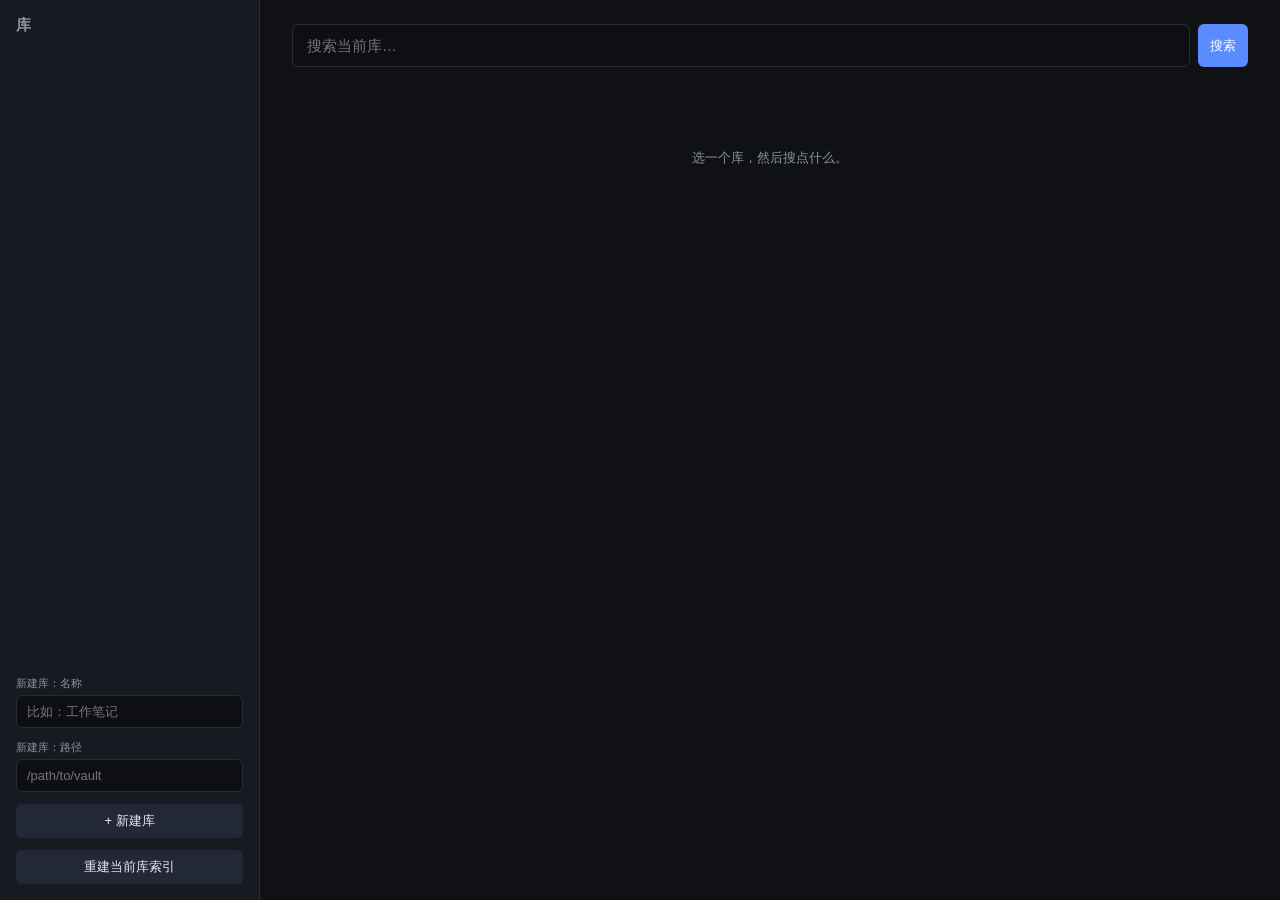
==== plugins/official-gui-shell/official_gui_shell/assets/index.html @ 99363913 "feat: GUI壳插件 + 修复两个真实的跨库/错误处理bug official-gui-shell：pywebview桌面壳后端(js_api桥Api类)，纯委托给 Pipeline/librar" ====
<!doctype html>
<html lang="zh">
<head>
<meta charset="utf-8" />
<title>RAG REDO</title>
<style>
  :root {
    --bg: #0f1115;
    --panel: #171a21;
    --border: #262b36;
    --text: #e6e8ee;
    --muted: #8b92a3;
    --accent: #5b8cff;
    --accent-dim: #2c3b66;
    --danger: #e5636b;
  }
  * { box-sizing: border-box; }
  body {
    margin: 0;
    font-family: -apple-system, "Segoe UI", "PingFang SC", "Microsoft YaHei", sans-serif;
    background: var(--bg);
    color: var(--text);
    display: flex;
    height: 100vh;
    overflow: hidden;
  }
  #sidebar {
    width: 260px;
    background: var(--panel);
    border-right: 1px solid var(--border);
    display: flex;
    flex-direction: column;
    padding: 16px;
    gap: 12px;
  }
  #sidebar h1 { font-size: 15px; margin: 0 0 4px; color: var(--muted); font-weight: 600; letter-spacing: .04em; }
  #library-list { list-style: none; margin: 0; padding: 0; display: flex; flex-direction: column; gap: 4px; flex: 1; overflow-y: auto; }
  #library-list li {
    padding: 8px 10px;
    border-radius: 6px;
    cursor: pointer;
    font-size: 13px;
    color: var(--muted);
    border: 1px solid transparent;
  }
  #library-list li:hover { background: #1e2230; }
  #library-list li.active { background: var(--accent-dim); color: var(--text); border-color: var(--accent); }
  #library-list li .path { display: block; font-size: 11px; color: var(--muted); margin-top: 2px; overflow: hidden; text-overflow: ellipsis; white-space: nowrap; }

  .field { display: flex; flex-direction: column; gap: 4px; }
  .field label { font-size: 11px; color: var(--muted); }
  input[type=text] {
    background: #0d0f13;
    border: 1px solid var(--border);
    color: var(--text);
    border-radius: 6px;
    padding: 8px 10px;
    font-size: 13px;
  }
  input[type=text]:focus { outline: none; border-color: var(--accent); }
  button {
    background: var(--accent);
    color: #fff;
    border: none;
    border-radius: 6px;
    padding: 8px 12px;
    font-size: 13px;
    cursor: pointer;
  }
  button.secondary { background: #232837; color: var(--text); }
  button:disabled { opacity: .5; cursor: default; }

  #main { flex: 1; display: flex; flex-direction: column; padding: 24px 32px; overflow-y: auto; }
  #search-row { display: flex; gap: 8px; margin-bottom: 8px; }
  #search-row input { flex: 1; font-size: 15px; padding: 12px 14px; }
  #status-line { font-size: 12px; color: var(--muted); min-height: 18px; margin-bottom: 16px; }
  #status-line.error { color: var(--danger); }

  #results { display: flex; flex-direction: column; gap: 10px; }
  .result-card {
    background: var(--panel);
    border: 1px solid var(--border);
    border-radius: 8px;
    padding: 14px 16px;
  }
  .result-card .meta { display: flex; justify-content: space-between; font-size: 12px; color: var(--muted); margin-bottom: 6px; }
  .result-card .confidence { font-variant-numeric: tabular-nums; }
  .result-card .text { font-size: 13px; line-height: 1.6; white-space: pre-wrap; }

  #empty-state { color: var(--muted); font-size: 13px; margin-top: 40px; text-align: center; }
</style>
</head>
<body>
  <div id="sidebar">
    <h1>库</h1>
    <ul id="library-list"></ul>
    <div class="field">
      <label>新建库：名称</label>
      <input type="text" id="new-lib-name" placeholder="比如：工作笔记" />
    </div>
    <div class="field">
      <label>新建库：路径</label>
      <input type="text" id="new-lib-path" placeholder="/path/to/vault" />
    </div>
    <button class="secondary" id="add-lib-btn">+ 新建库</button>
    <button class="secondary" id="reindex-btn">重建当前库索引</button>
  </div>
  <div id="main">
    <div id="search-row">
      <input type="text" id="search-input" placeholder="搜索当前库…" />
      <button id="search-btn">搜索</button>
    </div>
    <div id="status-line"></div>
    <div id="results"></div>
    <div id="empty-state">选一个库，然后搜点什么。</div>
  </div>

<script>
const state = { libraries: [], activeLibraryId: null };

function api() { return window.pywebview.api; }

function setStatus(text, isError) {
  const el = document.getElementById("status-line");
  el.textContent = text || "";
  el.className = isError ? "error" : "";
}

async function refreshLibraries() {
  state.libraries = await api().list_libraries();
  const list = document.getElementById("library-list");
  list.innerHTML = "";
  for (const lib of state.libraries) {
    const li = document.createElement("li");
    li.className = lib.library_id === state.activeLibraryId ? "active" : "";
    li.innerHTML = `${lib.name}<span class="path">${lib.root_path}</span>`;
    li.onclick = () => { state.activeLibraryId = lib.library_id; refreshLibraries(); };
    list.appendChild(li);
  }
  if (state.activeLibraryId === null && state.libraries.length > 0) {
    state.activeLibraryId = state.libraries[0].library_id;
    refreshLibraries();
  }
}

async function addLibrary() {
  const name = document.getElementById("new-lib-name").value.trim();
  const path = document.getElementById("new-lib-path").value.trim();
  if (!name || !path) { setStatus("名称和路径都要填", true); return; }
  const libraryId = name.toLowerCase().replace(/[^a-z0-9]+/g, "-") + "-" + Date.now().toString(36);
  const result = await api().add_library(libraryId, name, path);
  if (!result.ok) { setStatus("新建库失败：" + result.error, true); return; }
  document.getElementById("new-lib-name").value = "";
  document.getElementById("new-lib-path").value = "";
  setStatus("已新建库：" + name, false);
  await refreshLibraries();
}

async function reindexActive() {
  if (!state.activeLibraryId) { setStatus("先选一个库", true); return; }
  setStatus("正在建索引…", false);
  const result = await api().reindex_library(state.activeLibraryId);
  if (!result.ok) { setStatus("建索引失败：" + result.error, true); return; }
  setStatus(`建索引完成：成功 ${result.succeeded} 个，失败 ${result.failed} 个`, result.failed > 0);
}

async function runSearch() {
  const query = document.getElementById("search-input").value.trim();
  if (!state.activeLibraryId) { setStatus("先选一个库", true); return; }
  if (!query) { return; }
  setStatus("搜索中…", false);
  const result = await api().search(state.activeLibraryId, query, 10);
  const resultsEl = document.getElementById("results");
  const emptyEl = document.getElementById("empty-state");
  resultsEl.innerHTML = "";
  if (!result.ok) { setStatus("搜索失败：" + result.error, true); emptyEl.style.display = "block"; return; }
  setStatus(`找到 ${result.results.length} 条结果`, false);
  if (result.results.length === 0) {
    emptyEl.textContent = "没搜到相关内容。";
    emptyEl.style.display = "block";
    return;
  }
  emptyEl.style.display = "none";
  for (const r of result.results) {
    const card = document.createElement("div");
    card.className = "result-card";
    card.innerHTML = `
      <div class="meta">
        <span>${r.path}${r.heading ? " · " + r.heading : ""}</span>
        <span class="confidence">置信度 ${(r.confidence * 100).toFixed(0)}%</span>
      </div>
      <div class="text"></div>`;
    card.querySelector(".text").textContent = r.text;
    resultsEl.appendChild(card);
  }
}

document.getElementById("add-lib-btn").onclick = addLibrary;
document.getElementById("reindex-btn").onclick = reindexActive;
document.getElementById("search-btn").onclick = runSearch;
document.getElementById("search-input").addEventListener("keydown", (e) => { if (e.key === "Enter") runSearch(); });

window.addEventListener("pywebviewready", refreshLibraries);
</script>
</body>
</html>
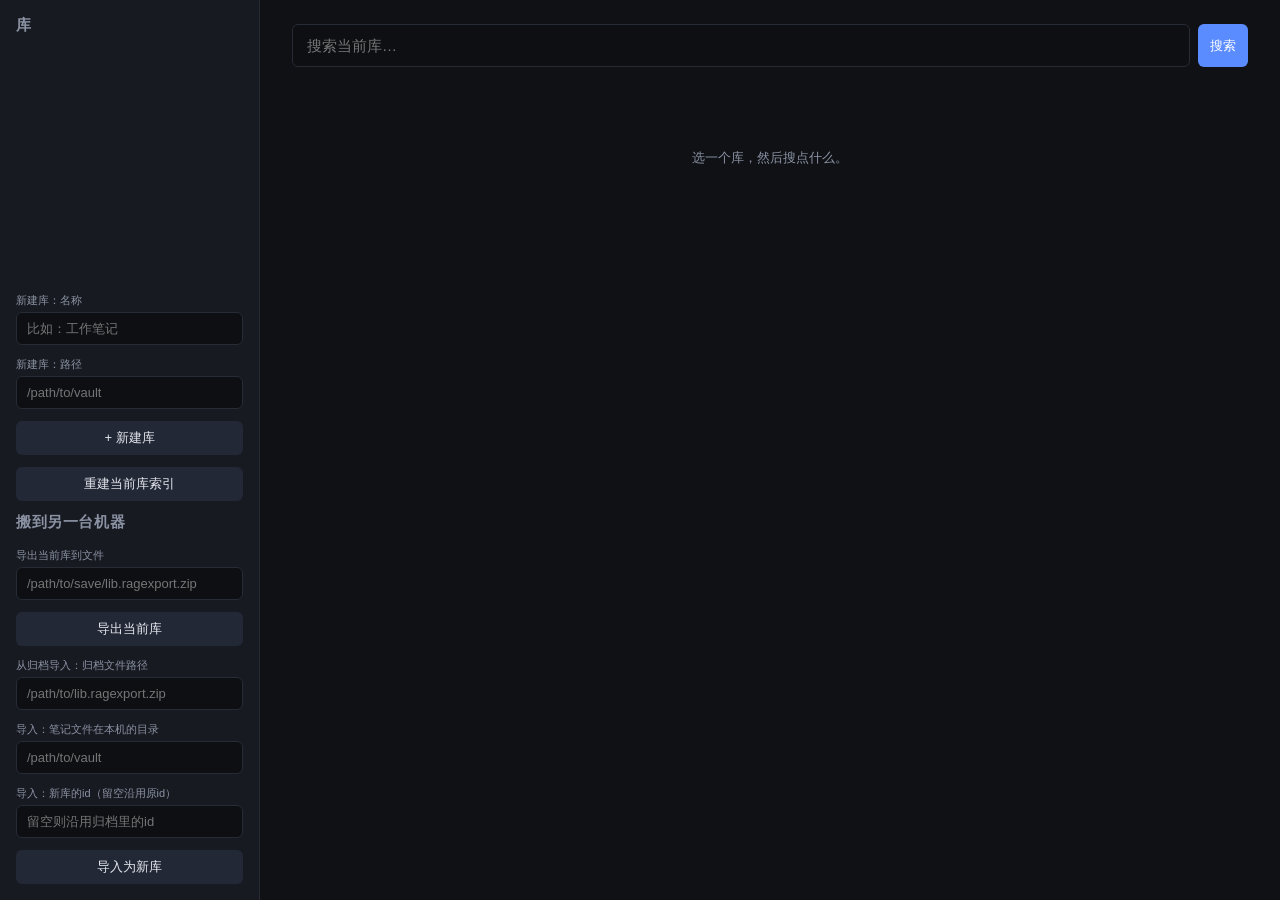
==== commit a062f572: "feat: official-import-export插件——库导出/导入，搬家不用重新索引 新增 official-import-export 插件（archive_codec 单例扩展点）：把库" ====
--- a/plugins/official-gui-shell/official_gui_shell/assets/index.html
+++ b/plugins/official-gui-shell/official_gui_shell/assets/index.html
@@ -104,6 +104,26 @@
     </div>
     <button class="secondary" id="add-lib-btn">+ 新建库</button>
     <button class="secondary" id="reindex-btn">重建当前库索引</button>
+
+    <h1>搬到另一台机器</h1>
+    <div class="field">
+      <label>导出当前库到文件</label>
+      <input type="text" id="export-dest" placeholder="/path/to/save/lib.ragexport.zip" />
+    </div>
+    <button class="secondary" id="export-btn">导出当前库</button>
+    <div class="field">
+      <label>从归档导入：归档文件路径</label>
+      <input type="text" id="import-archive" placeholder="/path/to/lib.ragexport.zip" />
+    </div>
+    <div class="field">
+      <label>导入：笔记文件在本机的目录</label>
+      <input type="text" id="import-root" placeholder="/path/to/vault" />
+    </div>
+    <div class="field">
+      <label>导入：新库的id（留空沿用原id）</label>
+      <input type="text" id="import-lib-id" placeholder="留空则沿用归档里的id" />
+    </div>
+    <button class="secondary" id="import-btn">导入为新库</button>
   </div>
   <div id="main">
     <div id="search-row">
@@ -195,8 +215,35 @@
   }
 }
 
+async function exportActive() {
+  if (!state.activeLibraryId) { setStatus("先选一个库", true); return; }
+  const dest = document.getElementById("export-dest").value.trim();
+  if (!dest) { setStatus("先填导出目标路径", true); return; }
+  setStatus("正在导出…", false);
+  const result = await api().export_library(state.activeLibraryId, dest);
+  if (!result.ok) { setStatus("导出失败：" + result.error, true); return; }
+  setStatus("已导出到 " + dest, false);
+}
+
+async function importLibrary() {
+  const archivePath = document.getElementById("import-archive").value.trim();
+  const rootPath = document.getElementById("import-root").value.trim();
+  const libraryId = document.getElementById("import-lib-id").value.trim();
+  if (!archivePath || !rootPath) { setStatus("归档路径和笔记目录都要填", true); return; }
+  setStatus("正在导入…", false);
+  const result = await api().import_library(archivePath, rootPath, libraryId);
+  if (!result.ok) { setStatus("导入失败：" + result.error, true); return; }
+  setStatus("已导入为库：" + result.library_id, false);
+  document.getElementById("import-archive").value = "";
+  document.getElementById("import-root").value = "";
+  document.getElementById("import-lib-id").value = "";
+  await refreshLibraries();
+}
+
 document.getElementById("add-lib-btn").onclick = addLibrary;
 document.getElementById("reindex-btn").onclick = reindexActive;
+document.getElementById("export-btn").onclick = exportActive;
+document.getElementById("import-btn").onclick = importLibrary;
 document.getElementById("search-btn").onclick = runSearch;
 document.getElementById("search-input").addEventListener("keydown", (e) => { if (e.key === "Enter") runSearch(); });
 
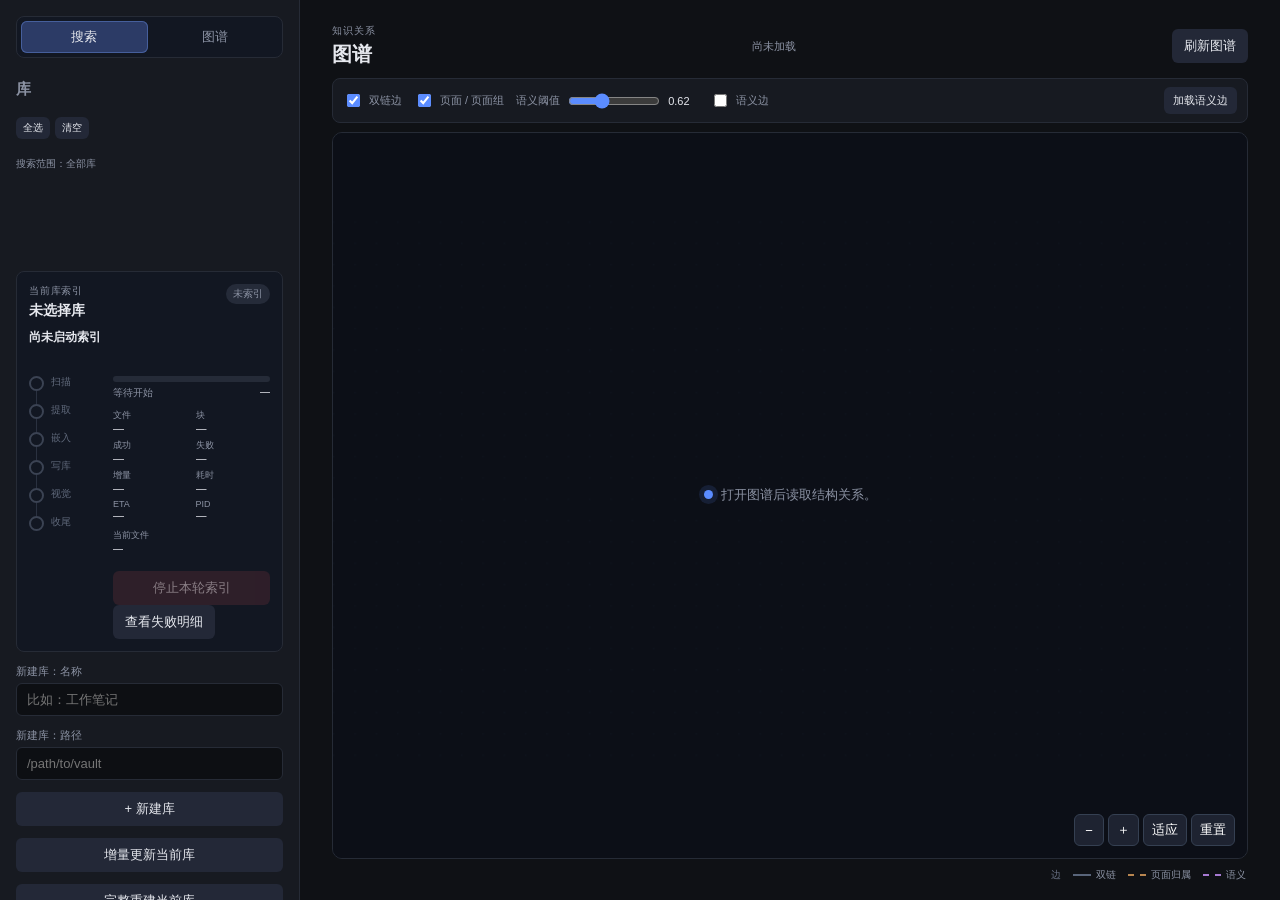
==== commit fa3a0d5d: "feat: Add official query enhancer and result advisor plugins - Implemented the HyDE query enhancer p" ====
--- a/plugins/official-gui-shell/official_gui_shell/assets/index.html
+++ b/plugins/official-gui-shell/official_gui_shell/assets/index.html
@@ -7,12 +7,16 @@
   :root {
     --bg: #0f1115;
     --panel: #171a21;
+    --panel-deep: #121722;
     --border: #262b36;
     --text: #e6e8ee;
     --muted: #8b92a3;
     --accent: #5b8cff;
     --accent-dim: #2c3b66;
+    --accent-soft: #91aaff;
     --danger: #e5636b;
+    --warning: #e5b765;
+    --success: #62c69a;
   }
   * { box-sizing: border-box; }
   body {
@@ -25,16 +29,28 @@
     overflow: hidden;
   }
   #sidebar {
-    width: 260px;
+    width: 300px;
+    flex: 0 0 300px;
     background: var(--panel);
     border-right: 1px solid var(--border);
     display: flex;
     flex-direction: column;
     padding: 16px;
     gap: 12px;
-  }
-  #sidebar h1 { font-size: 15px; margin: 0 0 4px; color: var(--muted); font-weight: 600; letter-spacing: .04em; }
-  #library-list { list-style: none; margin: 0; padding: 0; display: flex; flex-direction: column; gap: 4px; flex: 1; overflow-y: auto; }
+    overflow-y: auto;
+  }
+  #sidebar h1 { font-size: 15px; margin: 10px 0 0; color: var(--muted); font-weight: 600; letter-spacing: .04em; }
+  #library-list {
+    list-style: none;
+    margin: 0;
+    padding: 0;
+    display: flex;
+    flex-direction: column;
+    gap: 4px;
+    min-height: 76px;
+    max-height: 25vh;
+    overflow-y: auto;
+  }
   #library-list li {
     padding: 8px 10px;
     border-radius: 6px;
@@ -42,10 +58,40 @@
     font-size: 13px;
     color: var(--muted);
     border: 1px solid transparent;
+    display: flex;
+    flex-direction: column;
+    gap: 3px;
   }
   #library-list li:hover { background: #1e2230; }
   #library-list li.active { background: var(--accent-dim); color: var(--text); border-color: var(--accent); }
-  #library-list li .path { display: block; font-size: 11px; color: var(--muted); margin-top: 2px; overflow: hidden; text-overflow: ellipsis; white-space: nowrap; }
+  #library-list li.status-running { border-color: #344c88; }
+  #library-list li.status-stalled { border-color: #80633b; }
+  #library-list li.status-orphaned { border-color: #844a55; }
+  #library-list li.status-failed { border-color: #653b43; }
+  #library-list li.status-done { border-color: #315747; }
+  #library-list li.status-cancelled { border-color: #555a70; }
+  #library-list .library-name { font-weight: 600; overflow: hidden; text-overflow: ellipsis; white-space: nowrap; }
+  #library-list .library-line { display: flex; align-items: center; gap: 7px; min-width: 0; }
+  #library-list .library-line input { accent-color: var(--accent); flex: 0 0 auto; }
+  #scope-controls { display: flex; gap: 5px; margin-top: 6px; }
+  #scope-controls button { padding: 4px 7px; font-size: 10px; }
+  #scope-label { color: var(--muted); font-size: 10px; margin-top: 6px; }
+  .sidebar-section { border-top: 1px solid var(--border); padding-top: 12px; }
+  .sidebar-section summary { color: var(--muted); font-size: 11px; cursor: pointer; }
+  .sidebar-section[open] summary { margin-bottom: 8px; }
+  #summary-text, #settings-value, #document-text { width: 100%; resize: vertical; background: #0d0f13; border: 1px solid var(--border); color: var(--text); border-radius: 6px; padding: 8px; font: inherit; font-size: 12px; }
+  #summary-text { min-height: 72px; }
+  #settings-key, #settings-value { margin-bottom: 5px; }
+  .sidebar-actions { display: flex; gap: 5px; flex-wrap: wrap; }
+  .sidebar-actions button { padding: 5px 7px; font-size: 10px; }
+  .sidebar-note { color: var(--muted); font-size: 10px; line-height: 1.4; margin: 6px 0 0; }
+  #library-list .path { display: block; font-size: 11px; color: var(--muted); overflow: hidden; text-overflow: ellipsis; white-space: nowrap; }
+  #library-list .library-status { font-size: 11px; color: var(--muted); }
+  #library-list .status-running .library-status { color: var(--accent-soft); }
+  #library-list .status-stalled .library-status,
+  #library-list .status-orphaned .library-status { color: var(--warning); }
+  #library-list .status-failed .library-status { color: var(--danger); }
+  #library-list .status-done .library-status { color: var(--success); }
 
   .field { display: flex; flex-direction: column; gap: 4px; }
   .field label { font-size: 11px; color: var(--muted); }
@@ -57,7 +103,7 @@
     padding: 8px 10px;
     font-size: 13px;
   }
-  input[type=text]:focus { outline: none; border-color: var(--accent); }
+  input[type=text]:focus { border-color: var(--accent); }
   button {
     background: var(--accent);
     color: #fff;
@@ -68,13 +114,70 @@
     cursor: pointer;
   }
   button.secondary { background: #232837; color: var(--text); }
+  button.danger { background: #4a2730; color: #ffe4e7; }
   button:disabled { opacity: .5; cursor: default; }
+  :focus-visible { outline: 2px solid var(--accent-soft); outline-offset: 2px; }
+
+  #index-status-panel {
+    background: var(--panel-deep);
+    border: 1px solid var(--border);
+    border-radius: 8px;
+    padding: 12px;
+  }
+  .status-heading { display: flex; align-items: flex-start; justify-content: space-between; gap: 8px; }
+  .status-eyebrow { color: var(--muted); font-size: 10px; letter-spacing: .08em; text-transform: uppercase; }
+  #status-library-name { margin: 3px 0 0; font-size: 14px; line-height: 1.35; word-break: break-word; }
+  .status-badge { border-radius: 999px; padding: 3px 7px; font-size: 10px; white-space: nowrap; background: #252b39; color: var(--muted); }
+  .status-badge.running { background: #26365f; color: var(--accent-soft); }
+  .status-badge.stalled,
+  .status-badge.orphaned { background: #4a3b24; color: var(--warning); }
+  .status-badge.failed { background: #4b2930; color: #ff9da5; }
+  .status-badge.done { background: #214235; color: var(--success); }
+  .status-badge.cancelled { background: #303545; color: #b4bbcd; }
+  .status-badge.error { background: #4b2930; color: #ff9da5; }
+  #status-summary { margin-top: 9px; font-size: 12px; font-weight: 600; }
+  #status-summary.error { color: var(--danger); }
+  #status-message { margin-top: 3px; min-height: 16px; color: var(--muted); font-size: 11px; line-height: 1.45; word-break: break-word; }
+  .status-body { display: flex; gap: 12px; margin-top: 11px; }
+  .phase-track { list-style: none; margin: 0; padding: 0; display: flex; flex-direction: column; flex: 0 0 72px; }
+  .phase-step { position: relative; display: grid; grid-template-columns: 17px 1fr; align-items: start; gap: 5px; min-height: 28px; color: #5f687a; font-size: 10px; line-height: 1.2; }
+  .phase-step:not(:last-child)::after { content: ""; position: absolute; top: 15px; bottom: 0; left: 7px; width: 1px; background: #2a3140; }
+  .phase-dot { position: relative; z-index: 1; width: 15px; height: 15px; border: 2px solid #3b4353; border-radius: 50%; background: var(--panel-deep); }
+  .phase-step.done { color: var(--muted); }
+  .phase-step.done .phase-dot { border-color: var(--success); background: var(--success); }
+  .phase-step.active { color: var(--text); font-weight: 600; }
+  .phase-step.active .phase-dot { border-color: var(--accent); background: var(--accent); box-shadow: 0 0 0 3px rgba(91, 140, 255, .15); }
+  .phase-step.failed { color: var(--danger); font-weight: 600; }
+  .phase-step.failed .phase-dot { border-color: var(--danger); background: var(--danger); }
+  .phase-step.cancelled { color: var(--warning); font-weight: 600; }
+  .phase-step.cancelled .phase-dot { border-color: var(--warning); background: var(--warning); }
+  .status-details { min-width: 0; flex: 1; }
+  .progress-track { height: 6px; border-radius: 99px; background: #252b38; overflow: hidden; position: relative; }
+  .progress-fill { width: 0; height: 100%; border-radius: inherit; background: var(--accent); transition: width .25s ease; }
+  .progress-track.indeterminate .progress-fill { width: 34%; animation: progress-slide 1.2s ease-in-out infinite; }
+  @keyframes progress-slide { 0% { transform: translateX(-110%); } 100% { transform: translateX(330%); } }
+  .progress-meta { display: flex; justify-content: space-between; gap: 8px; margin-top: 4px; color: var(--muted); font-size: 10px; }
+  #progress-percent { color: var(--text); font-variant-numeric: tabular-nums; }
+  .stats-grid { display: grid; grid-template-columns: 1fr 1fr; gap: 5px 8px; margin-top: 9px; }
+  .stat { min-width: 0; }
+  .stat-label { display: block; color: var(--muted); font-size: 9px; }
+  .stat-value { display: block; color: var(--text); font-size: 11px; font-variant-numeric: tabular-nums; white-space: nowrap; overflow: hidden; text-overflow: ellipsis; }
+  #health-alert { display: none; margin-top: 8px; border-radius: 5px; padding: 6px 7px; background: #3c3020; color: #f0c779; font-size: 10px; line-height: 1.4; }
+  #health-alert.visible { display: block; }
+  #health-alert.error { background: #40262d; color: #ff9da5; }
+  .current-file { margin-top: 8px; }
+  .current-file-label { display: block; color: var(--muted); font-size: 9px; }
+  #current-path { color: var(--text); font-size: 10px; line-height: 1.4; white-space: pre-wrap; word-break: break-all; max-height: 42px; overflow: auto; }
+  #stop-hint { margin-top: 7px; color: var(--warning); font-size: 10px; line-height: 1.35; }
+  #stop-index-btn { width: 100%; margin-top: 8px; }
 
   #main { flex: 1; display: flex; flex-direction: column; padding: 24px 32px; overflow-y: auto; }
   #search-row { display: flex; gap: 8px; margin-bottom: 8px; }
   #search-row input { flex: 1; font-size: 15px; padding: 12px 14px; }
-  #status-line { font-size: 12px; color: var(--muted); min-height: 18px; margin-bottom: 16px; }
+  #status-line { font-size: 12px; color: var(--muted); min-height: 18px; margin-bottom: 8px; }
   #status-line.error { color: var(--danger); }
+  #search-advice { color: var(--muted); font-size: 12px; line-height: 1.5; white-space: pre-wrap; margin: 0 0 14px; }
+  #search-advice:not(:empty) { padding: 9px 12px; border-left: 2px solid var(--accent); background: var(--panel); }
 
   #results { display: flex; flex-direction: column; gap: 10px; }
   .result-card {
@@ -83,62 +186,466 @@
     border-radius: 8px;
     padding: 14px 16px;
   }
-  .result-card .meta { display: flex; justify-content: space-between; font-size: 12px; color: var(--muted); margin-bottom: 6px; }
-  .result-card .confidence { font-variant-numeric: tabular-nums; }
+  .result-card .meta { display: flex; justify-content: space-between; gap: 12px; font-size: 12px; color: var(--muted); margin-bottom: 6px; }
+  .result-card .result-path { min-width: 0; overflow: hidden; text-overflow: ellipsis; white-space: nowrap; }
+  .result-card .confidence { font-variant-numeric: tabular-nums; white-space: nowrap; }
   .result-card .text { font-size: 13px; line-height: 1.6; white-space: pre-wrap; }
 
   #empty-state { color: var(--muted); font-size: 13px; margin-top: 40px; text-align: center; }
+  #document-panel { margin: 14px 0; border: 1px solid var(--border); border-radius: 8px; background: var(--panel); padding: 12px; }
+  .document-heading { display: flex; align-items: center; justify-content: space-between; gap: 8px; margin-bottom: 8px; }
+  #document-title { font-size: 13px; overflow-wrap: anywhere; }
+  #document-text { min-height: 180px; }
+  #document-relations { white-space: pre-wrap; color: var(--muted); font-size: 11px; line-height: 1.5; margin: 9px 0 0; }
+
+  .view-nav {
+    display: grid;
+    grid-template-columns: 1fr 1fr;
+    gap: 4px;
+    padding: 4px;
+    border: 1px solid var(--border);
+    border-radius: 8px;
+    background: var(--panel-deep);
+  }
+  .view-nav button { background: transparent; color: var(--muted); padding: 7px 10px; }
+  .view-nav button.active { background: var(--accent-dim); color: var(--text); box-shadow: inset 0 0 0 1px #465f9c; }
+
+  #main { min-width: 0; min-height: 0; padding-bottom: 18px; overflow: hidden; }
+  .view-panel { min-width: 0; }
+  .view-panel[hidden] { display: none; }
+  #search-view { flex: 1; min-height: 0; height: 100%; overflow-y: auto; padding-right: 2px; }
+  #graph-view { height: 100%; display: flex; flex-direction: column; }
+
+  .graph-heading {
+    display: flex;
+    align-items: center;
+    justify-content: space-between;
+    gap: 14px;
+    margin-bottom: 10px;
+  }
+  .graph-eyebrow { color: var(--muted); font-size: 10px; letter-spacing: .09em; text-transform: uppercase; }
+  .graph-heading h2 { margin: 3px 0 0; font-size: 20px; letter-spacing: -.02em; }
+  #graph-summary { color: var(--muted); font-size: 11px; text-align: right; font-variant-numeric: tabular-nums; }
+
+  .graph-toolbar {
+    display: flex;
+    align-items: center;
+    flex-wrap: wrap;
+    gap: 7px 12px;
+    min-height: 42px;
+    padding: 8px 10px;
+    border: 1px solid var(--border);
+    border-radius: 8px;
+    background: var(--panel);
+  }
+  .graph-control {
+    display: inline-flex;
+    align-items: center;
+    gap: 6px;
+    color: var(--muted);
+    font-size: 11px;
+    white-space: nowrap;
+  }
+  .graph-control input[type=checkbox] { accent-color: var(--accent); }
+  .graph-control input[type=range] { width: 92px; accent-color: var(--accent); }
+  .graph-control output { width: 30px; color: var(--text); font-variant-numeric: tabular-nums; }
+  .graph-toolbar .secondary { margin-left: auto; padding: 6px 9px; font-size: 11px; }
+  #graph-alert {
+    margin-top: 8px;
+    border: 1px solid #5a4929;
+    border-radius: 6px;
+    padding: 8px 10px;
+    color: #f0c779;
+    background: #30291d;
+    font-size: 11px;
+    line-height: 1.45;
+  }
+  #graph-alert.error { color: #ffadb4; background: #382229; border-color: #70404a; }
+
+  #graph-stage {
+    position: relative;
+    flex: 1;
+    min-height: 460px;
+    height: clamp(460px, calc(100vh - 190px), 760px);
+    margin-top: 9px;
+    overflow: hidden;
+    border: 1px solid var(--border);
+    border-radius: 10px;
+    background: #0c1018;
+    box-shadow: inset 0 1px 0 rgba(255, 255, 255, .02);
+  }
+  #graph-svg { width: 100%; height: 100%; display: block; touch-action: none; cursor: grab; }
+  #graph-svg.panning { cursor: grabbing; }
+  .graph-grid { fill: url(#graph-grid); }
+  .graph-link { stroke: #59657a; stroke-width: 1.1; opacity: .62; }
+  .graph-page-edge { stroke: #b88650; stroke-width: 1.25; stroke-dasharray: 4 3; opacity: .72; }
+  .graph-semantic-edge { stroke: #a77ad2; stroke-width: 1.2; stroke-dasharray: 2 4; opacity: .56; }
+  .graph-node { cursor: pointer; outline: none; }
+  .graph-node-shape { stroke: #dce5f4; stroke-width: 1.2; vector-effect: non-scaling-stroke; }
+  .graph-node.page .graph-node-shape { fill-opacity: .78; stroke: #d2a875; }
+  .graph-node.pagegroup .graph-node-shape { fill-opacity: .82; stroke: #e0b27d; }
+  .graph-node.st-failed .graph-node-shape { fill: #b84f5a; stroke: #ff9da5; }
+  .graph-node.st-queued .graph-node-shape,
+  .graph-node.st-none .graph-node-shape { fill-opacity: .45; stroke-dasharray: 3 2; }
+  .graph-node.st-partial .graph-node-shape { stroke: #e5b765; }
+  .graph-node-status { stroke: #0c1018; stroke-width: 1.5; vector-effect: non-scaling-stroke; }
+  .graph-node.st-failed .graph-node-status { fill: #ffadb4; }
+  .graph-node.st-queued .graph-node-status,
+  .graph-node.st-none .graph-node-status { fill: #8b92a3; }
+  .graph-node.st-partial .graph-node-status { fill: #e5b765; }
+  .graph-node-halo { fill: none; stroke: #d8e1f0; stroke-width: 1; opacity: .24; vector-effect: non-scaling-stroke; }
+  .graph-node:hover .graph-node-shape,
+  .graph-node:focus .graph-node-shape,
+  .graph-node.selected .graph-node-shape { stroke: #fff; stroke-width: 2.3; filter: drop-shadow(0 0 5px rgba(145, 170, 255, .75)); }
+  .graph-node-label {
+    fill: #cbd2df;
+    font-size: 10px;
+    font-family: inherit;
+    paint-order: stroke;
+    stroke: #0c1018;
+    stroke-width: 3px;
+    stroke-linejoin: round;
+    pointer-events: none;
+  }
+  .graph-node.page .graph-node-label,
+  .graph-node.pagegroup .graph-node-label { fill: #c7a37c; font-size: 9px; }
+
+  #graph-state {
+    position: absolute;
+    inset: 0;
+    display: flex;
+    align-items: center;
+    justify-content: center;
+    padding: 24px;
+    color: var(--muted);
+    background: rgba(12, 16, 24, .86);
+    font-size: 13px;
+    text-align: center;
+    pointer-events: none;
+  }
+  #graph-state[hidden] { display: none; }
+  #graph-state.error { color: #ffadb4; }
+  .graph-state-card { max-width: 420px; line-height: 1.6; }
+  .graph-state-dot {
+    width: 9px;
+    height: 9px;
+    display: inline-block;
+    margin-right: 8px;
+    border-radius: 50%;
+    background: var(--accent);
+    box-shadow: 0 0 0 5px rgba(91, 140, 255, .13);
+    animation: graph-pulse 1.2s ease-in-out infinite;
+  }
+  @keyframes graph-pulse { 50% { opacity: .35; transform: scale(.78); } }
+
+  #graph-tooltip {
+    position: absolute;
+    z-index: 5;
+    max-width: 260px;
+    padding: 6px 8px;
+    border: 1px solid #3a4353;
+    border-radius: 5px;
+    color: var(--text);
+    background: rgba(22, 27, 38, .96);
+    font-size: 10px;
+    line-height: 1.4;
+    pointer-events: none;
+    box-shadow: 0 8px 24px rgba(0, 0, 0, .28);
+  }
+  #graph-tooltip[hidden] { display: none; }
+
+  #graph-inspector {
+    position: absolute;
+    z-index: 6;
+    top: 12px;
+    right: 12px;
+    width: min(280px, calc(100% - 24px));
+    display: none;
+    border: 1px solid #354052;
+    border-radius: 8px;
+    color: var(--text);
+    background: rgba(20, 24, 34, .97);
+    box-shadow: 0 14px 36px rgba(0, 0, 0, .35);
+  }
+  #graph-inspector.visible { display: block; }
+  .graph-inspector-head { display: flex; align-items: flex-start; justify-content: space-between; gap: 10px; padding: 10px 11px 8px; border-bottom: 1px solid var(--border); }
+  .graph-inspector-title { min-width: 0; font-size: 12px; font-weight: 600; line-height: 1.4; overflow-wrap: anywhere; }
+  .graph-inspector-kind { color: var(--muted); font-size: 9px; font-weight: 400; }
+  #graph-inspector-close { background: transparent; color: var(--muted); padding: 1px 5px; font-size: 16px; line-height: 1; }
+  #graph-inspector-body { display: grid; gap: 6px; padding: 9px 11px 11px; }
+  .inspector-row { display: grid; grid-template-columns: 64px minmax(0, 1fr); gap: 8px; font-size: 10px; line-height: 1.4; }
+  .inspector-label { color: var(--muted); }
+  .inspector-value { min-width: 0; overflow-wrap: anywhere; }
+  .inspector-value.error { color: #ffadb4; }
+
+  .graph-zoom { position: absolute; right: 12px; bottom: 12px; display: flex; gap: 4px; }
+  .graph-zoom button { min-width: 30px; padding: 6px 8px; background: rgba(31, 37, 51, .94); border: 1px solid #354052; }
+  .graph-footer { display: flex; align-items: center; flex-wrap: wrap; justify-content: space-between; gap: 8px 16px; padding: 9px 2px 0; color: var(--muted); font-size: 10px; }
+  .library-legend, .edge-legend { display: flex; align-items: center; flex-wrap: wrap; gap: 6px 12px; }
+  .legend-title { color: #687184; }
+  .library-key, .edge-key { display: inline-flex; align-items: center; gap: 5px; }
+  .library-swatch { width: 8px; height: 8px; border-radius: 50%; }
+  .edge-swatch { width: 18px; height: 2px; background: #59657a; }
+  .edge-swatch.page { height: 0; border-top: 2px dashed #b88650; background: transparent; }
+  .edge-swatch.semantic { height: 0; border-top: 2px dashed #a77ad2; background: transparent; }
+
+  @media (max-width: 960px) {
+    #sidebar { width: 250px; flex-basis: 250px; }
+    #main { padding: 18px 20px; }
+    .graph-toolbar .secondary { margin-left: 0; }
+  }
+  @media (max-width: 720px) {
+    #sidebar { width: 210px; flex-basis: 210px; padding: 12px; }
+    #main { padding: 14px 12px; }
+    .graph-heading { align-items: flex-start; }
+    #graph-summary { max-width: 48%; }
+    #graph-inspector { top: auto; bottom: 50px; }
+  }
+
+  @media (prefers-reduced-motion: reduce) {
+    *, *::before, *::after { animation-duration: .01ms !important; animation-iteration-count: 1 !important; transition-duration: .01ms !important; scroll-behavior: auto !important; }
+  }
 </style>
 </head>
 <body>
   <div id="sidebar">
+    <nav class="view-nav" aria-label="主视图">
+      <button id="search-view-btn" class="active" type="button" aria-current="page">搜索</button>
+      <button id="graph-view-btn" type="button">图谱</button>
+    </nav>
+
     <h1>库</h1>
+    <div id="scope-controls">
+      <button class="secondary" id="select-all-libraries" type="button">全选</button>
+      <button class="secondary" id="clear-library-selection" type="button">清空</button>
+    </div>
+    <div id="scope-label">搜索范围：全部库</div>
     <ul id="library-list"></ul>
+
+    <section id="index-status-panel" aria-live="polite">
+      <div class="status-heading">
+        <div>
+          <div class="status-eyebrow">当前库索引</div>
+          <h2 id="status-library-name">未选择库</h2>
+        </div>
+        <span id="status-badge" class="status-badge">未索引</span>
+      </div>
+      <div id="status-summary">尚未启动索引</div>
+      <div id="status-message"></div>
+      <div class="status-body">
+        <ol id="phase-track" class="phase-track" aria-label="索引进度阶段">
+          <li class="phase-step" data-phase="scanning"><span class="phase-dot"></span><span>扫描</span></li>
+          <li class="phase-step" data-phase="extracting"><span class="phase-dot"></span><span>提取</span></li>
+          <li class="phase-step" data-phase="embedding"><span class="phase-dot"></span><span>嵌入</span></li>
+          <li class="phase-step" data-phase="writing"><span class="phase-dot"></span><span>写库</span></li>
+          <li class="phase-step" data-phase="visual"><span class="phase-dot"></span><span>视觉</span></li>
+          <li class="phase-step" data-phase="finalizing"><span class="phase-dot"></span><span>收尾</span></li>
+        </ol>
+        <div class="status-details">
+          <div id="progress-track" class="progress-track" role="progressbar" aria-label="索引进度" aria-valuemin="0" aria-valuemax="100">
+            <div id="progress-fill" class="progress-fill"></div>
+          </div>
+          <div class="progress-meta">
+            <span id="progress-label">等待开始</span>
+            <span id="progress-percent">—</span>
+          </div>
+          <div class="stats-grid">
+            <div class="stat"><span class="stat-label">文件</span><span id="file-count" class="stat-value">—</span></div>
+            <div class="stat"><span class="stat-label">块</span><span id="chunk-count" class="stat-value">—</span></div>
+            <div class="stat"><span class="stat-label">成功</span><span id="succeeded-count" class="stat-value">—</span></div>
+            <div class="stat"><span class="stat-label">失败</span><span id="failed-count" class="stat-value">—</span></div>
+            <div class="stat"><span class="stat-label">增量</span><span id="delta-count" class="stat-value">—</span></div>
+            <div class="stat"><span class="stat-label">耗时</span><span id="elapsed-time" class="stat-value">—</span></div>
+            <div class="stat"><span class="stat-label">ETA</span><span id="eta-time" class="stat-value">—</span></div>
+            <div class="stat"><span class="stat-label">PID</span><span id="worker-pid" class="stat-value">—</span></div>
+          </div>
+          <div id="health-alert" role="alert"></div>
+          <div class="current-file">
+            <span class="current-file-label">当前文件</span>
+            <div id="current-path">—</div>
+          </div>
+          <div id="stop-hint"></div>
+          <button class="secondary danger" id="stop-index-btn" type="button" disabled>停止本轮索引</button>
+          <button class="secondary" id="failures-btn" type="button">查看失败明细</button>
+        </div>
+      </div>
+    </section>
+
     <div class="field">
-      <label>新建库：名称</label>
+      <label for="new-lib-name">新建库：名称</label>
       <input type="text" id="new-lib-name" placeholder="比如：工作笔记" />
     </div>
     <div class="field">
-      <label>新建库：路径</label>
+      <label for="new-lib-path">新建库：路径</label>
       <input type="text" id="new-lib-path" placeholder="/path/to/vault" />
     </div>
-    <button class="secondary" id="add-lib-btn">+ 新建库</button>
-    <button class="secondary" id="reindex-btn">重建当前库索引</button>
+    <button class="secondary" id="add-lib-btn" type="button">+ 新建库</button>
+    <button class="secondary" id="reindex-btn" type="button">增量更新当前库</button>
+    <button class="secondary" id="full-reindex-btn" type="button">完整重建当前库</button>
 
     <h1>搬到另一台机器</h1>
     <div class="field">
-      <label>导出当前库到文件</label>
+      <label for="export-dest">导出当前库到文件</label>
       <input type="text" id="export-dest" placeholder="/path/to/save/lib.ragexport.zip" />
     </div>
-    <button class="secondary" id="export-btn">导出当前库</button>
+    <button class="secondary" id="export-btn" type="button">导出当前库</button>
     <div class="field">
-      <label>从归档导入：归档文件路径</label>
+      <label for="import-archive">从归档导入：归档文件路径</label>
       <input type="text" id="import-archive" placeholder="/path/to/lib.ragexport.zip" />
     </div>
     <div class="field">
-      <label>导入：笔记文件在本机的目录</label>
+      <label for="import-root">导入：笔记文件在本机的目录</label>
       <input type="text" id="import-root" placeholder="/path/to/vault" />
     </div>
     <div class="field">
-      <label>导入：新库的id（留空沿用原id）</label>
+      <label for="import-lib-id">导入：新库的id（留空沿用原id）</label>
       <input type="text" id="import-lib-id" placeholder="留空则沿用归档里的id" />
     </div>
-    <button class="secondary" id="import-btn">导入为新库</button>
+    <button class="secondary" id="import-btn" type="button">导入为新库</button>
+
+    <details class="sidebar-section" open>
+      <summary>库摘要</summary>
+      <textarea id="summary-text" placeholder="先选择一个库查看摘要"></textarea>
+      <div class="sidebar-actions" style="margin-top: 6px">
+        <button class="secondary" id="summary-refresh-btn" type="button">AI 生成</button>
+        <button class="secondary" id="summary-save-btn" type="button">保存</button>
+      </div>
+    </details>
+
+    <details class="sidebar-section">
+      <summary>设置</summary>
+      <input type="text" id="settings-key" placeholder="设置键" />
+      <input type="text" id="settings-value" placeholder="设置值" />
+      <div class="sidebar-actions">
+        <button class="secondary" id="settings-save-btn" type="button">保存</button>
+        <button class="secondary" id="settings-unset-btn" type="button">恢复默认</button>
+      </div>
+      <pre id="settings-list" class="sidebar-note"></pre>
+    </details>
   </div>
   <div id="main">
-    <div id="search-row">
-      <input type="text" id="search-input" placeholder="搜索当前库…" />
-      <button id="search-btn">搜索</button>
-    </div>
-    <div id="status-line"></div>
-    <div id="results"></div>
-    <div id="empty-state">选一个库，然后搜点什么。</div>
+    <section id="search-view" class="view-panel" aria-label="搜索">
+      <div id="search-row">
+        <input type="text" id="search-input" placeholder="搜索当前库…" />
+        <button id="search-btn" type="button">搜索</button>
+      </div>
+      <div id="status-line"></div>
+      <div id="search-advice" role="status"></div>
+      <div id="results"></div>
+      <section id="document-panel" hidden aria-live="polite">
+        <div class="document-heading">
+          <strong id="document-title">正文</strong>
+          <button class="secondary" id="document-close" type="button">关闭</button>
+        </div>
+        <textarea id="document-text" readonly></textarea>
+        <pre id="document-relations"></pre>
+      </section>
+      <div id="empty-state">选一个库，然后搜点什么。</div>
+    </section>
+
+    <section id="graph-view" class="view-panel" aria-label="图谱" hidden>
+      <div class="graph-heading">
+        <div>
+          <div class="graph-eyebrow">知识关系</div>
+          <h2>图谱</h2>
+        </div>
+        <div id="graph-summary">尚未加载</div>
+        <button id="graph-refresh-btn" class="secondary" type="button">刷新图谱</button>
+      </div>
+      <div class="graph-toolbar" aria-label="图谱图层">
+        <label class="graph-control"><input id="graph-links-toggle" type="checkbox" checked />双链边</label>
+        <label class="graph-control"><input id="graph-pages-toggle" type="checkbox" checked />页面 / 页面组</label>
+        <label class="graph-control" for="graph-semantic-threshold">语义阈值
+          <input id="graph-semantic-threshold" type="range" min="0.5" max="0.85" step="0.01" value="0.62" />
+          <output id="graph-semantic-value" for="graph-semantic-threshold">0.62</output>
+        </label>
+        <label class="graph-control"><input id="graph-semantic-toggle" type="checkbox" />语义边</label>
+        <button id="graph-semantic-btn" class="secondary" type="button">加载语义边</button>
+      </div>
+      <div id="graph-alert" role="alert" hidden></div>
+      <div id="graph-stage">
+        <svg id="graph-svg" viewBox="0 0 1200 720" role="img" aria-label="知识图谱，可拖动平移并滚轮缩放">
+          <defs>
+            <pattern id="graph-grid" width="28" height="28" patternUnits="userSpaceOnUse">
+              <circle cx="1" cy="1" r="1" fill="#273044" />
+            </pattern>
+          </defs>
+          <rect class="graph-grid" width="1200" height="720" />
+          <g id="graph-scene">
+            <g id="graph-link-layer" aria-label="双链边图层"></g>
+            <g id="graph-page-layer" aria-label="页面边图层"></g>
+            <g id="graph-semantic-layer" aria-label="语义边图层"></g>
+            <g id="graph-node-layer" aria-label="节点图层"></g>
+          </g>
+        </svg>
+        <div id="graph-state" aria-live="polite"><div class="graph-state-card"><span class="graph-state-dot"></span>打开图谱后读取结构关系。</div></div>
+        <div id="graph-tooltip" role="tooltip" hidden></div>
+        <aside id="graph-inspector" aria-label="节点详情">
+          <div class="graph-inspector-head">
+            <div id="graph-inspector-title" class="graph-inspector-title"></div>
+            <button id="graph-inspector-close" type="button" aria-label="关闭节点详情">×</button>
+          </div>
+          <div id="graph-inspector-body"></div>
+        </aside>
+        <div class="graph-zoom" aria-label="图谱缩放">
+          <button id="graph-zoom-out" type="button" aria-label="缩小">−</button>
+          <button id="graph-zoom-in" type="button" aria-label="放大">＋</button>
+          <button id="graph-fit-btn" type="button">适应</button>
+          <button id="graph-reset-btn" type="button">重置</button>
+        </div>
+      </div>
+      <div class="graph-footer">
+        <div id="graph-legend" class="library-legend" aria-label="库颜色图例"></div>
+        <div class="edge-legend" aria-label="边类型图例">
+          <span class="legend-title">边</span>
+          <span class="edge-key"><span class="edge-swatch"></span>双链</span>
+          <span class="edge-key"><span class="edge-swatch page"></span>页面归属</span>
+          <span class="edge-key"><span class="edge-swatch semantic"></span>语义</span>
+        </div>
+      </div>
+    </section>
   </div>
 
 <script>
-const state = { libraries: [], activeLibraryId: null };
-
-function api() { return window.pywebview.api; }
+const state = {
+  libraries: [],
+  activeLibraryId: null,
+  selectedLibraryIds: new Set(),
+  statuses: new Map(),
+  statusErrors: new Map(),
+  polling: false,
+  pollingStarted: false,
+  view: "search",
+  graph: {
+    nodes: [],
+    edges: [],
+    semanticEdges: [],
+    byId: new Map(),
+    libs: [],
+    positions: new Map(),
+    loaded: false,
+    loading: false,
+    error: "",
+    semanticLoading: false,
+    semanticLoaded: false,
+    semanticVisible: false,
+    semanticError: "",
+    showLinks: true,
+    showPages: true,
+    threshold: 0.62,
+    transform: { x: 0, y: 0, k: 1 },
+    drag: null,
+    selectedId: null
+  }
+};
+const phaseOrder = ["scanning", "extracting", "embedding", "writing", "visual", "finalizing"];
+const phaseLabels = { scanning: "扫描", extracting: "提取", embedding: "嵌入", writing: "写库", file_complete: "写库", visual: "视觉", finalizing: "收尾" };
+
+function api() {
+  const bridge = window.pywebview && window.pywebview.api;
+  if (!bridge) throw new Error("后端服务尚未就绪");
+  return bridge;
+}
 
 function setStatus(text, isError) {
   const el = document.getElementById("status-line");
@@ -146,108 +653,1439 @@
   el.className = isError ? "error" : "";
 }
 
+function readableError(error, fallback) {
+  const raw = error && typeof error === "object" && error.message ? String(error.message) : String(error || "");
+  if (!raw) return fallback;
+  if (/timeout|timed out/i.test(raw)) return "请求超时，请稍后重试";
+  if (/network|connection|not available|not a function|undefined/i.test(raw)) return "后端接口不可用，请稍后重试";
+  return raw;
+}
+
+function getActiveLibrary() {
+  return state.libraries.find((lib) => lib.library_id === state.activeLibraryId) || null;
+}
+
+function isRunning(status) {
+  if (!status) return false;
+  if (typeof status.active === "boolean") return status.active;
+  if (status.health === "orphaned") return false;
+  return status.stage === "starting" || status.stage === "running";
+}
+
+function getStatusInfo(status) {
+  if (!status) return { short: "未索引", label: "未索引", tone: "idle", running: false };
+  const stage = status.stage;
+  if (stage === "starting") {
+    if (!isRunning(status)) return { short: "进程失联", label: "索引进程已失联", tone: "orphaned", running: false };
+    return { short: "启动中", label: "正在启动索引", tone: "running", running: true };
+  }
+  if (stage === "running") {
+    if (status.health === "orphaned") return { short: "进程失联", label: "索引进程已失联", tone: "orphaned", running: true };
+    if (status.health === "stalled_no_heartbeat") return { short: "运行中 · 停滞", label: "索引运行中，但长时间没有心跳", tone: "stalled", running: true };
+    if (status.health === "stalled_no_progress") return { short: "运行中 · 停滞", label: "索引运行中，但长时间没有进展", tone: "stalled", running: true };
+    return { short: "运行中", label: "索引运行中", tone: "running", running: true };
+  }
+  if (stage === "done") return { short: "已完成", label: "索引已完成", tone: "done", running: false };
+  if (stage === "failed") return { short: "失败", label: "索引失败", tone: "failed", running: false };
+  if (stage === "cancelled") return { short: "已取消", label: "索引已取消", tone: "cancelled", running: false };
+  return { short: "状态未知", label: "索引状态未知", tone: "idle", running: false };
+}
+
+function renderScopeLabel() {
+  const selected = state.selectedLibraryIds.size;
+  const label = selected === state.libraries.length
+    ? "搜索范围：全部库"
+    : selected === 0
+      ? "搜索范围：未选择"
+      : `搜索范围：已选 ${selected} 个库`;
+  document.getElementById("scope-label").textContent = label;
+}
+
+function libraryScope() {
+  return Array.from(state.selectedLibraryIds).join(",");
+}
+
+function renderLibraryList() {
+  const list = document.getElementById("library-list");
+  const fragment = document.createDocumentFragment();
+  for (const lib of state.libraries) {
+    const id = lib.library_id || "";
+    const status = state.statuses.get(id) || null;
+    const statusError = state.statusErrors.get(id) || "";
+    const info = getStatusInfo(status);
+    const li = document.createElement("li");
+    li.className = "library-item";
+    li.classList.toggle("active", id === state.activeLibraryId);
+    li.classList.toggle(`status-${info.tone}`, !statusError && info.tone !== "idle");
+    li.classList.toggle("status-error", !!statusError);
+    li.setAttribute("role", "button");
+    li.setAttribute("tabindex", "0");
+    li.setAttribute("aria-selected", id === state.activeLibraryId ? "true" : "false");
+
+    const line = document.createElement("span");
+    line.className = "library-line";
+    const checkbox = document.createElement("input");
+    checkbox.type = "checkbox";
+    checkbox.checked = state.selectedLibraryIds.has(id);
+    checkbox.setAttribute("aria-label", `选择 ${lib.name || id || "未命名库"}`);
+    checkbox.addEventListener("click", (event) => event.stopPropagation());
+    checkbox.addEventListener("change", () => {
+      if (checkbox.checked) state.selectedLibraryIds.add(id);
+      else state.selectedLibraryIds.delete(id);
+      renderScopeLabel();
+      renderLibraryList();
+    });
+    const name = document.createElement("span");
+    name.className = "library-name";
+    name.textContent = lib.name || id || "未命名库";
+    line.append(checkbox, name);
+    li.appendChild(line);
+
+    const path = document.createElement("span");
+    path.className = "path";
+    path.textContent = lib.root_path || "";
+    li.appendChild(path);
+
+    const itemStatus = document.createElement("span");
+    itemStatus.className = "library-status";
+    itemStatus.textContent = statusError ? "状态查询失败" : info.short;
+    li.appendChild(itemStatus);
+
+    li.addEventListener("click", () => selectLibrary(id));
+    li.addEventListener("keydown", (event) => {
+      if (event.key === "Enter" || event.key === " ") {
+        event.preventDefault();
+        selectLibrary(id);
+      }
+    });
+    fragment.appendChild(li);
+  }
+  list.replaceChildren(fragment);
+}
+
+async function refreshSummary() {
+  const library = getActiveLibrary();
+  const field = document.getElementById("summary-text");
+  if (!library) {
+    field.value = "";
+    field.placeholder = "先选择一个库查看摘要";
+    return;
+  }
+  try {
+    const result = await api().get_library_summary(library.library_id);
+    field.value = result && result.ok ? result.text || "" : "";
+    field.placeholder = result && result.ok ? "暂无摘要，可手写或让 AI 生成" : "无法读取摘要";
+  } catch (error) {
+    field.value = "";
+    field.placeholder = readableError(error, "无法读取摘要");
+  }
+}
+
+async function refreshSettings() {
+  const list = document.getElementById("settings-list");
+  try {
+    const result = await api().get_settings();
+    const entries = Object.entries(result || {}).sort(([left], [right]) => left.localeCompare(right));
+    list.textContent = entries.length ? entries.map(([key, value]) => `${key} = ${JSON.stringify(value)}`).join("\\n") : "没有显式设置，使用各插件默认值";
+  } catch (error) {
+    list.textContent = readableError(error, "无法读取设置");
+  }
+}
+
+function selectLibrary(libraryId) {
+  if (!state.libraries.some((lib) => lib.library_id === libraryId)) return;
+  state.activeLibraryId = libraryId;
+  renderLibraryList();
+  renderStatusPanel();
+  refreshSummary();
+}
+
+function setView(view) {
+  if (view !== "search" && view !== "graph") return;
+  state.view = view;
+  const searchActive = view === "search";
+  document.getElementById("search-view").hidden = !searchActive;
+  document.getElementById("graph-view").hidden = searchActive;
+  const searchButton = document.getElementById("search-view-btn");
+  const graphButton = document.getElementById("graph-view-btn");
+  searchButton.classList.toggle("active", searchActive);
+  graphButton.classList.toggle("active", !searchActive);
+  searchButton.setAttribute("aria-current", searchActive ? "page" : "false");
+  graphButton.setAttribute("aria-current", searchActive ? "false" : "page");
+  if (!searchActive && !state.graph.loaded && !state.graph.loading) loadGraph();
+}
+
+function setProgress(percent, label, indeterminate) {
+  const track = document.getElementById("progress-track");
+  const fill = document.getElementById("progress-fill");
+  const labelEl = document.getElementById("progress-label");
+  const percentEl = document.getElementById("progress-percent");
+  track.classList.toggle("indeterminate", !!indeterminate);
+  if (indeterminate) {
+    track.removeAttribute("aria-valuenow");
+    track.setAttribute("aria-valuetext", label);
+    fill.style.width = "34%";
+    percentEl.textContent = "—";
+  } else {
+    const value = Number.isFinite(percent) ? Math.max(0, Math.min(100, percent)) : 0;
+    track.setAttribute("aria-valuenow", String(Math.round(value)));
+    track.setAttribute("aria-valuetext", label);
+    fill.style.width = `${value}%`;
+    percentEl.textContent = `${Math.round(value)}%`;
+  }
+  labelEl.textContent = label;
+}
+
+function resetStatusPanel() {
+  document.getElementById("status-library-name").textContent = "未选择库";
+  const badge = document.getElementById("status-badge");
+  badge.className = "status-badge";
+  badge.textContent = "未索引";
+  const summary = document.getElementById("status-summary");
+  summary.className = "";
+  summary.textContent = "尚未启动索引";
+  document.getElementById("status-message").textContent = "";
+  for (const step of document.querySelectorAll(".phase-step")) step.className = "phase-step";
+  setProgress(0, "等待开始", false);
+  document.getElementById("file-count").textContent = "—";
+  document.getElementById("chunk-count").textContent = "—";
+  document.getElementById("succeeded-count").textContent = "—";
+  document.getElementById("failed-count").textContent = "—";
+  document.getElementById("delta-count").textContent = "—";
+  document.getElementById("elapsed-time").textContent = "—";
+  document.getElementById("eta-time").textContent = "—";
+  document.getElementById("worker-pid").textContent = "—";
+  document.getElementById("current-path").textContent = "—";
+  document.getElementById("health-alert").className = "";
+  document.getElementById("health-alert").textContent = "";
+  document.getElementById("stop-hint").textContent = "";
+  document.getElementById("stop-index-btn").disabled = true;
+  document.getElementById("reindex-btn").disabled = true;
+  document.getElementById("full-reindex-btn").disabled = true;
+}
+
+function formatDuration(value) {
+  if (value === null || value === undefined || value === "") return "—";
+  const seconds = Number(value);
+  if (!Number.isFinite(seconds) || seconds < 0) return "—";
+  const rounded = Math.floor(seconds);
+  if (rounded < 60) return `${rounded}秒`;
+  const minutes = Math.floor(rounded / 60);
+  if (minutes < 60) return `${minutes}分${rounded % 60}秒`;
+  const hours = Math.floor(minutes / 60);
+  return `${hours}时${minutes % 60}分`;
+}
+
+function formatPair(done, total) {
+  const doneText = done === null || done === undefined || done === "" ? "—" : String(done);
+  if (total === null || total === undefined || total === "") return `${doneText} / 未知`;
+  return `${doneText} / ${String(total)}`;
+}
+
+function formatPid(value) {
+  return value === null || value === undefined || value === "" || Number(value) <= 0 ? "—" : String(value);
+}
+
+function renderPhaseTrack(status) {
+  const currentIndex = phaseOrder.indexOf(status.phase === "file_complete" ? "writing" : status.phase);
+  const stage = status.stage;
+  for (const step of document.querySelectorAll(".phase-step")) {
+    const index = phaseOrder.indexOf(step.dataset.phase);
+    step.className = "phase-step";
+    step.removeAttribute("aria-current");
+    if (stage === "done") {
+      step.classList.add("done");
+    } else if (stage === "running" || stage === "starting") {
+      const activeIndex = stage === "starting" ? 0 : currentIndex;
+      if (activeIndex >= 0 && index < activeIndex) step.classList.add("done");
+      if (index === activeIndex) {
+        step.classList.add("active");
+        step.setAttribute("aria-current", "step");
+      }
+    } else if (stage === "failed" || stage === "cancelled") {
+      if (currentIndex >= 0 && index < currentIndex) step.classList.add("done");
+      if (index === currentIndex) step.classList.add(stage);
+    }
+  }
+}
+
+function renderHealth(status, statusError) {
+  const alert = document.getElementById("health-alert");
+  alert.className = "";
+  alert.textContent = "";
+  if (statusError) {
+    alert.className = "visible error";
+    alert.textContent = `索引状态查询失败：${statusError}`;
+    return;
+  }
+  if (!status) return;
+  if (status.health === "orphaned") {
+    alert.className = "visible";
+    alert.textContent = "警告：索引工作进程已失联，状态可能已过期";
+  } else if (status.health === "stalled_no_heartbeat") {
+    alert.className = "visible";
+    alert.textContent = "警告：索引进程长时间没有心跳，可能已停滞";
+  } else if (status.health === "stalled_no_progress") {
+    alert.className = "visible";
+    alert.textContent = "警告：索引长时间没有进展，可能已停滞";
+  }
+}
+
+function renderStatusPanel() {
+  const library = getActiveLibrary();
+  const reindexButton = document.getElementById("reindex-btn");
+  const fullReindexButton = document.getElementById("full-reindex-btn");
+  const stopButton = document.getElementById("stop-index-btn");
+  if (!library) {
+    resetStatusPanel();
+    return;
+  }
+
+  const id = library.library_id || "";
+  const statusError = state.statusErrors.get(id) || "";
+  const status = statusError ? null : state.statuses.get(id) || null;
+  const info = getStatusInfo(status);
+  const badge = document.getElementById("status-badge");
+  const summary = document.getElementById("status-summary");
+  const message = document.getElementById("status-message");
+
+  document.getElementById("status-library-name").textContent = library.name || id || "未命名库";
+  badge.className = `status-badge ${statusError ? "error" : info.tone}`;
+  badge.textContent = statusError ? "查询失败" : info.short;
+  summary.className = statusError ? "error" : "";
+  summary.textContent = statusError ? "无法获取索引状态" : info.label;
+  message.textContent = status ? (status.message || status.error || "") : (statusError ? "请检查后端服务后重试" : "选择库后启动一次索引即可查看进度");
+  reindexButton.disabled = isRunning(status) || !!statusError;
+  fullReindexButton.disabled = reindexButton.disabled;
+  renderPhaseTrack(status || {});
+  renderHealth(status, statusError);
+
+  if (!status) {
+    setProgress(0, "等待开始", false);
+    document.getElementById("file-count").textContent = "—";
+    document.getElementById("chunk-count").textContent = "—";
+    document.getElementById("succeeded-count").textContent = "—";
+    document.getElementById("failed-count").textContent = "—";
+    document.getElementById("elapsed-time").textContent = "—";
+    document.getElementById("eta-time").textContent = "—";
+    document.getElementById("worker-pid").textContent = "—";
+    document.getElementById("current-path").textContent = "—";
+    document.getElementById("stop-hint").textContent = "";
+    stopButton.disabled = true;
+    return;
+  }
+
+  const phaseLabel = phaseLabels[status.phase] || "索引";
+  const percentValue = Number(status.percent);
+  const hasPercent = Number.isFinite(percentValue);
+  const terminal = status.stage === "done";
+  const indeterminate = !terminal && (!hasPercent || status.phase === "visual" || status.phase === "finalizing" || (status.stage === "starting" && !(Number(status.files_total) > 0)));
+  const progressLabel = terminal ? "索引已完成" : status.stage === "failed" ? "索引失败" : status.stage === "cancelled" ? "索引已取消" : indeterminate ? `${phaseLabel}处理中` : `${phaseLabel}中`;
+  setProgress(terminal ? 100 : hasPercent ? percentValue : 0, progressLabel, indeterminate);
+  document.getElementById("file-count").textContent = formatPair(status.files_done, status.files_total);
+  document.getElementById("chunk-count").textContent = formatPair(status.chunks_done, status.chunks_total);
+  document.getElementById("succeeded-count").textContent = Number.isFinite(Number(status.succeeded)) ? String(status.succeeded) : "—";
+  document.getElementById("failed-count").textContent = Number.isFinite(Number(status.failed)) ? String(status.failed) : "—";
+  document.getElementById("delta-count").textContent = terminal
+    ? `+${Number(status.added) || 0} ~${Number(status.changed) || 0} -${Number(status.removed) || 0} =${Number(status.unchanged) || 0}${Number(status.retried) ? ` ↻${Number(status.retried)}` : ""}`
+    : "—";
+  document.getElementById("elapsed-time").textContent = formatDuration(status.elapsed_s);
+  document.getElementById("eta-time").textContent = formatDuration(status.eta_s);
+  document.getElementById("worker-pid").textContent = formatPid(status.worker_pid);
+  document.getElementById("current-path").textContent = status.current_path || "—";
+
+  const foreign = status.owner === "foreign";
+  const stopHint = document.getElementById("stop-hint");
+  if (foreign && isRunning(status)) {
+    stopHint.textContent = "由其他进程启动，不能从这里停止";
+  } else if (isRunning(status) && status.can_stop !== true) {
+    stopHint.textContent = "当前索引无法从这里停止";
+  } else {
+    stopHint.textContent = "";
+  }
+  stopButton.disabled = !isRunning(status) || status.can_stop !== true || !status.run_id;
+}
+
 async function refreshLibraries() {
-  state.libraries = await api().list_libraries();
-  const list = document.getElementById("library-list");
-  list.innerHTML = "";
-  for (const lib of state.libraries) {
-    const li = document.createElement("li");
-    li.className = lib.library_id === state.activeLibraryId ? "active" : "";
-    li.innerHTML = `${lib.name}<span class="path">${lib.root_path}</span>`;
-    li.onclick = () => { state.activeLibraryId = lib.library_id; refreshLibraries(); };
-    list.appendChild(li);
-  }
-  if (state.activeLibraryId === null && state.libraries.length > 0) {
-    state.activeLibraryId = state.libraries[0].library_id;
-    refreshLibraries();
+  try {
+    const libraries = await api().list_libraries();
+    if (!Array.isArray(libraries)) throw new Error("库列表返回格式异常");
+    state.libraries = libraries;
+    const ids = new Set(libraries.map((lib) => lib.library_id));
+    for (const id of state.statuses.keys()) {
+      if (!ids.has(id)) state.statuses.delete(id);
+    }
+    for (const id of state.statusErrors.keys()) {
+      if (!ids.has(id)) state.statusErrors.delete(id);
+    }
+    for (const id of Array.from(state.selectedLibraryIds)) {
+      if (!ids.has(id)) state.selectedLibraryIds.delete(id);
+    }
+    if (state.selectedLibraryIds.size === 0 && libraries.length > 0) {
+      for (const library of libraries) state.selectedLibraryIds.add(library.library_id);
+    }
+    if (!state.activeLibraryId || !ids.has(state.activeLibraryId)) {
+      state.activeLibraryId = libraries.length > 0 ? libraries[0].library_id : null;
+    }
+    renderScopeLabel();
+    renderLibraryList();
+    renderStatusPanel();
+    await refreshSummary();
+    await refreshSettings();
+  } catch (error) {
+    setStatus(`读取库列表失败：${readableError(error, "无法连接后端服务")}`, true);
   }
 }
 
 async function addLibrary() {
   const name = document.getElementById("new-lib-name").value.trim();
   const path = document.getElementById("new-lib-path").value.trim();
-  if (!name || !path) { setStatus("名称和路径都要填", true); return; }
+  if (!name || !path) {
+    setStatus("名称和路径都要填", true);
+    return;
+  }
   const libraryId = name.toLowerCase().replace(/[^a-z0-9]+/g, "-") + "-" + Date.now().toString(36);
-  const result = await api().add_library(libraryId, name, path);
-  if (!result.ok) { setStatus("新建库失败：" + result.error, true); return; }
-  document.getElementById("new-lib-name").value = "";
-  document.getElementById("new-lib-path").value = "";
-  setStatus("已新建库：" + name, false);
-  await refreshLibraries();
-}
-
-async function reindexActive() {
-  if (!state.activeLibraryId) { setStatus("先选一个库", true); return; }
-  setStatus("正在建索引…", false);
-  const result = await api().reindex_library(state.activeLibraryId);
-  if (!result.ok) { setStatus("建索引失败：" + result.error, true); return; }
-  setStatus(`建索引完成：成功 ${result.succeeded} 个，失败 ${result.failed} 个`, result.failed > 0);
+  setStatus("正在新建库…", false);
+  try {
+    const result = await api().add_library(libraryId, name, path);
+    if (!result || result.ok !== true) {
+      setStatus(`新建库失败：${readableError(result && (result.error || result.message), "后端拒绝了新建请求")}`, true);
+      return;
+    }
+    document.getElementById("new-lib-name").value = "";
+    document.getElementById("new-lib-path").value = "";
+    setStatus(`已新建库：${name}`, false);
+    await refreshLibraries();
+  } catch (error) {
+    setStatus(`新建库失败：${readableError(error, "无法连接后端服务")}`, true);
+  }
+}
+
+async function reindexActive(full = false) {
+  const library = getActiveLibrary();
+  if (!library) {
+    setStatus("先选一个库", true);
+    return;
+  }
+  const current = state.statuses.get(library.library_id) || null;
+  if (isRunning(current)) {
+    setStatus("当前库正在索引，不能重复启动", true);
+    return;
+  }
+  setStatus(full ? "正在启动完整重建…" : "正在启动增量更新…", false);
+  document.getElementById("reindex-btn").disabled = true;
+  document.getElementById("full-reindex-btn").disabled = true;
+  try {
+    const result = await api().reindex_library(library.library_id, full);
+    if (!result || result.ok !== true) {
+      setStatus(`启动索引失败：${readableError(result && (result.error || result.message), "后端拒绝了启动请求")}`, true);
+      renderStatusPanel();
+      return;
+    }
+    if (result.started !== true) {
+      setStatus(`索引未启动：${readableError(result.message, "当前库可能已有索引任务在运行，请查看状态")}`, true);
+      renderStatusPanel();
+      return;
+    }
+    state.statuses.set(library.library_id, {
+      stage: "starting",
+      phase: "scanning",
+      message: result.message || "索引工作进程已启动",
+      files_done: 0,
+      files_total: 0,
+      chunks_done: 0,
+      chunks_total: null,
+      current_path: "",
+      elapsed_s: 0,
+      eta_s: null,
+      percent: 0,
+      worker_pid: result.worker_pid || null,
+      run_id: result.run_id || "",
+      owner: "self",
+      active: true,
+      can_stop: true,
+      health: "healthy",
+      full
+    });
+    state.statusErrors.delete(library.library_id);
+    setStatus("索引已启动，正在处理…", false);
+    renderLibraryList();
+    renderStatusPanel();
+  } catch (error) {
+    setStatus(`启动索引失败：${readableError(error, "无法连接后端服务")}`, true);
+    renderStatusPanel();
+  }
+}
+
+async function stopActiveIndex() {
+  const library = getActiveLibrary();
+  const status = library ? state.statuses.get(library.library_id) || null : null;
+  if (!library || !isRunning(status) || status.can_stop !== true || !status.run_id) {
+    setStatus("当前没有可以停止的本轮索引", true);
+    return;
+  }
+  const button = document.getElementById("stop-index-btn");
+  button.disabled = true;
+  setStatus("正在停止本轮索引…", false);
+  try {
+    const result = await api().stop_index(library.library_id, status.run_id);
+    let stopped = false;
+    let message = "";
+    if (Array.isArray(result)) {
+      stopped = result[0] === true;
+      message = result[1] || "";
+    } else if (result && typeof result === "object") {
+      stopped = result.stopped === true;
+      message = result.message || result.error || "";
+    } else {
+      stopped = result === true;
+    }
+    if (!stopped) {
+      setStatus(`停止索引失败：${readableError(message, "后端没有成功停止这轮索引")}`, true);
+    } else {
+      setStatus(message || "索引任务已取消", false);
+    }
+    await pollAllStatuses();
+  } catch (error) {
+    setStatus(`停止索引失败：${readableError(error, "无法连接后端服务")}`, true);
+    renderStatusPanel();
+  }
+}
+
+async function openDocument(libraryId, path) {
+  if (!libraryId || !path) return;
+  try {
+    const result = await api().read_document(libraryId, path);
+    if (!result || result.ok !== true) throw new Error(result && (result.error || result.message));
+    document.getElementById("document-panel").hidden = false;
+    document.getElementById("document-title").textContent = path;
+    document.getElementById("document-text").value = result.text || "";
+    const relations = await api().note_relations(libraryId, path);
+    document.getElementById("document-relations").textContent = relations && relations.ok
+      ? `出链：${(relations.outlinks || []).join("、") || "无"}\n入链：${(relations.inlinks || []).join("、") || "无"}`
+      : `关系读取失败：${relations && relations.error || "未知错误"}`;
+  } catch (error) {
+    setStatus(`打开正文失败：${readableError(error, "无法读取文件")}`, true);
+  }
+}
+
+async function showFailures() {
+  const library = getActiveLibrary();
+  if (!library) {
+    setStatus("先选择一个库", true);
+    return;
+  }
+  try {
+    const result = await api().index_failures(library.library_id);
+    if (!result || result.ok !== true) throw new Error(result && (result.error || result.message));
+    const failures = result.failures || [];
+    document.getElementById("document-panel").hidden = false;
+    document.getElementById("document-title").textContent = `${library.name || library.library_id} · 失败明细`;
+    document.getElementById("document-text").value = failures.length
+      ? failures.map((item) => `${item.path || "—"}\n${item.reason || item.error || "未知原因"}`).join("\\n\\n")
+      : "最近一次索引没有失败文件。";
+    document.getElementById("document-relations").textContent = "";
+  } catch (error) {
+    setStatus(`读取失败明细失败：${readableError(error, "无法读取失败记录")}`, true);
+  }
 }
 
 async function runSearch() {
   const query = document.getElementById("search-input").value.trim();
-  if (!state.activeLibraryId) { setStatus("先选一个库", true); return; }
-  if (!query) { return; }
+  if (!state.libraries.length) {
+    setStatus("先新建或选择一个库", true);
+    return;
+  }
+  const scope = libraryScope();
+  if (!scope) {
+    setStatus("至少选择一个库", true);
+    return;
+  }
+  if (!query) return;
   setStatus("搜索中…", false);
-  const result = await api().search(state.activeLibraryId, query, 10);
   const resultsEl = document.getElementById("results");
   const emptyEl = document.getElementById("empty-state");
-  resultsEl.innerHTML = "";
-  if (!result.ok) { setStatus("搜索失败：" + result.error, true); emptyEl.style.display = "block"; return; }
-  setStatus(`找到 ${result.results.length} 条结果`, false);
-  if (result.results.length === 0) {
-    emptyEl.textContent = "没搜到相关内容。";
+  const adviceEl = document.getElementById("search-advice");
+  resultsEl.replaceChildren();
+  adviceEl.textContent = "";
+  try {
+    const result = await api().search(scope, query, 10);
+    if (!result || result.ok !== true) {
+      setStatus(`搜索失败：${readableError(result && (result.error || result.message), "后端拒绝了搜索请求")}`, true);
+      emptyEl.style.display = "block";
+      return;
+    }
+    const results = Array.isArray(result.results) ? result.results : [];
+    const advice = Array.isArray(result.advice) ? result.advice.filter(Boolean) : [];
+    adviceEl.textContent = advice.map((line) => `提示：${line}`).join("\n");
+    setStatus(`找到 ${results.length} 条结果`, false);
+    if (results.length === 0) {
+      emptyEl.textContent = "没搜到相关内容。";
+      emptyEl.style.display = "block";
+      return;
+    }
+    emptyEl.style.display = "none";
+    const fragment = document.createDocumentFragment();
+    for (const resultItem of results) {
+      const card = document.createElement("div");
+      card.className = "result-card";
+      const meta = document.createElement("div");
+      meta.className = "meta";
+      const path = document.createElement("span");
+      path.className = "result-path";
+      path.textContent = resultItem.path || "";
+      if (resultItem.heading) path.textContent += ` · ${resultItem.heading}`;
+      if (resultItem.backfilled) path.textContent += " · 已回填父节全文";
+      const confidence = document.createElement("span");
+      confidence.className = "confidence";
+      const confidenceValue = Number(resultItem.confidence);
+      confidence.textContent = Number.isFinite(confidenceValue) ? `置信度 ${(confidenceValue * 100).toFixed(0)}%` : "置信度 —";
+      meta.appendChild(path);
+      meta.appendChild(confidence);
+      const text = document.createElement("div");
+      text.className = "text";
+      text.textContent = resultItem.text || "";
+      card.appendChild(meta);
+      card.appendChild(text);
+      const open = document.createElement("button");
+      open.className = "secondary";
+      open.type = "button";
+      open.textContent = "打开正文";
+      open.addEventListener("click", () => openDocument(resultItem.library_id, resultItem.path));
+      card.appendChild(open);
+      fragment.appendChild(card);
+    }
+    resultsEl.replaceChildren(fragment);
+  } catch (error) {
+    setStatus(`搜索失败：${readableError(error, "无法连接后端服务")}`, true);
     emptyEl.style.display = "block";
-    return;
-  }
-  emptyEl.style.display = "none";
-  for (const r of result.results) {
-    const card = document.createElement("div");
-    card.className = "result-card";
-    card.innerHTML = `
-      <div class="meta">
-        <span>${r.path}${r.heading ? " · " + r.heading : ""}</span>
-        <span class="confidence">置信度 ${(r.confidence * 100).toFixed(0)}%</span>
-      </div>
-      <div class="text"></div>`;
-    card.querySelector(".text").textContent = r.text;
-    resultsEl.appendChild(card);
   }
 }
 
 async function exportActive() {
-  if (!state.activeLibraryId) { setStatus("先选一个库", true); return; }
+  if (!state.activeLibraryId) {
+    setStatus("先选一个库", true);
+    return;
+  }
   const dest = document.getElementById("export-dest").value.trim();
-  if (!dest) { setStatus("先填导出目标路径", true); return; }
+  if (!dest) {
+    setStatus("先填导出目标路径", true);
+    return;
+  }
   setStatus("正在导出…", false);
-  const result = await api().export_library(state.activeLibraryId, dest);
-  if (!result.ok) { setStatus("导出失败：" + result.error, true); return; }
-  setStatus("已导出到 " + dest, false);
+  try {
+    const result = await api().export_library(state.activeLibraryId, dest);
+    if (!result || result.ok !== true) {
+      setStatus(`导出失败：${readableError(result && (result.error || result.message), "后端拒绝了导出请求")}`, true);
+      return;
+    }
+    setStatus(`已导出到 ${dest}`, false);
+  } catch (error) {
+    setStatus(`导出失败：${readableError(error, "无法连接后端服务")}`, true);
+  }
 }
 
 async function importLibrary() {
   const archivePath = document.getElementById("import-archive").value.trim();
   const rootPath = document.getElementById("import-root").value.trim();
   const libraryId = document.getElementById("import-lib-id").value.trim();
-  if (!archivePath || !rootPath) { setStatus("归档路径和笔记目录都要填", true); return; }
+  if (!archivePath || !rootPath) {
+    setStatus("归档路径和笔记目录都要填", true);
+    return;
+  }
   setStatus("正在导入…", false);
-  const result = await api().import_library(archivePath, rootPath, libraryId);
-  if (!result.ok) { setStatus("导入失败：" + result.error, true); return; }
-  setStatus("已导入为库：" + result.library_id, false);
-  document.getElementById("import-archive").value = "";
-  document.getElementById("import-root").value = "";
-  document.getElementById("import-lib-id").value = "";
-  await refreshLibraries();
-}
-
-document.getElementById("add-lib-btn").onclick = addLibrary;
-document.getElementById("reindex-btn").onclick = reindexActive;
+  try {
+    const result = await api().import_library(archivePath, rootPath, libraryId);
+    if (!result || result.ok !== true) {
+      setStatus(`导入失败：${readableError(result && (result.error || result.message), "后端拒绝了导入请求")}`, true);
+      return;
+    }
+    setStatus(`已导入为库：${result.library_id || "新库"}`, false);
+    document.getElementById("import-archive").value = "";
+    document.getElementById("import-root").value = "";
+    document.getElementById("import-lib-id").value = "";
+    await refreshLibraries();
+  } catch (error) {
+    setStatus(`导入失败：${readableError(error, "无法连接后端服务")}`, true);
+  }
+}
+
+const graphPalette = ["#5b8cff", "#62c69a", "#e5b765", "#d77ba8", "#8f7fe8", "#55b9c7", "#e58a65", "#9eb767"];
+const graphWidth = 1200;
+const graphHeight = 720;
+const graphGoldenAngle = Math.PI * (3 - Math.sqrt(5));
+
+function graphNodeIsPage(node) {
+  return !!node && (node.type === "page" || node.type === "pagegroup");
+}
+
+function pageParentId(pageNodeId) {
+  const child = state.graph.byId.get(pageNodeId);
+  if (!graphNodeIsPage(child)) return "";
+  return state.graph.nodes.find((node) => (
+    node.id !== child.id
+    && node.type === "pdf"
+    && node.lib === child.lib
+    && node.rel === child.rel
+  ))?.id || "";
+}
+
+function pageEdgeChild(edge) {
+  const endpoints = [edge.a, edge.b].map((id) => state.graph.byId.get(id)).filter(Boolean);
+  const child = endpoints.find((node) => graphNodeIsPage(node));
+  if (!child) return null;
+  const parent = state.graph.byId.get(pageParentId(child.id));
+  return parent && parent.type === "pdf" && endpoints.some((node) => node.id === parent.id) ? child : null;
+}
+
+function graphNodeVisible(node) {
+  return !graphNodeIsPage(node) || state.graph.showPages;
+}
+
+function graphEdgeVisible(edge) {
+  const first = state.graph.byId.get(edge.a);
+  const second = state.graph.byId.get(edge.b);
+  if (!first || !second || !graphNodeVisible(first) || !graphNodeVisible(second)) return false;
+  if (edge.kind === "page") return state.graph.showPages;
+  if (edge.kind === "link") return state.graph.showLinks;
+  return false;
+}
+
+function graphLibraries() {
+  if (state.graph.libs.length > 0) return state.graph.libs;
+  return Array.from(new Set(state.graph.nodes.map((node) => node.lib).filter(Boolean))).sort();
+}
+
+function graphColor(libraryId) {
+  const libs = graphLibraries();
+  const index = Math.max(0, libs.indexOf(libraryId));
+  return graphPalette[index % graphPalette.length];
+}
+
+function graphFileName(path) {
+  const parts = String(path || "").split(/[\\/]/);
+  return parts[parts.length - 1] || String(path || "");
+}
+
+function graphNodeLabel(node) {
+  if (node.type === "page") return `${graphFileName(node.rel)} · ${node.page ?? "?"} 页`;
+  if (node.type === "pagegroup") return `${graphFileName(node.rel)} · ${node.page ?? node.pages ?? "?"} 页组`;
+  return String(node.rel || node.id || "");
+}
+
+function graphTruncateLabel(value, limit = 28) {
+  const characters = Array.from(String(value || ""));
+  return characters.length > limit ? `${characters.slice(0, limit - 1).join("")}…` : characters.join("");
+}
+
+function graphTypeLabel(node) {
+  if (node.type === "pdf") return "PDF 原件";
+  if (node.type === "page") return "页面";
+  if (node.type === "pagegroup") return "页面组";
+  return String(node.type || "文件").toUpperCase();
+}
+
+function graphNodeState(node) {
+  if (graphNodeIsPage(node)) return "done";
+  const extraction = node.pipeline && node.pipeline.mineru;
+  const visual = node.pipeline && node.pipeline.wemm;
+  if (extraction === "failed") return "failed";
+  if (extraction === "queued" || extraction === "none") return "none";
+  if (visual === "failed") return "partial";
+  if (visual === "done" || node.type !== "pdf") return "done";
+  return "partial";
+}
+
+function setGraphAlert(message, isError = false) {
+  const alert = document.getElementById("graph-alert");
+  alert.textContent = String(message || "");
+  alert.className = isError ? "error" : "";
+  alert.hidden = !message;
+}
+
+function renderGraphControls() {
+  const graph = state.graph;
+  const refreshButton = document.getElementById("graph-refresh-btn");
+  const semanticButton = document.getElementById("graph-semantic-btn");
+  const semanticToggle = document.getElementById("graph-semantic-toggle");
+  refreshButton.disabled = graph.loading;
+  semanticButton.disabled = graph.loading || graph.semanticLoading;
+  semanticButton.textContent = graph.semanticLoading ? "计算中…" : graph.semanticLoaded ? "重新计算" : "加载语义边";
+  semanticToggle.disabled = graph.loading || graph.semanticLoading;
+  document.getElementById("graph-links-toggle").checked = graph.showLinks;
+  document.getElementById("graph-pages-toggle").checked = graph.showPages;
+  semanticToggle.checked = graph.semanticVisible;
+  document.getElementById("graph-semantic-threshold").value = String(graph.threshold);
+  document.getElementById("graph-semantic-value").value = graph.threshold.toFixed(2);
+}
+
+function renderGraphState() {
+  const graph = state.graph;
+  const stateEl = document.getElementById("graph-state");
+  const visible = graph.nodes.filter(graphNodeVisible);
+  stateEl.className = "";
+  stateEl.replaceChildren();
+  if (graph.loading) {
+    const message = document.createElement("div");
+    message.className = "graph-state-card";
+    const dot = document.createElement("span");
+    dot.className = "graph-state-dot";
+    message.append(dot, document.createTextNode("正在读取结构图谱…"));
+    stateEl.appendChild(message);
+  } else if (graph.error && graph.nodes.length === 0) {
+    stateEl.className = "error";
+    const message = document.createElement("div");
+    message.className = "graph-state-card";
+    message.textContent = `图谱加载失败：${graph.error}`;
+    stateEl.appendChild(message);
+  } else if (visible.length === 0) {
+    const message = document.createElement("div");
+    message.className = "graph-state-card";
+    message.textContent = graph.nodes.length > 0
+      ? "当前图层没有可显示的节点。PDF 原件始终保留。"
+      : "当前没有可显示的图谱节点。完成索引后再打开图谱。";
+    stateEl.appendChild(message);
+  } else {
+    stateEl.hidden = true;
+    return;
+  }
+  stateEl.hidden = false;
+}
+
+function renderGraphSummary() {
+  const graph = state.graph;
+  if (!graph.loaded && !graph.loading) {
+    document.getElementById("graph-summary").textContent = "尚未加载";
+    return;
+  }
+  const visibleNodes = graph.nodes.filter(graphNodeVisible);
+  const visibleEdges = [
+    ...graph.edges.filter(graphEdgeVisible),
+    ...(graph.semanticLoaded && graph.semanticVisible
+      ? graph.semanticEdges.filter((edge) => {
+          const first = graph.byId.get(edge.a);
+          const second = graph.byId.get(edge.b);
+          return first && second && graphNodeVisible(first) && graphNodeVisible(second);
+        })
+      : [])
+  ];
+  document.getElementById("graph-summary").textContent = `显示 ${visibleNodes.length} / ${graph.nodes.length} 节点 · ${visibleEdges.length} 条边`;
+}
+
+function renderLibraryLegend() {
+  const legend = document.getElementById("graph-legend");
+  const fragment = document.createDocumentFragment();
+  const title = document.createElement("span");
+  title.className = "legend-title";
+  title.textContent = "库";
+  fragment.appendChild(title);
+  const libraries = graphLibraries();
+  if (libraries.length === 0) {
+    const empty = document.createElement("span");
+    empty.textContent = "暂无";
+    fragment.appendChild(empty);
+  } else {
+    for (const libraryId of libraries) {
+      const library = state.libraries.find((item) => item.library_id === libraryId);
+      const item = document.createElement("span");
+      item.className = "library-key";
+      const swatch = document.createElement("span");
+      swatch.className = "library-swatch";
+      swatch.style.backgroundColor = graphColor(libraryId);
+      const label = document.createElement("span");
+      label.textContent = library ? library.name || libraryId : libraryId;
+      item.append(swatch, label);
+      fragment.appendChild(item);
+    }
+  }
+  legend.replaceChildren(fragment);
+}
+
+function layoutGraph() {
+  const graph = state.graph;
+  const visible = graph.nodes.filter(graphNodeVisible);
+  const documents = visible.filter((node) => !graphNodeIsPage(node));
+  const pages = visible.filter(graphNodeIsPage);
+  const positions = new Map();
+  const libraries = graphLibraries();
+  const byLibrary = new Map();
+  for (const node of documents) {
+    if (!byLibrary.has(node.lib)) byLibrary.set(node.lib, []);
+    byLibrary.get(node.lib).push(node);
+  }
+  const clusterRadius = Math.min(310, 190 + libraries.length * 16);
+  const centers = new Map();
+  libraries.forEach((libraryId, index) => {
+    if (libraries.length === 1) {
+      centers.set(libraryId, { x: graphWidth / 2, y: graphHeight / 2 });
+    } else {
+      const angle = -Math.PI / 2 + index * Math.PI * 2 / libraries.length;
+      centers.set(libraryId, {
+        x: graphWidth / 2 + Math.cos(angle) * clusterRadius,
+        y: graphHeight / 2 + Math.sin(angle) * clusterRadius
+      });
+    }
+  });
+  documents
+    .slice()
+    .sort((left, right) => Number(right.big) - Number(left.big) || String(left.rel).localeCompare(String(right.rel)))
+    .forEach((node) => {
+      const group = byLibrary.get(node.lib) || [];
+      group.sort((left, right) => Number(right.big) - Number(left.big) || String(left.rel).localeCompare(String(right.rel)));
+      const index = group.indexOf(node);
+      const center = centers.get(node.lib) || { x: graphWidth / 2, y: graphHeight / 2 };
+      const ratio = group.length > 1 ? (index + .5) / group.length : 0;
+      const radius = group.length > 1 ? 36 + 132 * Math.sqrt(ratio) : 0;
+      const angle = index * graphGoldenAngle + libraries.indexOf(node.lib) * .73;
+      positions.set(node.id, {
+        x: Math.max(58, Math.min(graphWidth - 58, center.x + Math.cos(angle) * radius)),
+        y: Math.max(52, Math.min(graphHeight - 52, center.y + Math.sin(angle) * radius))
+      });
+    });
+  const pagesByParent = new Map();
+  for (const page of pages) {
+    const parentId = pageParentId(page.id);
+    const key = parentId || `unlinked|${page.lib}`;
+    if (!pagesByParent.has(key)) pagesByParent.set(key, []);
+    pagesByParent.get(key).push(page);
+  }
+  for (const [key, siblings] of pagesByParent) {
+    const parent = positions.get(key) || centers.get(siblings[0].lib) || { x: graphWidth / 2, y: graphHeight / 2 };
+    siblings.sort((left, right) => String(left.id).localeCompare(String(right.id)));
+    const orbit = 28 + Math.min(78, 10 * Math.sqrt(siblings.length));
+    siblings.forEach((node, index) => {
+      const angle = index * graphGoldenAngle;
+      positions.set(node.id, {
+        x: Math.max(46, Math.min(graphWidth - 46, parent.x + Math.cos(angle) * orbit)),
+        y: Math.max(42, Math.min(graphHeight - 42, parent.y + Math.sin(angle) * orbit))
+      });
+    });
+  }
+  graph.positions = positions;
+}
+
+function setGraphTransform(x, y, scale) {
+  const next = { x, y, k: Math.max(.08, Math.min(5, scale)) };
+  state.graph.transform = next;
+  document.getElementById("graph-scene").setAttribute("transform", `translate(${next.x} ${next.y}) scale(${next.k})`);
+}
+
+function fitGraph() {
+  const positions = Array.from(state.graph.positions.values());
+  if (positions.length === 0) {
+    setGraphTransform(0, 0, 1);
+    return;
+  }
+  const minX = Math.min(...positions.map((point) => point.x)) - 46;
+  const minY = Math.min(...positions.map((point) => point.y)) - 38;
+  const maxX = Math.max(...positions.map((point) => point.x)) + 46;
+  const maxY = Math.max(...positions.map((point) => point.y)) + 38;
+  const width = Math.max(1, maxX - minX);
+  const height = Math.max(1, maxY - minY);
+  const scale = Math.max(.08, Math.min(1.8, Math.min((graphWidth - 44) / width, (graphHeight - 44) / height)));
+  setGraphTransform(
+    (graphWidth - width * scale) / 2 - minX * scale,
+    (graphHeight - height * scale) / 2 - minY * scale,
+    scale
+  );
+}
+
+function graphSvgPoint(event) {
+  const rect = document.getElementById("graph-svg").getBoundingClientRect();
+  return {
+    x: (event.clientX - rect.left) / Math.max(1, rect.width) * graphWidth,
+    y: (event.clientY - rect.top) / Math.max(1, rect.height) * graphHeight
+  };
+}
+
+function zoomGraph(factor, center = { x: graphWidth / 2, y: graphHeight / 2 }) {
+  const current = state.graph.transform;
+  const scale = Math.max(.08, Math.min(5, current.k * factor));
+  const ratio = scale / current.k;
+  setGraphTransform(
+    center.x - (center.x - current.x) * ratio,
+    center.y - (center.y - current.y) * ratio,
+    scale
+  );
+}
+
+function resetGraphView() {
+  layoutGraph();
+  fitGraph();
+}
+
+function positionGraphTooltip(event) {
+  const tooltip = document.getElementById("graph-tooltip");
+  const stage = document.getElementById("graph-stage").getBoundingClientRect();
+  const left = Math.max(8, Math.min(stage.width - 268, event.clientX - stage.left + 12));
+  const top = Math.max(8, Math.min(stage.height - 48, event.clientY - stage.top + 12));
+  tooltip.style.left = `${left}px`;
+  tooltip.style.top = `${top}px`;
+}
+
+function showGraphTooltip(event, node) {
+  const tooltip = document.getElementById("graph-tooltip");
+  tooltip.textContent = `${graphNodeLabel(node)} · ${graphTypeLabel(node)}`;
+  tooltip.hidden = false;
+  positionGraphTooltip(event);
+}
+
+function hideGraphTooltip() {
+  document.getElementById("graph-tooltip").hidden = true;
+}
+
+function renderGraphInspector(node) {
+  const inspector = document.getElementById("graph-inspector");
+  const body = document.getElementById("graph-inspector-body");
+  if (!node) {
+    inspector.classList.remove("visible");
+    body.replaceChildren();
+    return;
+  }
+  const library = state.libraries.find((item) => item.library_id === node.lib);
+  const pipeline = node.pipeline || {};
+  const details = [
+    ["类型", graphTypeLabel(node)],
+    ["状态", graphNodeState(node)],
+    ["库", library ? library.name || node.lib : node.lib || "—"],
+    ["路径", node.rel || "—"],
+    ["主题", node.theme || "general"],
+    ["块", Number.isFinite(Number(node.chunks)) ? String(node.chunks) : "—"],
+    ["页数", node.pages ?? node.page ?? "—"],
+    ["MinerU", pipeline.mineru || "none"],
+    ["WEMM", pipeline.wemm || "none"],
+    ["更新时间", node.updated ? new Date(Number(node.updated) * 1000).toLocaleString() : "—"],
+    ["失败原因", node.fail_reason || "无"]
+  ];
+  if (node.big) details.push(["连接度", "重点节点"]);
+  const fragment = document.createDocumentFragment();
+  for (const [label, value] of details) {
+    const row = document.createElement("div");
+    row.className = "inspector-row";
+    const key = document.createElement("span");
+    key.className = "inspector-label";
+    key.textContent = label;
+    const text = document.createElement("span");
+    text.className = label === "失败原因" && value !== "无" ? "inspector-value error" : "inspector-value";
+    text.textContent = String(value);
+    row.append(key, text);
+    fragment.appendChild(row);
+  }
+  document.getElementById("graph-inspector-title").textContent = graphNodeLabel(node);
+  if (node.lib && node.rel) {
+    const open = document.createElement("button");
+    open.className = "secondary";
+    open.type = "button";
+    open.textContent = "打开源文件";
+    open.addEventListener("click", () => openGraphSource(node));
+    fragment.appendChild(open);
+  }
+  body.replaceChildren(fragment);
+  inspector.classList.add("visible");
+}
+
+async function openGraphSource(node) {
+  if (!node || !node.lib || !node.rel) return;
+  try {
+    const result = await api().open_source(node.lib, node.rel);
+    if (!result || result.ok !== true) throw new Error(result && (result.error || result.message));
+    setStatus(result.opened ? `已打开：${node.rel}` : `源文件：${result.path || node.rel}`, false);
+  } catch (error) {
+    setStatus(`打开源文件失败：${readableError(error, "无法打开源文件")}`, true);
+  }
+}
+
+function selectGraphNode(nodeId) {
+  state.graph.selectedId = nodeId;
+  const node = state.graph.byId.get(nodeId) || null;
+  for (const item of document.getElementById("graph-node-layer").children) {
+    item.classList.toggle("selected", item.dataset.nodeId === nodeId);
+  }
+  renderGraphInspector(node);
+}
+
+function addGraphNode(node) {
+  const position = state.graph.positions.get(node.id);
+  if (!position) return;
+  const namespace = "http://www.w3.org/2000/svg";
+  const group = document.createElementNS(namespace, "g");
+  const nodeState = graphNodeState(node);
+  group.setAttribute("class", `graph-node ${node.type} st-${nodeState}`);
+  group.dataset.nodeId = node.id;
+  group.setAttribute("transform", `translate(${position.x} ${position.y})`);
+  group.setAttribute("tabindex", "0");
+  group.setAttribute("role", "button");
+  group.setAttribute("aria-label", `${graphNodeLabel(node)}，${graphTypeLabel(node)}，状态 ${nodeState}`);
+  if (node.big) {
+    const halo = document.createElementNS(namespace, "circle");
+    halo.setAttribute("class", "graph-node-halo");
+    halo.setAttribute("r", "15");
+    group.appendChild(halo);
+  }
+  const shape = document.createElementNS(namespace, node.type === "page" ? "circle" : "rect");
+  if (node.type === "page") {
+    shape.setAttribute("r", node.big ? "6.5" : "5");
+  } else {
+    const radius = node.big ? 10 : 8;
+    shape.setAttribute("x", String(-radius));
+    shape.setAttribute("y", String(-radius));
+    shape.setAttribute("width", String(radius * 2));
+    shape.setAttribute("height", String(radius * 2));
+    shape.setAttribute("rx", node.type === "pagegroup" || node.type === "pdf" ? "3" : "7");
+  }
+  shape.setAttribute("class", "graph-node-shape");
+  shape.setAttribute("fill", graphColor(node.lib));
+  group.appendChild(shape);
+  if (nodeState !== "done") {
+    const status = document.createElementNS(namespace, "circle");
+    status.setAttribute("class", "graph-node-status");
+    status.setAttribute("cx", "9");
+    status.setAttribute("cy", "-9");
+    status.setAttribute("r", "3");
+    group.appendChild(status);
+  }
+  const label = document.createElementNS(namespace, "text");
+  label.setAttribute("class", "graph-node-label");
+  label.setAttribute("x", "0");
+  label.setAttribute("y", graphNodeIsPage(node) ? "18" : "22");
+  label.setAttribute("text-anchor", "middle");
+  label.textContent = graphTruncateLabel(graphNodeLabel(node), graphNodeIsPage(node) ? 22 : 28);
+  group.appendChild(label);
+  group.addEventListener("pointerenter", (event) => showGraphTooltip(event, node));
+  group.addEventListener("pointermove", positionGraphTooltip);
+  group.addEventListener("pointerleave", hideGraphTooltip);
+  group.addEventListener("click", (event) => {
+    event.stopPropagation();
+    selectGraphNode(node.id);
+  });
+  group.addEventListener("keydown", (event) => {
+    if (event.key === "Enter" || event.key === " ") {
+      event.preventDefault();
+      selectGraphNode(node.id);
+    }
+  });
+  group.classList.toggle("selected", state.graph.selectedId === node.id);
+  document.getElementById("graph-node-layer").appendChild(group);
+}
+
+function addGraphEdge(edge, layerId, className) {
+  const first = state.graph.positions.get(edge.a);
+  const second = state.graph.positions.get(edge.b);
+  if (!first || !second) return;
+  const line = document.createElementNS("http://www.w3.org/2000/svg", "line");
+  line.setAttribute("class", className);
+  line.setAttribute("x1", String(first.x));
+  line.setAttribute("y1", String(first.y));
+  line.setAttribute("x2", String(second.x));
+  line.setAttribute("y2", String(second.y));
+  line.setAttribute("pointer-events", "none");
+  if (className === "graph-semantic-edge") {
+    const similarity = Math.max(0, Math.min(1, Number(edge.sim) || 0));
+    line.setAttribute("stroke-width", String(1 + similarity * 1.8));
+  }
+  document.getElementById(layerId).appendChild(line);
+}
+
+function clearGraphLayer(layerId) {
+  const layer = document.getElementById(layerId);
+  while (layer.firstChild) layer.removeChild(layer.firstChild);
+}
+
+function renderGraph(refit = false) {
+  const graph = state.graph;
+  layoutGraph();
+  for (const layerId of ["graph-link-layer", "graph-page-layer", "graph-semantic-layer", "graph-node-layer"]) clearGraphLayer(layerId);
+  if (graph.showLinks) {
+    for (const edge of graph.edges) {
+      if (edge.kind === "link" && graphEdgeVisible(edge)) addGraphEdge(edge, "graph-link-layer", "graph-link");
+    }
+  }
+  if (graph.showPages) {
+    for (const edge of graph.edges) {
+      if (edge.kind === "page" && graphEdgeVisible(edge) && pageEdgeChild(edge)) addGraphEdge(edge, "graph-page-layer", "graph-page-edge");
+    }
+  }
+  if (graph.semanticLoaded && graph.semanticVisible) {
+    for (const edge of graph.semanticEdges) {
+      const first = graph.byId.get(edge.a);
+      const second = graph.byId.get(edge.b);
+      if (first && second && graphNodeVisible(first) && graphNodeVisible(second)) addGraphEdge(edge, "graph-semantic-layer", "graph-semantic-edge");
+    }
+  }
+  for (const node of graph.nodes) {
+    if (graphNodeVisible(node)) addGraphNode(node);
+  }
+  const selected = graph.selectedId ? graph.byId.get(graph.selectedId) : null;
+  if (graph.selectedId && (!selected || !graphNodeVisible(selected))) {
+    graph.selectedId = null;
+    renderGraphInspector(null);
+  }
+  renderLibraryLegend();
+  renderGraphControls();
+  renderGraphSummary();
+  renderGraphState();
+  if (refit) fitGraph();
+}
+
+async function loadGraph() {
+  if (state.graph.loading) return;
+  if (!libraryScope()) {
+    setGraphAlert("至少选择一个库才能加载图谱", true);
+    return;
+  }
+  state.graph.loading = true;
+  setGraphAlert("");
+  renderGraph();
+  try {
+    const result = await api().graph(libraryScope());
+    if (!result || result.ok !== true) {
+      throw new Error(readableError(result && (result.error || result.message), "后端返回了无法识别的图谱"));
+    }
+    if (!Array.isArray(result.nodes) || !Array.isArray(result.edges)) throw new Error("图谱返回格式异常");
+    const nodes = result.nodes.filter((node) => node && node.id);
+    state.graph.nodes = nodes;
+    state.graph.edges = result.edges.filter((edge) => edge && edge.a && edge.b);
+    state.graph.byId = new Map(nodes.map((node) => [node.id, node]));
+    state.graph.libs = Array.isArray(result.libs) && result.libs.length > 0
+      ? result.libs
+      : Array.from(new Set(nodes.map((node) => node.lib).filter(Boolean))).sort();
+    state.graph.loaded = true;
+    state.graph.error = "";
+    state.graph.semanticEdges = [];
+    state.graph.semanticLoaded = false;
+    state.graph.semanticVisible = false;
+    state.graph.semanticError = "";
+    state.graph.selectedId = null;
+    renderGraphInspector(null);
+  } catch (error) {
+    state.graph.error = readableError(error, "无法连接后端服务");
+    state.graph.loaded = state.graph.nodes.length > 0;
+    setGraphAlert(`图谱刷新失败：${state.graph.error}`, true);
+  } finally {
+    state.graph.loading = false;
+    renderGraph(true);
+  }
+}
+
+async function loadSemanticEdges() {
+  if (state.graph.semanticLoading) return;
+  if (!libraryScope()) {
+    setGraphAlert("至少选择一个库才能加载语义边", true);
+    return;
+  }
+  state.graph.threshold = Number(document.getElementById("graph-semantic-threshold").value);
+  state.graph.semanticLoading = true;
+  state.graph.semanticVisible = true;
+  state.graph.semanticError = "";
+  setGraphAlert("");
+  renderGraphControls();
+  try {
+    const result = await api().graph_semantic_edges(libraryScope(), state.graph.threshold);
+    if (!result || result.ok !== true) {
+      throw new Error(readableError(result && result.error, "后端拒绝了语义边请求"));
+    }
+    if (!Array.isArray(result.edges)) throw new Error("语义边返回格式异常");
+    state.graph.semanticEdges = result.edges;
+    state.graph.semanticLoaded = true;
+    state.graph.semanticVisible = true;
+    state.graph.semanticError = String(result.error || "");
+    if (state.graph.semanticError) setGraphAlert(state.graph.semanticError, true);
+  } catch (error) {
+    state.graph.semanticEdges = [];
+    state.graph.semanticLoaded = false;
+    state.graph.semanticVisible = false;
+    state.graph.semanticError = readableError(error, "语义边计算失败");
+    setGraphAlert(state.graph.semanticError, true);
+  } finally {
+    state.graph.semanticLoading = false;
+    renderGraph(true);
+  }
+}
+
+function initGraphInteractions() {
+  const svg = document.getElementById("graph-svg");
+  svg.addEventListener("pointerdown", (event) => {
+    if (event.button !== 0 || (event.target.closest && event.target.closest(".graph-node"))) return;
+    const point = graphSvgPoint(event);
+    state.graph.drag = {
+      pointerId: event.pointerId,
+      start: point,
+      x: state.graph.transform.x,
+      y: state.graph.transform.y
+    };
+    svg.classList.add("panning");
+    svg.setPointerCapture(event.pointerId);
+    hideGraphTooltip();
+  });
+  svg.addEventListener("pointermove", (event) => {
+    if (!state.graph.drag || state.graph.drag.pointerId !== event.pointerId) return;
+    const point = graphSvgPoint(event);
+    setGraphTransform(
+      state.graph.drag.x + point.x - state.graph.drag.start.x,
+      state.graph.drag.y + point.y - state.graph.drag.start.y,
+      state.graph.transform.k
+    );
+  });
+  const finishPan = (event) => {
+    if (!state.graph.drag || state.graph.drag.pointerId !== event.pointerId) return;
+    state.graph.drag = null;
+    svg.classList.remove("panning");
+    if (svg.hasPointerCapture(event.pointerId)) svg.releasePointerCapture(event.pointerId);
+  };
+  svg.addEventListener("pointerup", finishPan);
+  svg.addEventListener("pointercancel", finishPan);
+  svg.addEventListener("wheel", (event) => {
+    event.preventDefault();
+    zoomGraph(event.deltaY < 0 ? 1.12 : .89, graphSvgPoint(event));
+  }, { passive: false });
+  svg.addEventListener("dblclick", fitGraph);
+}
+
+async function pollAllStatuses() {
+  if (state.polling) return;
+  state.polling = true;
+  try {
+    const libraries = state.libraries.slice();
+    for (const library of libraries) {
+      const id = library.library_id || "";
+      try {
+        const result = await api().index_status(id);
+        if (!result || result.ok !== true) {
+          state.statusErrors.set(id, readableError(result && (result.error || result.message), "后端返回了无法识别的状态"));
+        } else {
+          state.statuses.set(id, result.status || null);
+          state.statusErrors.delete(id);
+        }
+      } catch (error) {
+        state.statusErrors.set(id, readableError(error, "无法连接后端服务"));
+      }
+      renderLibraryList();
+      renderStatusPanel();
+    }
+  } finally {
+    state.polling = false;
+    window.setTimeout(pollAllStatuses, 1000);
+  }
+}
+
+function startPolling() {
+  if (state.pollingStarted) return;
+  state.pollingStarted = true;
+  pollAllStatuses();
+}
+
+document.getElementById("select-all-libraries").onclick = () => {
+  state.selectedLibraryIds = new Set(state.libraries.map((library) => library.library_id));
+  renderScopeLabel();
+  renderLibraryList();
+};
+document.getElementById("clear-library-selection").onclick = () => {
+  state.selectedLibraryIds.clear();
+  renderScopeLabel();
+  renderLibraryList();
+};
+document.getElementById("failures-btn").onclick = showFailures;
+document.getElementById("document-close").onclick = () => {
+  document.getElementById("document-panel").hidden = true;
+};
+document.getElementById("summary-save-btn").onclick = async () => {
+  const library = getActiveLibrary();
+  if (!library) {
+    setStatus("先选择一个库", true);
+    return;
+  }
+  const result = await api().set_library_summary(library.library_id, document.getElementById("summary-text").value);
+  setStatus(result && result.ok ? "摘要已保存" : readableError(result && result.error, "保存摘要失败"), !(result && result.ok));
+};
+document.getElementById("summary-refresh-btn").onclick = async () => {
+  const library = getActiveLibrary();
+  if (!library) {
+    setStatus("先选择一个库", true);
+    return;
+  }
+  setStatus("正在生成摘要…", false);
+  let result = await api().refresh_library_summary(library.library_id);
+  if (result && result.needs_confirm) result = await api().refresh_library_summary(library.library_id, true);
+  document.getElementById("summary-text").value = result && result.ok ? result.text || "" : "";
+  setStatus(result && result.ok ? "摘要已生成" : readableError(result && result.error, "生成摘要失败"), !(result && result.ok));
+};
+document.getElementById("settings-save-btn").onclick = async () => {
+  const key = document.getElementById("settings-key").value.trim();
+  const raw = document.getElementById("settings-value").value;
+  if (!key) {
+    setStatus("先填写设置键", true);
+    return;
+  }
+  let value = raw;
+  try { value = JSON.parse(raw); } catch (error) { void error; }
+  const result = await api().set_setting(key, value);
+  setStatus(result && result.ok ? "设置已保存" : readableError(result && result.error, "保存设置失败"), !(result && result.ok));
+  if (result && result.ok) await refreshSettings();
+};
+document.getElementById("settings-unset-btn").onclick = async () => {
+  const key = document.getElementById("settings-key").value.trim();
+  if (!key) {
+    setStatus("先填写设置键", true);
+    return;
+  }
+  const result = await api().unset_setting(key);
+  setStatus(result && result.ok ? "已恢复默认值" : readableError(result && result.error, "恢复默认失败"), !(result && result.ok));
+  if (result && result.ok) await refreshSettings();
+};
+
+document.getElementById("reindex-btn").onclick = () => reindexActive(false);
+document.getElementById("full-reindex-btn").onclick = () => reindexActive(true);
+document.getElementById("stop-index-btn").onclick = stopActiveIndex;
 document.getElementById("export-btn").onclick = exportActive;
 document.getElementById("import-btn").onclick = importLibrary;
 document.getElementById("search-btn").onclick = runSearch;
-document.getElementById("search-input").addEventListener("keydown", (e) => { if (e.key === "Enter") runSearch(); });
-
-window.addEventListener("pywebviewready", refreshLibraries);
+document.getElementById("search-input").addEventListener("keydown", (event) => {
+  if (event.key === "Enter") runSearch();
+});
+
+initGraphInteractions();
+document.getElementById("search-view-btn").onclick = () => setView("search");
+document.getElementById("graph-view-btn").onclick = () => setView("graph");
+document.getElementById("graph-refresh-btn").onclick = loadGraph;
+document.getElementById("graph-links-toggle").addEventListener("change", (event) => {
+  state.graph.showLinks = event.target.checked;
+  renderGraph(true);
+});
+document.getElementById("graph-pages-toggle").addEventListener("change", (event) => {
+  state.graph.showPages = event.target.checked;
+  renderGraph(true);
+});
+document.getElementById("graph-semantic-threshold").addEventListener("input", (event) => {
+  state.graph.threshold = Number(event.target.value);
+  renderGraphControls();
+});
+document.getElementById("graph-semantic-toggle").addEventListener("change", (event) => {
+  state.graph.semanticVisible = event.target.checked;
+  if (state.graph.semanticVisible) loadSemanticEdges();
+  else {
+    setGraphAlert("");
+    renderGraph();
+  }
+});
+document.getElementById("graph-semantic-btn").onclick = () => {
+  state.graph.semanticVisible = true;
+  document.getElementById("graph-semantic-toggle").checked = true;
+  loadSemanticEdges();
+};
+document.getElementById("graph-zoom-in").onclick = () => zoomGraph(1.18);
+document.getElementById("graph-zoom-out").onclick = () => zoomGraph(.84);
+document.getElementById("graph-fit-btn").onclick = fitGraph;
+document.getElementById("graph-reset-btn").onclick = resetGraphView;
+document.getElementById("graph-inspector-close").onclick = () => {
+  state.graph.selectedId = null;
+  for (const item of document.getElementById("graph-node-layer").children) item.classList.remove("selected");
+  renderGraphInspector(null);
+};
+
+window.addEventListener("pywebviewready", async () => {
+  await refreshLibraries();
+  startPolling();
+});
 </script>
 </body>
 </html>
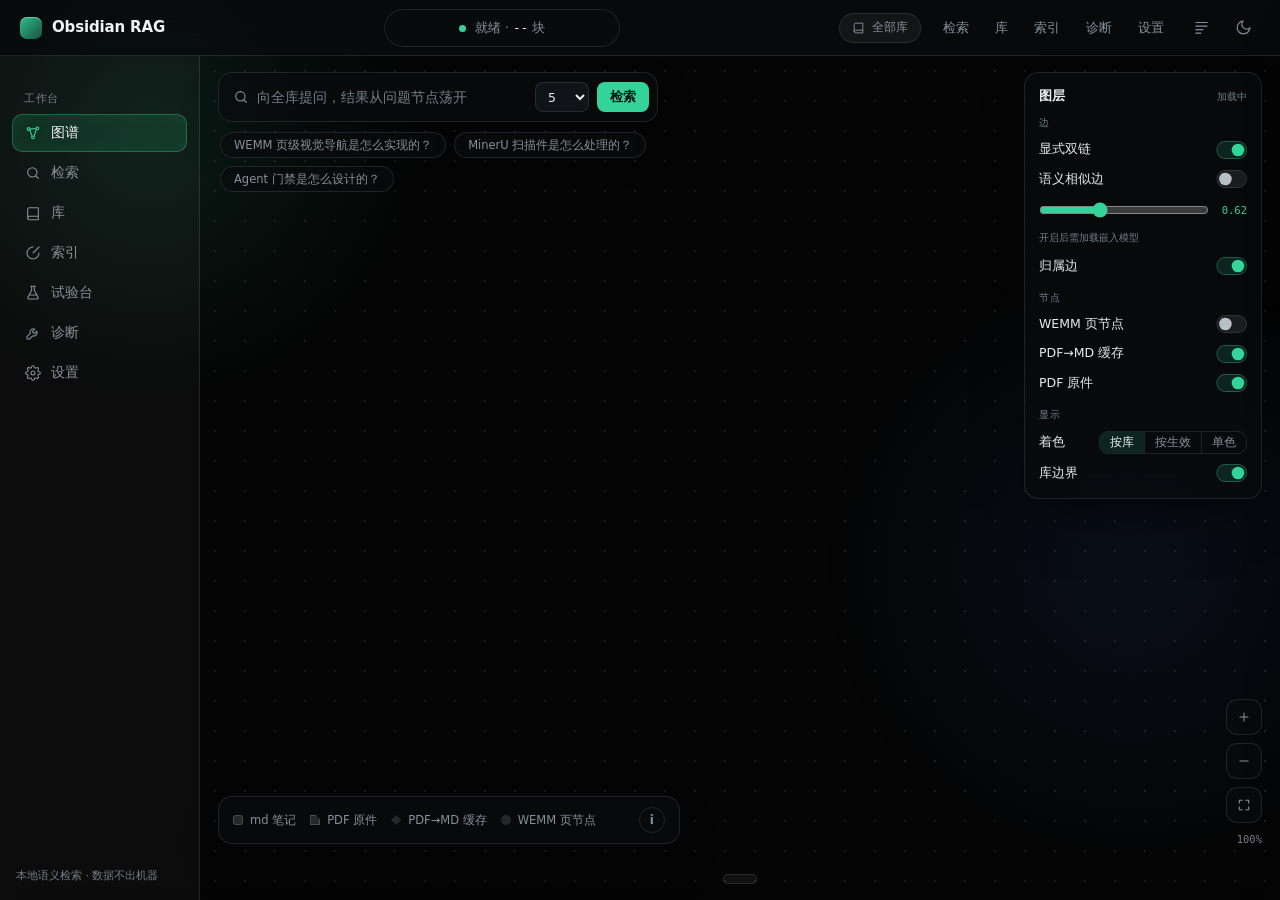
==== commit 350ef26e: "feat: GUI——桥接层按旧 guiweb 37 个方法对齐、真实启动路径门禁、入口收口 此前 GUI 有 60+ 条测试全绿却根本起不来（插件被运行时判 invalid）——没有任何测试走过真实" ====
--- a/plugins/official-gui-shell/official_gui_shell/assets/index.html
+++ b/plugins/official-gui-shell/official_gui_shell/assets/index.html
@@ -1,2091 +1,668 @@
-<!doctype html>
-<html lang="zh">
+<!DOCTYPE html>
+<html lang="zh-CN">
 <head>
-<meta charset="utf-8" />
-<title>RAG REDO</title>
-<style>
-  :root {
-    --bg: #0f1115;
-    --panel: #171a21;
-    --panel-deep: #121722;
-    --border: #262b36;
-    --text: #e6e8ee;
-    --muted: #8b92a3;
-    --accent: #5b8cff;
-    --accent-dim: #2c3b66;
-    --accent-soft: #91aaff;
-    --danger: #e5636b;
-    --warning: #e5b765;
-    --success: #62c69a;
-  }
-  * { box-sizing: border-box; }
-  body {
-    margin: 0;
-    font-family: -apple-system, "Segoe UI", "PingFang SC", "Microsoft YaHei", sans-serif;
-    background: var(--bg);
-    color: var(--text);
-    display: flex;
-    height: 100vh;
-    overflow: hidden;
-  }
-  #sidebar {
-    width: 300px;
-    flex: 0 0 300px;
-    background: var(--panel);
-    border-right: 1px solid var(--border);
-    display: flex;
-    flex-direction: column;
-    padding: 16px;
-    gap: 12px;
-    overflow-y: auto;
-  }
-  #sidebar h1 { font-size: 15px; margin: 10px 0 0; color: var(--muted); font-weight: 600; letter-spacing: .04em; }
-  #library-list {
-    list-style: none;
-    margin: 0;
-    padding: 0;
-    display: flex;
-    flex-direction: column;
-    gap: 4px;
-    min-height: 76px;
-    max-height: 25vh;
-    overflow-y: auto;
-  }
-  #library-list li {
-    padding: 8px 10px;
-    border-radius: 6px;
-    cursor: pointer;
-    font-size: 13px;
-    color: var(--muted);
-    border: 1px solid transparent;
-    display: flex;
-    flex-direction: column;
-    gap: 3px;
-  }
-  #library-list li:hover { background: #1e2230; }
-  #library-list li.active { background: var(--accent-dim); color: var(--text); border-color: var(--accent); }
-  #library-list li.status-running { border-color: #344c88; }
-  #library-list li.status-stalled { border-color: #80633b; }
-  #library-list li.status-orphaned { border-color: #844a55; }
-  #library-list li.status-failed { border-color: #653b43; }
-  #library-list li.status-done { border-color: #315747; }
-  #library-list li.status-cancelled { border-color: #555a70; }
-  #library-list .library-name { font-weight: 600; overflow: hidden; text-overflow: ellipsis; white-space: nowrap; }
-  #library-list .library-line { display: flex; align-items: center; gap: 7px; min-width: 0; }
-  #library-list .library-line input { accent-color: var(--accent); flex: 0 0 auto; }
-  #scope-controls { display: flex; gap: 5px; margin-top: 6px; }
-  #scope-controls button { padding: 4px 7px; font-size: 10px; }
-  #scope-label { color: var(--muted); font-size: 10px; margin-top: 6px; }
-  .sidebar-section { border-top: 1px solid var(--border); padding-top: 12px; }
-  .sidebar-section summary { color: var(--muted); font-size: 11px; cursor: pointer; }
-  .sidebar-section[open] summary { margin-bottom: 8px; }
-  #summary-text, #settings-value, #document-text { width: 100%; resize: vertical; background: #0d0f13; border: 1px solid var(--border); color: var(--text); border-radius: 6px; padding: 8px; font: inherit; font-size: 12px; }
-  #summary-text { min-height: 72px; }
-  #settings-key, #settings-value { margin-bottom: 5px; }
-  .sidebar-actions { display: flex; gap: 5px; flex-wrap: wrap; }
-  .sidebar-actions button { padding: 5px 7px; font-size: 10px; }
-  .sidebar-note { color: var(--muted); font-size: 10px; line-height: 1.4; margin: 6px 0 0; }
-  #library-list .path { display: block; font-size: 11px; color: var(--muted); overflow: hidden; text-overflow: ellipsis; white-space: nowrap; }
-  #library-list .library-status { font-size: 11px; color: var(--muted); }
-  #library-list .status-running .library-status { color: var(--accent-soft); }
-  #library-list .status-stalled .library-status,
-  #library-list .status-orphaned .library-status { color: var(--warning); }
-  #library-list .status-failed .library-status { color: var(--danger); }
-  #library-list .status-done .library-status { color: var(--success); }
-
-  .field { display: flex; flex-direction: column; gap: 4px; }
-  .field label { font-size: 11px; color: var(--muted); }
-  input[type=text] {
-    background: #0d0f13;
-    border: 1px solid var(--border);
-    color: var(--text);
-    border-radius: 6px;
-    padding: 8px 10px;
-    font-size: 13px;
-  }
-  input[type=text]:focus { border-color: var(--accent); }
-  button {
-    background: var(--accent);
-    color: #fff;
-    border: none;
-    border-radius: 6px;
-    padding: 8px 12px;
-    font-size: 13px;
-    cursor: pointer;
-  }
-  button.secondary { background: #232837; color: var(--text); }
-  button.danger { background: #4a2730; color: #ffe4e7; }
-  button:disabled { opacity: .5; cursor: default; }
-  :focus-visible { outline: 2px solid var(--accent-soft); outline-offset: 2px; }
-
-  #index-status-panel {
-    background: var(--panel-deep);
-    border: 1px solid var(--border);
-    border-radius: 8px;
-    padding: 12px;
-  }
-  .status-heading { display: flex; align-items: flex-start; justify-content: space-between; gap: 8px; }
-  .status-eyebrow { color: var(--muted); font-size: 10px; letter-spacing: .08em; text-transform: uppercase; }
-  #status-library-name { margin: 3px 0 0; font-size: 14px; line-height: 1.35; word-break: break-word; }
-  .status-badge { border-radius: 999px; padding: 3px 7px; font-size: 10px; white-space: nowrap; background: #252b39; color: var(--muted); }
-  .status-badge.running { background: #26365f; color: var(--accent-soft); }
-  .status-badge.stalled,
-  .status-badge.orphaned { background: #4a3b24; color: var(--warning); }
-  .status-badge.failed { background: #4b2930; color: #ff9da5; }
-  .status-badge.done { background: #214235; color: var(--success); }
-  .status-badge.cancelled { background: #303545; color: #b4bbcd; }
-  .status-badge.error { background: #4b2930; color: #ff9da5; }
-  #status-summary { margin-top: 9px; font-size: 12px; font-weight: 600; }
-  #status-summary.error { color: var(--danger); }
-  #status-message { margin-top: 3px; min-height: 16px; color: var(--muted); font-size: 11px; line-height: 1.45; word-break: break-word; }
-  .status-body { display: flex; gap: 12px; margin-top: 11px; }
-  .phase-track { list-style: none; margin: 0; padding: 0; display: flex; flex-direction: column; flex: 0 0 72px; }
-  .phase-step { position: relative; display: grid; grid-template-columns: 17px 1fr; align-items: start; gap: 5px; min-height: 28px; color: #5f687a; font-size: 10px; line-height: 1.2; }
-  .phase-step:not(:last-child)::after { content: ""; position: absolute; top: 15px; bottom: 0; left: 7px; width: 1px; background: #2a3140; }
-  .phase-dot { position: relative; z-index: 1; width: 15px; height: 15px; border: 2px solid #3b4353; border-radius: 50%; background: var(--panel-deep); }
-  .phase-step.done { color: var(--muted); }
-  .phase-step.done .phase-dot { border-color: var(--success); background: var(--success); }
-  .phase-step.active { color: var(--text); font-weight: 600; }
-  .phase-step.active .phase-dot { border-color: var(--accent); background: var(--accent); box-shadow: 0 0 0 3px rgba(91, 140, 255, .15); }
-  .phase-step.failed { color: var(--danger); font-weight: 600; }
-  .phase-step.failed .phase-dot { border-color: var(--danger); background: var(--danger); }
-  .phase-step.cancelled { color: var(--warning); font-weight: 600; }
-  .phase-step.cancelled .phase-dot { border-color: var(--warning); background: var(--warning); }
-  .status-details { min-width: 0; flex: 1; }
-  .progress-track { height: 6px; border-radius: 99px; background: #252b38; overflow: hidden; position: relative; }
-  .progress-fill { width: 0; height: 100%; border-radius: inherit; background: var(--accent); transition: width .25s ease; }
-  .progress-track.indeterminate .progress-fill { width: 34%; animation: progress-slide 1.2s ease-in-out infinite; }
-  @keyframes progress-slide { 0% { transform: translateX(-110%); } 100% { transform: translateX(330%); } }
-  .progress-meta { display: flex; justify-content: space-between; gap: 8px; margin-top: 4px; color: var(--muted); font-size: 10px; }
-  #progress-percent { color: var(--text); font-variant-numeric: tabular-nums; }
-  .stats-grid { display: grid; grid-template-columns: 1fr 1fr; gap: 5px 8px; margin-top: 9px; }
-  .stat { min-width: 0; }
-  .stat-label { display: block; color: var(--muted); font-size: 9px; }
-  .stat-value { display: block; color: var(--text); font-size: 11px; font-variant-numeric: tabular-nums; white-space: nowrap; overflow: hidden; text-overflow: ellipsis; }
-  #health-alert { display: none; margin-top: 8px; border-radius: 5px; padding: 6px 7px; background: #3c3020; color: #f0c779; font-size: 10px; line-height: 1.4; }
-  #health-alert.visible { display: block; }
-  #health-alert.error { background: #40262d; color: #ff9da5; }
-  .current-file { margin-top: 8px; }
-  .current-file-label { display: block; color: var(--muted); font-size: 9px; }
-  #current-path { color: var(--text); font-size: 10px; line-height: 1.4; white-space: pre-wrap; word-break: break-all; max-height: 42px; overflow: auto; }
-  #stop-hint { margin-top: 7px; color: var(--warning); font-size: 10px; line-height: 1.35; }
-  #stop-index-btn { width: 100%; margin-top: 8px; }
-
-  #main { flex: 1; display: flex; flex-direction: column; padding: 24px 32px; overflow-y: auto; }
-  #search-row { display: flex; gap: 8px; margin-bottom: 8px; }
-  #search-row input { flex: 1; font-size: 15px; padding: 12px 14px; }
-  #status-line { font-size: 12px; color: var(--muted); min-height: 18px; margin-bottom: 8px; }
-  #status-line.error { color: var(--danger); }
-  #search-advice { color: var(--muted); font-size: 12px; line-height: 1.5; white-space: pre-wrap; margin: 0 0 14px; }
-  #search-advice:not(:empty) { padding: 9px 12px; border-left: 2px solid var(--accent); background: var(--panel); }
-
-  #results { display: flex; flex-direction: column; gap: 10px; }
-  .result-card {
-    background: var(--panel);
-    border: 1px solid var(--border);
-    border-radius: 8px;
-    padding: 14px 16px;
-  }
-  .result-card .meta { display: flex; justify-content: space-between; gap: 12px; font-size: 12px; color: var(--muted); margin-bottom: 6px; }
-  .result-card .result-path { min-width: 0; overflow: hidden; text-overflow: ellipsis; white-space: nowrap; }
-  .result-card .confidence { font-variant-numeric: tabular-nums; white-space: nowrap; }
-  .result-card .text { font-size: 13px; line-height: 1.6; white-space: pre-wrap; }
-
-  #empty-state { color: var(--muted); font-size: 13px; margin-top: 40px; text-align: center; }
-  #document-panel { margin: 14px 0; border: 1px solid var(--border); border-radius: 8px; background: var(--panel); padding: 12px; }
-  .document-heading { display: flex; align-items: center; justify-content: space-between; gap: 8px; margin-bottom: 8px; }
-  #document-title { font-size: 13px; overflow-wrap: anywhere; }
-  #document-text { min-height: 180px; }
-  #document-relations { white-space: pre-wrap; color: var(--muted); font-size: 11px; line-height: 1.5; margin: 9px 0 0; }
-
-  .view-nav {
-    display: grid;
-    grid-template-columns: 1fr 1fr;
-    gap: 4px;
-    padding: 4px;
-    border: 1px solid var(--border);
-    border-radius: 8px;
-    background: var(--panel-deep);
-  }
-  .view-nav button { background: transparent; color: var(--muted); padding: 7px 10px; }
-  .view-nav button.active { background: var(--accent-dim); color: var(--text); box-shadow: inset 0 0 0 1px #465f9c; }
-
-  #main { min-width: 0; min-height: 0; padding-bottom: 18px; overflow: hidden; }
-  .view-panel { min-width: 0; }
-  .view-panel[hidden] { display: none; }
-  #search-view { flex: 1; min-height: 0; height: 100%; overflow-y: auto; padding-right: 2px; }
-  #graph-view { height: 100%; display: flex; flex-direction: column; }
-
-  .graph-heading {
-    display: flex;
-    align-items: center;
-    justify-content: space-between;
-    gap: 14px;
-    margin-bottom: 10px;
-  }
-  .graph-eyebrow { color: var(--muted); font-size: 10px; letter-spacing: .09em; text-transform: uppercase; }
-  .graph-heading h2 { margin: 3px 0 0; font-size: 20px; letter-spacing: -.02em; }
-  #graph-summary { color: var(--muted); font-size: 11px; text-align: right; font-variant-numeric: tabular-nums; }
-
-  .graph-toolbar {
-    display: flex;
-    align-items: center;
-    flex-wrap: wrap;
-    gap: 7px 12px;
-    min-height: 42px;
-    padding: 8px 10px;
-    border: 1px solid var(--border);
-    border-radius: 8px;
-    background: var(--panel);
-  }
-  .graph-control {
-    display: inline-flex;
-    align-items: center;
-    gap: 6px;
-    color: var(--muted);
-    font-size: 11px;
-    white-space: nowrap;
-  }
-  .graph-control input[type=checkbox] { accent-color: var(--accent); }
-  .graph-control input[type=range] { width: 92px; accent-color: var(--accent); }
-  .graph-control output { width: 30px; color: var(--text); font-variant-numeric: tabular-nums; }
-  .graph-toolbar .secondary { margin-left: auto; padding: 6px 9px; font-size: 11px; }
-  #graph-alert {
-    margin-top: 8px;
-    border: 1px solid #5a4929;
-    border-radius: 6px;
-    padding: 8px 10px;
-    color: #f0c779;
-    background: #30291d;
-    font-size: 11px;
-    line-height: 1.45;
-  }
-  #graph-alert.error { color: #ffadb4; background: #382229; border-color: #70404a; }
-
-  #graph-stage {
-    position: relative;
-    flex: 1;
-    min-height: 460px;
-    height: clamp(460px, calc(100vh - 190px), 760px);
-    margin-top: 9px;
-    overflow: hidden;
-    border: 1px solid var(--border);
-    border-radius: 10px;
-    background: #0c1018;
-    box-shadow: inset 0 1px 0 rgba(255, 255, 255, .02);
-  }
-  #graph-svg { width: 100%; height: 100%; display: block; touch-action: none; cursor: grab; }
-  #graph-svg.panning { cursor: grabbing; }
-  .graph-grid { fill: url(#graph-grid); }
-  .graph-link { stroke: #59657a; stroke-width: 1.1; opacity: .62; }
-  .graph-page-edge { stroke: #b88650; stroke-width: 1.25; stroke-dasharray: 4 3; opacity: .72; }
-  .graph-semantic-edge { stroke: #a77ad2; stroke-width: 1.2; stroke-dasharray: 2 4; opacity: .56; }
-  .graph-node { cursor: pointer; outline: none; }
-  .graph-node-shape { stroke: #dce5f4; stroke-width: 1.2; vector-effect: non-scaling-stroke; }
-  .graph-node.page .graph-node-shape { fill-opacity: .78; stroke: #d2a875; }
-  .graph-node.pagegroup .graph-node-shape { fill-opacity: .82; stroke: #e0b27d; }
-  .graph-node.st-failed .graph-node-shape { fill: #b84f5a; stroke: #ff9da5; }
-  .graph-node.st-queued .graph-node-shape,
-  .graph-node.st-none .graph-node-shape { fill-opacity: .45; stroke-dasharray: 3 2; }
-  .graph-node.st-partial .graph-node-shape { stroke: #e5b765; }
-  .graph-node-status { stroke: #0c1018; stroke-width: 1.5; vector-effect: non-scaling-stroke; }
-  .graph-node.st-failed .graph-node-status { fill: #ffadb4; }
-  .graph-node.st-queued .graph-node-status,
-  .graph-node.st-none .graph-node-status { fill: #8b92a3; }
-  .graph-node.st-partial .graph-node-status { fill: #e5b765; }
-  .graph-node-halo { fill: none; stroke: #d8e1f0; stroke-width: 1; opacity: .24; vector-effect: non-scaling-stroke; }
-  .graph-node:hover .graph-node-shape,
-  .graph-node:focus .graph-node-shape,
-  .graph-node.selected .graph-node-shape { stroke: #fff; stroke-width: 2.3; filter: drop-shadow(0 0 5px rgba(145, 170, 255, .75)); }
-  .graph-node-label {
-    fill: #cbd2df;
-    font-size: 10px;
-    font-family: inherit;
-    paint-order: stroke;
-    stroke: #0c1018;
-    stroke-width: 3px;
-    stroke-linejoin: round;
-    pointer-events: none;
-  }
-  .graph-node.page .graph-node-label,
-  .graph-node.pagegroup .graph-node-label { fill: #c7a37c; font-size: 9px; }
-
-  #graph-state {
-    position: absolute;
-    inset: 0;
-    display: flex;
-    align-items: center;
-    justify-content: center;
-    padding: 24px;
-    color: var(--muted);
-    background: rgba(12, 16, 24, .86);
-    font-size: 13px;
-    text-align: center;
-    pointer-events: none;
-  }
-  #graph-state[hidden] { display: none; }
-  #graph-state.error { color: #ffadb4; }
-  .graph-state-card { max-width: 420px; line-height: 1.6; }
-  .graph-state-dot {
-    width: 9px;
-    height: 9px;
-    display: inline-block;
-    margin-right: 8px;
-    border-radius: 50%;
-    background: var(--accent);
-    box-shadow: 0 0 0 5px rgba(91, 140, 255, .13);
-    animation: graph-pulse 1.2s ease-in-out infinite;
-  }
-  @keyframes graph-pulse { 50% { opacity: .35; transform: scale(.78); } }
-
-  #graph-tooltip {
-    position: absolute;
-    z-index: 5;
-    max-width: 260px;
-    padding: 6px 8px;
-    border: 1px solid #3a4353;
-    border-radius: 5px;
-    color: var(--text);
-    background: rgba(22, 27, 38, .96);
-    font-size: 10px;
-    line-height: 1.4;
-    pointer-events: none;
-    box-shadow: 0 8px 24px rgba(0, 0, 0, .28);
-  }
-  #graph-tooltip[hidden] { display: none; }
-
-  #graph-inspector {
-    position: absolute;
-    z-index: 6;
-    top: 12px;
-    right: 12px;
-    width: min(280px, calc(100% - 24px));
-    display: none;
-    border: 1px solid #354052;
-    border-radius: 8px;
-    color: var(--text);
-    background: rgba(20, 24, 34, .97);
-    box-shadow: 0 14px 36px rgba(0, 0, 0, .35);
-  }
-  #graph-inspector.visible { display: block; }
-  .graph-inspector-head { display: flex; align-items: flex-start; justify-content: space-between; gap: 10px; padding: 10px 11px 8px; border-bottom: 1px solid var(--border); }
-  .graph-inspector-title { min-width: 0; font-size: 12px; font-weight: 600; line-height: 1.4; overflow-wrap: anywhere; }
-  .graph-inspector-kind { color: var(--muted); font-size: 9px; font-weight: 400; }
-  #graph-inspector-close { background: transparent; color: var(--muted); padding: 1px 5px; font-size: 16px; line-height: 1; }
-  #graph-inspector-body { display: grid; gap: 6px; padding: 9px 11px 11px; }
-  .inspector-row { display: grid; grid-template-columns: 64px minmax(0, 1fr); gap: 8px; font-size: 10px; line-height: 1.4; }
-  .inspector-label { color: var(--muted); }
-  .inspector-value { min-width: 0; overflow-wrap: anywhere; }
-  .inspector-value.error { color: #ffadb4; }
-
-  .graph-zoom { position: absolute; right: 12px; bottom: 12px; display: flex; gap: 4px; }
-  .graph-zoom button { min-width: 30px; padding: 6px 8px; background: rgba(31, 37, 51, .94); border: 1px solid #354052; }
-  .graph-footer { display: flex; align-items: center; flex-wrap: wrap; justify-content: space-between; gap: 8px 16px; padding: 9px 2px 0; color: var(--muted); font-size: 10px; }
-  .library-legend, .edge-legend { display: flex; align-items: center; flex-wrap: wrap; gap: 6px 12px; }
-  .legend-title { color: #687184; }
-  .library-key, .edge-key { display: inline-flex; align-items: center; gap: 5px; }
-  .library-swatch { width: 8px; height: 8px; border-radius: 50%; }
-  .edge-swatch { width: 18px; height: 2px; background: #59657a; }
-  .edge-swatch.page { height: 0; border-top: 2px dashed #b88650; background: transparent; }
-  .edge-swatch.semantic { height: 0; border-top: 2px dashed #a77ad2; background: transparent; }
-
-  @media (max-width: 960px) {
-    #sidebar { width: 250px; flex-basis: 250px; }
-    #main { padding: 18px 20px; }
-    .graph-toolbar .secondary { margin-left: 0; }
-  }
-  @media (max-width: 720px) {
-    #sidebar { width: 210px; flex-basis: 210px; padding: 12px; }
-    #main { padding: 14px 12px; }
-    .graph-heading { align-items: flex-start; }
-    #graph-summary { max-width: 48%; }
-    #graph-inspector { top: auto; bottom: 50px; }
-  }
-
-  @media (prefers-reduced-motion: reduce) {
-    *, *::before, *::after { animation-duration: .01ms !important; animation-iteration-count: 1 !important; transition-duration: .01ms !important; scroll-behavior: auto !important; }
-  }
-</style>
+<meta charset="UTF-8">
+<meta name="viewport" content="width=device-width, initial-scale=1.0">
+<title>Obsidian RAG</title>
+<link rel="stylesheet" href="app.css">
 </head>
 <body>
-  <div id="sidebar">
-    <nav class="view-nav" aria-label="主视图">
-      <button id="search-view-btn" class="active" type="button" aria-current="page">搜索</button>
-      <button id="graph-view-btn" type="button">图谱</button>
-    </nav>
-
-    <h1>库</h1>
-    <div id="scope-controls">
-      <button class="secondary" id="select-all-libraries" type="button">全选</button>
-      <button class="secondary" id="clear-library-selection" type="button">清空</button>
-    </div>
-    <div id="scope-label">搜索范围：全部库</div>
-    <ul id="library-list"></ul>
-
-    <section id="index-status-panel" aria-live="polite">
-      <div class="status-heading">
-        <div>
-          <div class="status-eyebrow">当前库索引</div>
-          <h2 id="status-library-name">未选择库</h2>
+<div class="orb orb-a"></div>
+<div class="orb orb-b"></div>
+
+<!-- ============ 顶部导航 ============ -->
+<header class="nav">
+  <div class="brand"><span class="brand-mark"></span>Obsidian RAG</div>
+  <div style="flex:1;position:relative;height:100%">
+    <!-- 动态岛：全局心跳五态 + 索引进度形变 -->
+    <div class="island" id="island" role="status" aria-live="polite" aria-label="索引状态">
+      <span class="island-inner">
+        <span class="island-idle">
+          <span class="dot" id="islandDot"></span>
+          <span id="islandMsg">就绪 · <b class="mono" id="idleChunks">--</b> 块</span>
+        </span>
+        <span class="island-run">
+          <span class="i-phase" id="iPhase">扫描</span>
+          <span class="i-bar"><i id="iBar"></i></span>
+          <span class="i-num" id="iPct">0%</span>
+          <span class="i-eta" id="iEta">--</span>
+          <button class="i-stop" id="iStop">停止</button>
+        </span>
+      </span>
+    </div>
+  </div>
+  <nav class="nav-right" aria-label="快捷导航">
+    <div class="scope-wrap">
+      <button class="scope-pill" id="libScopeBtn" aria-haspopup="dialog" aria-label="库范围">
+        <svg viewBox="0 0 24 24" fill="none" stroke="currentColor" stroke-width="1.7" stroke-linecap="round" stroke-linejoin="round"><path d="M4 19.5A2.5 2.5 0 0 1 6.5 17H20V4H6.5A2.5 2.5 0 0 0 4 6.5z"/><path d="M4 19.5A2.5 2.5 0 0 0 6.5 22H20v-5"/></svg>
+        <span id="libScopeTxt">全部库</span>
+      </button>
+    </div>
+    <button class="nav-link" data-nav="search">检索</button>
+    <button class="nav-link" data-nav="library">库</button>
+    <button class="nav-link" data-nav="index">索引</button>
+    <button class="nav-link" data-nav="diag">诊断</button>
+    <button class="nav-link" data-nav="settings">设置</button>
+    <button class="icon-btn" id="logBtn" aria-label="日志">
+      <svg viewBox="0 0 24 24" fill="none" stroke="currentColor" stroke-width="1.6" stroke-linecap="round" stroke-linejoin="round"><path d="M4 5h16M4 10h16M4 15h10M4 20h7"/></svg>
+    </button>
+    <button class="icon-btn" id="themeBtn" aria-label="切换浅色模式">
+      <svg id="iconMoon" viewBox="0 0 24 24" fill="none" stroke="currentColor" stroke-width="1.6" stroke-linecap="round"><path d="M21 12.8A9 9 0 1 1 11.2 3a7 7 0 0 0 9.8 9.8z"/></svg>
+      <svg id="iconSun" viewBox="0 0 24 24" fill="none" stroke="currentColor" stroke-width="1.6" stroke-linecap="round" style="display:none"><circle cx="12" cy="12" r="4"/><path d="M12 2v2M12 20v2M4.9 4.9l1.4 1.4M17.7 17.7l1.4 1.4M2 12h2M20 12h2M4.9 19.1l1.4-1.4M17.7 6.3l1.4-1.4"/></svg>
+    </button>
+  </nav>
+</header>
+
+<!-- ============ 侧栏 ============ -->
+<aside class="sidebar">
+  <div class="sb-cap">工作台</div>
+  <button class="sb-item on" data-nav="graph">
+    <svg viewBox="0 0 24 24" fill="none" stroke="currentColor" stroke-width="1.6" stroke-linecap="round" stroke-linejoin="round"><circle cx="5.5" cy="6" r="2.1"/><circle cx="18.5" cy="5" r="2.1"/><circle cx="12" cy="18.5" r="2.1"/><path d="M7 7l3.6 9.6M17 6.8l-3.5 9.8M7.6 6.2l8.8-1"/></svg>
+    <span>图谱</span>
+  </button>
+  <button class="sb-item" data-nav="search">
+    <svg viewBox="0 0 24 24" fill="none" stroke="currentColor" stroke-width="1.6" stroke-linecap="round"><circle cx="11" cy="11" r="7"/><path d="m20 20-3.5-3.5"/></svg>
+    <span>检索</span>
+  </button>
+  <button class="sb-item" data-nav="library">
+    <svg viewBox="0 0 24 24" fill="none" stroke="currentColor" stroke-width="1.6" stroke-linecap="round" stroke-linejoin="round"><path d="M4 19.5A2.5 2.5 0 0 1 6.5 17H20V4H6.5A2.5 2.5 0 0 0 4 6.5z"/><path d="M4 19.5A2.5 2.5 0 0 0 6.5 22H20v-5"/></svg>
+    <span>库</span>
+  </button>
+  <button class="sb-item" data-nav="index">
+    <svg viewBox="0 0 24 24" fill="none" stroke="currentColor" stroke-width="1.6" stroke-linecap="round" stroke-linejoin="round"><path d="M21 12a9 9 0 1 1-9-9"/><path d="M21 3l-9 9"/></svg>
+    <span>索引</span>
+  </button>
+  <button class="sb-item" data-nav="lab">
+    <svg viewBox="0 0 24 24" fill="none" stroke="currentColor" stroke-width="1.6" stroke-linecap="round" stroke-linejoin="round"><path d="M10 2v6L4.5 18a2 2 0 0 0 1.8 3h11.4a2 2 0 0 0 1.8-3L14 8V2"/><path d="M8.5 2h7M7 15h10"/></svg>
+    <span>试验台</span>
+  </button>
+  <button class="sb-item" data-nav="diag">
+    <svg viewBox="0 0 24 24" fill="none" stroke="currentColor" stroke-width="1.6" stroke-linecap="round" stroke-linejoin="round"><path d="M14.7 6.3a5 5 0 0 0-6.9 6.1L3 17.3V21h3.7l4.9-4.8a5 5 0 0 0 6.1-6.9L14 13l-3-3z"/></svg>
+    <span>诊断</span>
+  </button>
+  <button class="sb-item" data-nav="settings">
+    <svg viewBox="0 0 24 24" fill="none" stroke="currentColor" stroke-width="1.6" stroke-linecap="round" stroke-linejoin="round"><circle cx="12" cy="12" r="3"/><path d="M19.4 15a1.7 1.7 0 0 0 .34 1.87l.06.06a2 2 0 1 1-2.83 2.83l-.06-.06a1.7 1.7 0 0 0-1.87-.34 1.7 1.7 0 0 0-1 1.55V21a2 2 0 1 1-4 0v-.09a1.7 1.7 0 0 0-1.11-1.55 1.7 1.7 0 0 0-1.87.34l-.06.06a2 2 0 1 1-2.83-2.83l.06-.06a1.7 1.7 0 0 0 .34-1.87 1.7 1.7 0 0 0-1.55-1H3a2 2 0 1 1 0-4h.09a1.7 1.7 0 0 0 1.55-1.11 1.7 1.7 0 0 0-.34-1.87l-.06-.06a2 2 0 1 1 2.83-2.83l.06.06a1.7 1.7 0 0 0 1.87.34h.01a1.7 1.7 0 0 0 1-1.55V3a2 2 0 1 1 4 0v.09a1.7 1.7 0 0 0 1 1.55 1.7 1.7 0 0 0 1.87-.34l.06-.06a2 2 0 1 1 2.83 2.83l-.06.06a1.7 1.7 0 0 0-.34 1.87v.01a1.7 1.7 0 0 0 1.55 1H21a2 2 0 1 1 0 4h-.09a1.7 1.7 0 0 0-1.51 1z"/></svg>
+    <span>设置</span>
+  </button>
+  <div class="sb-foot">本地语义检索 · 数据不出机器</div>
+</aside>
+
+<!-- ============ 主体 ============ -->
+<main class="main"><div class="wrap">
+
+  <!-- ===== 图谱（默认视图，全库常驻） ===== -->
+  <section class="view on" id="view-graph" aria-label="全库知识图谱">
+    <div class="g-stage" id="gStage">
+      <div class="g-world" id="gWorld">
+        <div class="g-dots"></div>
+        <svg class="g-edges" aria-hidden="true">
+          <defs id="gDefs"></defs>
+          <g id="gBoundsG"></g>
+          <g id="gOwnG"></g><g id="gSemG"></g><g id="gBilatG"></g><g id="gRedgeG"></g><g id="gOrbitG"></g><g id="gRippleG"></g>
+        </svg>
+        <div class="g-nodes" id="gNodes"></div>
+        <div id="gTags"></div>
+      </div>
+    </div>
+
+    <!-- 搜索岛 -->
+    <div class="g-dock">
+      <div class="g-island">
+        <span class="g-dock-ico" aria-hidden="true"><svg viewBox="0 0 24 24" fill="none" stroke="currentColor" stroke-width="1.7" stroke-linecap="round"><circle cx="11" cy="11" r="7"/><path d="m20 20-3.5-3.5"/></svg></span>
+        <input class="g-input" id="gq" type="text" placeholder="向全库提问，结果从问题节点荡开" aria-label="图谱语义检索">
+        <select id="gTopk" aria-label="返回条数"><option>3</option><option selected>5</option><option>8</option><option>10</option><option>15</option></select>
+        <button class="btn btn-primary btn-sm" id="gGo">检索</button>
+      </div>
+      <div class="g-hints" id="gHints"></div>
+    </div>
+
+    <!-- 图层面板 -->
+    <div class="g-panel" aria-label="图层">
+      <div class="gp-head"><b class="grotesk">图层</b><span class="gp-sum mono" id="gpSum">加载中</span></div>
+      <div class="gp-cap">边</div>
+      <div class="gp-row"><span>显式双链</span><label class="switch"><input type="checkbox" id="lyBilat" checked><i></i></label></div>
+      <div class="gp-row" style="flex-wrap:wrap">
+        <div class="gp-rowline"><span>语义相似边</span><label class="switch"><input type="checkbox" id="lySem"><i></i></label></div>
+        <div class="gp-slider" style="width:100%"><input type="range" id="semTh" min="0.50" max="0.85" step="0.01" value="0.62" aria-label="语义边相似度阈值"><span class="mono" id="semThVal">0.62</span></div>
+        <div class="gp-hint" id="semCount">开启后需加载嵌入模型</div>
+      </div>
+      <div class="gp-row"><span>归属边</span><label class="switch"><input type="checkbox" id="lyOwn" checked><i></i></label></div>
+      <div class="gp-cap">节点</div>
+      <div class="gp-row"><span>WEMM 页节点</span><label class="switch"><input type="checkbox" id="lyPage"><i></i></label></div>
+      <div class="gp-row"><span>PDF→MD 缓存</span><label class="switch"><input type="checkbox" id="lyCache" checked><i></i></label></div>
+      <div class="gp-row"><span>PDF 原件</span><label class="switch"><input type="checkbox" id="lyPdf" checked><i></i></label></div>
+      <div class="gp-cap">显示</div>
+      <div class="gp-row"><span>着色</span><div class="g-seg" id="gColorSeg" role="group" aria-label="着色模式"><button type="button" data-cm="lib" class="on">按库</button><button type="button" data-cm="state">按生效</button><button type="button" data-cm="mono">单色</button></div></div>
+      <div class="gp-row"><span>库边界</span><label class="switch"><input type="checkbox" id="lyBounds" checked><i></i></label></div>
+    </div>
+
+    <!-- 图例 + 说明 -->
+    <div class="g-legend">
+      <span class="gl-item"><i class="g-mark shape-md"></i><span>md 笔记</span></span>
+      <span class="gl-item"><i class="g-mark shape-pdf"></i><span>PDF 原件</span></span>
+      <span class="gl-item"><i class="g-mark shape-cache"></i><span>PDF→MD 缓存</span></span>
+      <span class="gl-item"><i class="g-mark shape-page"></i><span>WEMM 页节点</span></span>
+      <span class="gl-libs" id="gLegendLibs"></span>
+      <span class="gl-libs" id="gLegendState" style="display:none">
+        <span class="gl-lib"><i style="background:#34D399"></i><span>全链路生效</span></span>
+        <span class="gl-lib"><i style="background:#7DB8FF"></i><span>缺 WEMM</span></span>
+        <span class="gl-lib"><i style="background:transparent;border:1px dashed var(--sec)"></i><span>未识别</span></span>
+        <span class="gl-lib"><i style="background:#F87171"></i><span>失败</span></span>
+      </span>
+      <span class="gl-libs" id="gLegendMono" style="display:none">
+        <span class="gl-lib"><i style="background:var(--s4);border:1px solid var(--hair-strong)"></i><span>单色</span></span>
+      </span>
+      <button class="g-info-btn" id="gInfoBtn" aria-label="图谱力学说明" aria-expanded="false">i</button>
+    </div>
+
+    <div class="g-physics" id="gPhysics">
+      <h4>图谱力学</h4>
+      <div class="gf-item"><b>语义引力</b><span>节点按主题向量聚落，相似笔记互相吸引，不画线也受力。</span></div>
+      <div class="gf-item"><b>库锚点</b><span>每个库有一个空间锚点，同库聚成一落；跨库强相似形成「桥」。</span></div>
+      <div class="gf-item"><b>短程斥力</b><span>靠得太近的节点互相推开，维持可读间距。</span></div>
+      <div class="gf-item"><b>边弹簧</b><span>显式双链与归属边像弹簧，把相连节点拉向固定距离。</span></div>
+      <div class="gf-note">语义边图层来自嵌入模型实时计算，首次开启需加载模型（约 30-60 秒），阈值滑杆控制画线门槛。</div>
+    </div>
+
+    <!-- 缩放 dock -->
+    <div class="g-zoom">
+      <button class="gz-btn" id="gzIn" aria-label="放大"><svg viewBox="0 0 24 24" fill="none" stroke="currentColor" stroke-width="1.8" stroke-linecap="round"><path d="M12 5v14M5 12h14"/></svg></button>
+      <button class="gz-btn" id="gzOut" aria-label="缩小"><svg viewBox="0 0 24 24" fill="none" stroke="currentColor" stroke-width="1.8" stroke-linecap="round"><path d="M5 12h14"/></svg></button>
+      <button class="gz-btn" id="gzFit" aria-label="重置取景" title="重置取景"><svg viewBox="0 0 24 24" fill="none" stroke="currentColor" stroke-width="1.8" stroke-linecap="round"><path d="M4 9V4h5M20 9V4h-5M4 15v5h5M20 15v5h-5"/></svg></button>
+      <span id="gZoomLabel" class="mono">100%</span>
+    </div>
+
+    <div class="g-status mono" id="gStatus" aria-live="polite"></div>
+    <div class="g-tip" id="gTip" role="tooltip"><div class="t-path" id="gTipPath"></div><div class="t-meta" id="gTipMeta"></div></div>
+  </section>
+
+  <!-- ===== 检索 ===== -->
+  <section class="view" id="view-search">
+    <div class="page-head">
+      <h1>语义检索</h1>
+      <p>用自然语言提问，跨全部已索引库检索语义近似的笔记片段</p>
+    </div>
+
+    <div class="shell search-shell"><div class="core" style="background:var(--core-2)">
+      <div style="padding:8px 8px 0">
+        <input class="q-input" id="qInput" type="text" placeholder="例如：混合检索的重排策略是怎么设计的？" aria-label="检索内容">
+      </div>
+      <div class="search-opts">
+        <button class="btn btn-sm" id="scopeBtn" aria-haspopup="dialog">范围：全部库</button>
+        <div class="opt">
+          <label for="topkSel">返回条数</label>
+          <select id="topkSel">
+            <option>3</option><option selected>5</option><option>8</option><option>10</option><option>15</option>
+          </select>
         </div>
-        <span id="status-badge" class="status-badge">未索引</span>
-      </div>
-      <div id="status-summary">尚未启动索引</div>
-      <div id="status-message"></div>
-      <div class="status-body">
-        <ol id="phase-track" class="phase-track" aria-label="索引进度阶段">
-          <li class="phase-step" data-phase="scanning"><span class="phase-dot"></span><span>扫描</span></li>
-          <li class="phase-step" data-phase="extracting"><span class="phase-dot"></span><span>提取</span></li>
-          <li class="phase-step" data-phase="embedding"><span class="phase-dot"></span><span>嵌入</span></li>
-          <li class="phase-step" data-phase="writing"><span class="phase-dot"></span><span>写库</span></li>
-          <li class="phase-step" data-phase="visual"><span class="phase-dot"></span><span>视觉</span></li>
-          <li class="phase-step" data-phase="finalizing"><span class="phase-dot"></span><span>收尾</span></li>
-        </ol>
-        <div class="status-details">
-          <div id="progress-track" class="progress-track" role="progressbar" aria-label="索引进度" aria-valuemin="0" aria-valuemax="100">
-            <div id="progress-fill" class="progress-fill"></div>
-          </div>
-          <div class="progress-meta">
-            <span id="progress-label">等待开始</span>
-            <span id="progress-percent">—</span>
-          </div>
-          <div class="stats-grid">
-            <div class="stat"><span class="stat-label">文件</span><span id="file-count" class="stat-value">—</span></div>
-            <div class="stat"><span class="stat-label">块</span><span id="chunk-count" class="stat-value">—</span></div>
-            <div class="stat"><span class="stat-label">成功</span><span id="succeeded-count" class="stat-value">—</span></div>
-            <div class="stat"><span class="stat-label">失败</span><span id="failed-count" class="stat-value">—</span></div>
-            <div class="stat"><span class="stat-label">增量</span><span id="delta-count" class="stat-value">—</span></div>
-            <div class="stat"><span class="stat-label">耗时</span><span id="elapsed-time" class="stat-value">—</span></div>
-            <div class="stat"><span class="stat-label">ETA</span><span id="eta-time" class="stat-value">—</span></div>
-            <div class="stat"><span class="stat-label">PID</span><span id="worker-pid" class="stat-value">—</span></div>
-          </div>
-          <div id="health-alert" role="alert"></div>
-          <div class="current-file">
-            <span class="current-file-label">当前文件</span>
-            <div id="current-path">—</div>
-          </div>
-          <div id="stop-hint"></div>
-          <button class="secondary danger" id="stop-index-btn" type="button" disabled>停止本轮索引</button>
-          <button class="secondary" id="failures-btn" type="button">查看失败明细</button>
+        <div class="opt">
+          <label class="switch" aria-label="展开正文">
+            <input type="checkbox" id="expandTgl"><i></i>
+          </label>
+          <span>展开正文</span>
         </div>
-      </div>
-    </section>
-
+        <button class="btn btn-primary" id="searchBtn" style="margin-left:auto">
+          <svg viewBox="0 0 24 24" fill="none" stroke="currentColor" stroke-width="2" stroke-linecap="round"><circle cx="11" cy="11" r="7"/><path d="m20 20-3.5-3.5"/></svg>
+          检索
+        </button>
+      </div>
+    </div></div>
+
+    <div id="searchEmpty" class="shell"><div class="core"><div class="empty">
+      <div class="grotesk">从一个问题开始</div>
+      <div>检索结果按语义相似度排序，置信度徽章标注匹配强度</div>
+    </div></div></div>
+
+    <div id="searchSkeleton" class="skeleton" style="display:none">
+      <div class="shell"><div class="core sk-card"><div class="sk-line w40"></div><div class="sk-line"></div><div class="sk-line w85"></div><div class="sk-line w60"></div></div></div>
+      <div class="shell"><div class="core sk-card"><div class="sk-line w40"></div><div class="sk-line"></div><div class="sk-line w85"></div><div class="sk-line w60"></div></div></div>
+      <div class="sk-hint">首次检索需要加载嵌入模型，约 30-60 秒；之后走内存缓存，速度正常。</div>
+      <div class="sk-live mono"><span class="live-dot"></span><span id="skLiveTxt">正在加载嵌入模型并检索…</span><span id="skLiveSec">0s</span></div>
+    </div>
+
+    <div id="searchErr" class="notice n-err" style="margin-bottom:14px"><span id="searchErrMsg"></span></div>
+
+    <div id="searchWrap" style="display:none">
+      <div class="search-grid">
+        <div class="search-main">
+          <div id="hitMeta" class="r-elapsed mono" style="margin:0 0 12px"></div>
+          <div id="hitNotices"></div>
+          <div class="shell"><div class="core" id="hitDetailCore"></div></div>
+        </div>
+        <aside class="hit-rail shell"><div class="core">
+          <div class="hit-rail-head">命中列表 <span class="mono" id="hitCount">0</span><span class="hit-rail-sub">默认收起 · 点击展开该条</span></div>
+          <div id="hitList"></div>
+        </div></aside>
+      </div>
+    </div>
+  </section>
+
+  <!-- ===== 库 ===== -->
+  <section class="view" id="view-library">
+    <div class="page-head" style="display:flex;align-items:flex-end;justify-content:space-between;gap:12px">
+      <div>
+        <h1>知识库</h1>
+        <p id="libNote">加载中</p>
+      </div>
+      <div style="display:flex;gap:8px">
+        <button class="btn" id="sumBatchBtn">刷新全部简介</button>
+        <button class="btn btn-primary" id="addLibBtn">
+          <svg viewBox="0 0 24 24" fill="none" stroke="currentColor" stroke-width="2" stroke-linecap="round"><path d="M12 5v14M5 12h14"/></svg>
+          添加库
+        </button>
+      </div>
+    </div>
+    <div class="sum-batch-bar" id="sumBatchBar" style="display:none">
+      <span class="mini-spin"></span>
+      <span id="sumBatchTxt">刷新中…</span>
+      <span style="flex:1"></span>
+      <button class="btn btn-sm btn-ghost" id="sumBatchHide">隐藏（后台继续跑）</button>
+    </div>
+    <div id="libGrid"></div>
+  </section>
+
+  <!-- ===== 索引 ===== -->
+  <section class="view" id="view-index">
+    <div class="page-head">
+      <h1>索引</h1>
+      <p>进度在顶部状态胶囊实时呈现，可随时中断</p>
+    </div>
+    <div class="kpis">
+      <div class="shell"><div class="core kpi"><b id="kpiFiles">--</b><span>已索引文件</span></div></div>
+      <div class="shell"><div class="core kpi"><b id="kpiChunks">--</b><span>向量块<span class="u" id="kpiDevice">BGE-M3</span></span></div></div>
+      <div class="shell"><div class="core kpi"><b id="kpiLast">--</b><span>上次耗时</span></div></div>
+    </div>
+    <div class="shell sec"><div class="core idx-actions">
+      <h2>重建</h2>
+      <p style="margin-top:4px">增量重建只处理有变动的文件，通常几十秒内完成；全量重建会清空并重写整个向量库。</p>
+      <div class="idx-btns">
+        <button class="btn btn-primary" id="btnIncr">
+          <svg viewBox="0 0 24 24" fill="none" stroke="currentColor" stroke-width="2" stroke-linecap="round" stroke-linejoin="round"><path d="M21 12a9 9 0 1 1-9-9"/><path d="M21 3l-9 9"/></svg>
+          增量重建
+        </button>
+        <button class="btn btn-danger" id="btnFull">全量重建</button>
+        <span class="busy-note" id="busyNote"></span>
+      </div>
+    </div></div>
+    <div class="shell sec"><div class="core idx-prog-core">
+      <div class="sec-head" style="padding:16px 18px 0;margin-bottom:0"><h2>当前任务</h2><span class="hb-cap" id="heartCap"><i id="heartDot"></i><span id="heartTxt">空闲</span></span></div>
+      <div class="stepper" id="stepper" role="list" aria-label="索引阶段">
+        <div class="step" id="ph0" role="listitem"><i></i><span>扫描</span></div>
+        <div class="step-line" id="sl0"></div>
+        <div class="step" id="ph1" role="listitem"><i></i><span>转换</span></div>
+        <div class="step-line" id="sl1"></div>
+        <div class="step" id="ph2" role="listitem"><i></i><span>嵌入</span></div>
+        <div class="step-line" id="sl2"></div>
+        <div class="step" id="ph3" role="listitem"><i></i><span>写库</span></div>
+        <div class="step-line" id="sl3"></div>
+        <div class="step" id="ph4" role="listitem"><i></i><span>完成</span></div>
+      </div>
+      <div class="idx-meter">
+        <div class="idx-bar"><i id="idxBar"></i></div>
+        <span class="mono" id="idxPct">0%</span>
+      </div>
+      <div class="idx-counts mono" id="idxCounts">文件 0/0 · 块 0/0</div>
+      <div class="idx-meta">
+        <span class="mono" id="idxElapsed">已用 0s</span>
+        <span class="mono" id="idxEta">剩余 --</span>
+        <span class="mono" id="idxLib"></span>
+      </div>
+      <div class="idx-meta">
+        <span class="mono" id="idxSys">显存 -- · CPU --</span>
+      </div>
+      <div class="idx-ops">
+        <button class="btn btn-danger" id="btnStopIdx" disabled>停止本轮索引</button>
+        <span class="idx-hint" id="stopReason"></span>
+      </div>
+    </div></div>
+  </section>
+
+  <!-- ===== 提取试验台 ===== -->
+  <section class="view" id="view-lab">
+    <div class="page-head">
+      <h1>提取试验台</h1>
+      <p>对单个文件试跑提取管线，结果仅供预览，与正式索引缓存完全隔离</p>
+    </div>
+    <div class="shell sec"><div class="core lab-bar">
+      <input class="in-text lab-path mono" id="labPath" type="text" placeholder="粘贴文件绝对路径，例如 D:\Vault\论文\课件.pdf">
+      <button class="btn btn-ghost btn-sm" id="labBrowse" type="button">浏览…</button>
+      <select id="labBackend" aria-label="后端覆盖">
+        <option value="">跟随全局设置</option>
+        <option value="local">本地直提</option>
+        <option value="mineru-cloud">MinerU 云端</option>
+        <option value="mineru-local">MinerU 本地</option>
+      </select>
+      <button class="btn btn-primary" id="labRun">运行提取</button>
+      <button class="btn" id="labCancel" disabled>取消</button>
+    </div></div>
+    <div class="notice n-warn" id="labWarn" style="margin-bottom:14px"><span>MinerU 云端会把文件上传至第三方服务；如只想试本地效果，请选「本地直提」。</span></div>
+    <div class="notice n-err" id="labTimeout" style="display:none;margin-bottom:14px"><span>提取超过 120 秒仍未完成。云端任务可能仍在排队，可继续等待或取消。</span></div>
+    <div class="shell"><div class="core">
+      <div class="sec-head" style="padding:14px 18px 0;margin-bottom:0">
+        <div class="lab-tabs" role="tablist">
+          <button class="lab-tab on" id="labTabHtml" role="tab" aria-selected="true">渲染视图</button>
+          <button class="lab-tab" id="labTabMd" role="tab" aria-selected="false">Markdown 源码</button>
+        </div>
+        <span class="hint mono" id="labStatus">尚未运行</span>
+      </div>
+      <div class="lab-body">
+        <div class="empty" id="labEmpty"><div class="grotesk">等待运行</div><div>粘贴路径并点击「运行提取」，结果在此展示</div></div>
+        <div class="lab-loading" id="labLoading" style="display:none"><span class="mini-spin"></span>提取中，云端任务通常 10-60 秒…</div>
+        <div class="lab-html" id="labHtml" style="display:none"></div>
+        <pre class="lab-md mono" id="labMd" style="display:none"></pre>
+      </div>
+    </div></div>
+  </section>
+
+  <!-- ===== 诊断 ===== -->
+  <section class="view" id="view-diag">
+    <div class="page-head">
+      <h1>诊断</h1>
+      <p>失败溯源、页级视觉导航服务状态、近似去重与备份演练</p>
+    </div>
+
+    <div class="shell sec"><div class="core tbl-shell"><div class="tbl-core">
+      <div class="sec-head" style="padding:14px 16px 0;margin-bottom:0"><h2>失败明细</h2>
+        <div style="display:flex;align-items:center;gap:8px">
+          <span class="hint mono" id="failTotal"></span>
+          <select id="failLib" aria-label="按库筛选"><option value="">全部库</option></select>
+        </div>
+      </div>
+      <table style="margin-top:8px">
+        <thead><tr><th style="width:46%">文件</th><th>原因</th><th style="width:30%">处置</th></tr></thead>
+        <tbody id="failBody"></tbody>
+      </table>
+    </div></div></div>
+
+    <div class="shell sec"><div class="core">
+      <div class="sec-head" style="padding:16px 18px 0;margin-bottom:0"><h2>WEMM 页级视觉导航</h2><span class="hint">独立页向量库 · 不影响文本检索</span></div>
+      <div class="wemm-grid">
+        <div class="wemm-state" id="wemmStateTxt">加载中</div>
+        <button class="btn btn-sm" id="wemmProbeBtn">探测服务</button>
+      </div>
+      <div class="wemm-probe-out" id="wemmProbeOut"></div>
+      <div class="sec-head" style="padding:8px 18px 4px"><h5 class="wemm-sub">页库明细</h5>
+        <select id="wemmLibSel" aria-label="选择库"></select>
+      </div>
+      <div class="tbl-core"><table>
+        <thead><tr><th style="width:56%">文件</th><th>页数</th><th style="width:26%">状态</th></tr></thead>
+        <tbody id="wemmBody"></tbody>
+      </table></div>
+    </div></div>
+
+    <div class="shell sec"><div class="core">
+      <div class="sec-head" style="padding:14px 16px 0;margin-bottom:0"><h2>近似去重</h2><span class="hint">MinHash + LSH · 只读分析 · 读全库文件较慢</span></div>
+      <div class="dup-bar">
+        <label class="opt" for="dupThresh">相似度阈值</label>
+        <input type="range" id="dupThresh" min="0.60" max="0.95" step="0.01" value="0.80">
+        <span class="mono" id="dupThVal">0.80</span>
+        <button class="btn btn-sm" id="dupRunBtn">运行去重分析</button>
+        <span class="hint" id="dupStats"></span>
+      </div>
+      <div id="dupList" style="margin-top:6px"></div>
+    </div></div>
+
+    <div class="shell"><div class="core">
+      <div class="sec-head" style="padding:14px 16px 0;margin-bottom:0"><h2>导出与导入</h2><span class="hint">副本演练 · 校验后写回</span></div>
+      <div class="io-row">
+        <div class="io-note">导出会把向量库与元数据打包为可迁移副本；导入前自动做结构校验。子进程输出会写入日志区。</div>
+        <div class="io-prog" id="ioProg"><i></i></div>
+        <button class="btn btn-sm" id="expBtn">导出</button>
+        <button class="btn btn-sm" id="impBtn">导入</button>
+      </div>
+    </div></div>
+  </section>
+
+  <!-- ===== 设置 ===== -->
+  <section class="view" id="view-settings">
+    <div class="page-head">
+      <h1>设置</h1>
+      <p>保存后配置热读生效，长驻进程无需重启；标有 ⟳ 的字段变更后需全量重建</p>
+    </div>
+    <div class="notice n-mut" id="setMissing" style="display:none;margin-bottom:14px"><span></span></div>
+    <div class="set-err" id="setErr" style="display:none"></div>
+    <div class="shell set-grid">
+      <div class="core sg-list" style="background:var(--core-2)" id="sgNav"></div>
+      <div class="core" style="background:var(--core)">
+        <div class="sg-panel-wrap" id="sgPanelWrap"></div>
+        <div class="sg-save"><button class="btn btn-primary" id="saveBtn">保存设置</button></div>
+      </div>
+    </div>
+  </section>
+
+</div></main>
+
+<!-- ============ 图谱 Inspector（380px 玻璃） ============ -->
+<aside class="read g-ins" id="gIns" aria-label="节点详情">
+  <div class="read-head">
+    <div class="read-head-top">
+      <div style="flex:1;min-width:0">
+        <div class="g-ins-lib"><span class="g-mark" id="giMark"></span><span id="giLib"></span><span id="giBadge"></span></div>
+        <div class="read-title" id="giTitle"></div>
+        <div class="read-path" id="giPath"></div>
+        <div class="g-ins-meta" id="giMeta"></div>
+      </div>
+      <button class="icon-btn" id="giClose" aria-label="关闭详情">
+        <svg viewBox="0 0 24 24" fill="none" stroke="currentColor" stroke-width="1.8" stroke-linecap="round"><path d="M18 6 6 18M6 6l12 12"/></svg>
+      </button>
+    </div>
+  </div>
+  <div class="read-body" id="giBody"></div>
+  <div class="read-foot"><button class="btn btn-sm" id="giOpen">打开源文件</button></div>
+</aside>
+
+<!-- ============ 日志抽屉 ============ -->
+<aside class="log-drawer" id="logDrawer" aria-label="日志">
+  <div class="log-head">
+    <h2>运行日志</h2>
+    <span class="log-counts mono">ERR <b id="logCountErr">0</b> · WARN <b id="logCountWarn">0</b></span>
+    <span style="flex:1"></span>
+    <button class="btn btn-sm btn-ghost" id="logDirBtn">打开日志目录</button>
+    <button class="btn btn-sm btn-ghost" id="logClear">清空视图</button>
+    <button class="icon-btn" id="logCloseBtn" aria-label="关闭日志">
+      <svg viewBox="0 0 24 24" fill="none" stroke="currentColor" stroke-width="1.8" stroke-linecap="round"><path d="M18 6 6 18M6 6l12 12"/></svg>
+    </button>
+  </div>
+  <div class="log-body mono" id="logBody"><div class="log-line"><span class="lv-info">INFO</span><span class="log-txt">正在连接后端…</span></div></div>
+</aside>
+
+<!-- ============ 弹层们 ============ -->
+<!-- 添加库 -->
+<!-- 勾选范围（问题44）：宽幅两栏弹窗（左目录树 / 右文件列表） -->
+<div class="overlay" id="mSel">
+  <div class="sel-modal shell"><div class="core sel-core">
+    <div class="sel-head">
+      <div style="min-width:0">
+        <div class="sel-title" id="selTitle">勾选范围</div>
+        <div class="sel-sub">勾选 = 建向量库 · 不勾 = 全流程排除 · 左树选目录，右列勾文件</div>
+      </div>
+      <button class="btn btn-sm btn-ghost" id="selClose" data-close>关闭</button>
+    </div>
+    <div class="sel-body">
+      <aside class="sel-tree" id="selTree" aria-label="目录树"></aside>
+      <div class="sel-main">
+        <div class="sel-crumb" id="selCrumb"></div>
+        <div class="sel-fmts" id="selFmts"></div>
+        <div class="sel-list" id="selList" role="list"></div>
+      </div>
+    </div>
+    <div class="sel-foot">
+      <span class="sel-legend">
+        <span class="fx fx-md">MD</span><span class="fx fx-pdf">PDF</span><span class="fx fx-docx">DOCX</span><span class="fx fx-txt">TXT</span><span class="fx fx-na">不支持</span>
+        <span class="sel-legend-txt">图例：类型徽章 · 绿点=入库 红=排除</span>
+      </span>
+      <span style="flex:1"></span>
+      <span class="sel-pend" id="selPend"></span>
+      <button class="btn btn-sm btn-ghost" id="selGiveup">放弃</button>
+      <button class="btn btn-sm btn-primary" id="selSave" disabled>保存更改</button>
+    </div>
+  </div></div>
+</div>
+
+<div class="overlay" id="mAdd">  <div class="shell modal"><div class="core modal-core">
+    <h3>添加知识库</h3>
+    <p class="m-desc">指向一个本地文件夹，保存后立即纳入扫描与索引。</p>
     <div class="field">
-      <label for="new-lib-name">新建库：名称</label>
-      <input type="text" id="new-lib-name" placeholder="比如：工作笔记" />
+      <label for="aName">库名称</label>
+      <input class="in-text" id="aName" type="text" placeholder="例如：读书笔记">
+      <div class="f-err" id="aNameErr">请填写库名称</div>
     </div>
     <div class="field">
-      <label for="new-lib-path">新建库：路径</label>
-      <input type="text" id="new-lib-path" placeholder="/path/to/vault" />
-    </div>
-    <button class="secondary" id="add-lib-btn" type="button">+ 新建库</button>
-    <button class="secondary" id="reindex-btn" type="button">增量更新当前库</button>
-    <button class="secondary" id="full-reindex-btn" type="button">完整重建当前库</button>
-
-    <h1>搬到另一台机器</h1>
+      <label for="aPath">文件夹路径</label>
+      <div class="pick-row">
+        <input class="in-text mono" id="aPath" type="text" placeholder="C:\Users\you\Notes">
+        <button class="btn btn-ghost btn-sm" id="aPathBrowse" type="button">浏览…</button>
+      </div>
+      <div class="f-err" id="aPathErr">请填写文件夹路径</div>
+    </div>
+    <div class="m-ops">
+      <button class="btn" data-close>取消</button>
+      <button class="btn btn-primary" id="addOk">添加</button>
+    </div>
+  </div></div>
+</div>
+
+<!-- 库配置 -->
+<div class="overlay" id="mCfg">
+  <div class="shell modal modal-wide"><div class="core modal-core">
+    <h3 id="cTitle">库配置</h3>
+    <p class="m-desc" id="cSub">格式勾选决定哪些文件进入索引；其余格式保留条目但不产块。</p>
+    <div id="cBody"></div>
+    <div class="m-ops">
+      <button class="btn" data-close>取消</button>
+      <button class="btn btn-primary" id="cfgOk">保存</button>
+    </div>
+  </div></div>
+</div>
+
+<!-- 库简介（问题60） -->
+<div class="overlay" id="mSum">
+  <div class="shell modal modal-doc"><div class="core modal-core">
+    <h3 id="sumTitle">库简介</h3>
+    <p class="m-desc">导航/澄清性质的一段话，帮 AI 在真正检索/通读之前先判断"这库值不值得往这查"——不是检索结果本身。可手动编辑，也可用 LLM 按库内容采样生成。</p>
+    <textarea class="in-text sum-textarea sum-textarea-lg" id="sumText" maxlength="300" placeholder="暂无简介，点击下方「刷新简介」自动生成，或直接在此手写…"></textarea>
+    <p class="m-desc" id="sumMeta" style="margin-top:8px;margin-bottom:0"></p>
+    <div class="m-ops">
+      <button class="btn" data-close>关闭</button>
+      <button class="btn btn-ghost" id="sumRefresh">刷新简介</button>
+      <button class="btn btn-primary" id="sumSave">保存</button>
+    </div>
+  </div></div>
+</div>
+
+<!-- 移除库 -->
+<div class="overlay" id="mRm">
+  <div class="shell modal"><div class="core modal-core">
+    <h3>移除「<span id="rName"></span>」</h3>
+    <p class="m-desc">选择移除方式，此操作立即生效。</p>
+    <label class="opt-row sel" id="rKeep">
+      <input type="radio" name="rmode" checked>
+      <span><span class="opt-t">仅注销</span><div class="opt-d">从系统中移除该库，原始文件与缓存全部保留，可随时重新添加。</div></span>
+    </label>
+    <label class="opt-row danger" id="rDel">
+      <input type="radio" name="rmode">
+      <span><span class="opt-t red">注销并删除数据</span><div class="opt-d">同时删除该库的全部向量块、元数据与提取缓存。原始文件本身不会被删除。</div></span>
+    </label>
+    <div class="chk-line" id="rChkLine" style="visibility:hidden">
+      <input type="checkbox" id="rConfirmChk">
+      <label for="rConfirmChk">我确认不可恢复</label>
+    </div>
+    <div class="m-ops">
+      <button class="btn" data-close>取消</button>
+      <button class="btn btn-danger" id="rGo" disabled>移除</button>
+    </div>
+  </div></div>
+</div>
+
+<!-- 全量重建确认 -->
+<div class="overlay" id="mFull">
+  <div class="shell modal"><div class="core modal-core">
+    <h3>确认全量重建</h3>
+    <p class="m-desc">将清空现有向量库并逐库重写。</p>
+    <div class="full-list" id="fullRows"></div>
+    <div class="notice n-err">
+      <svg viewBox="0 0 24 24" fill="none" stroke="currentColor" stroke-width="1.8" stroke-linecap="round"><circle cx="12" cy="12" r="9"/><path d="M12 8v5M12 16h.01"/></svg>
+      <span>预计耗时 3-5 分钟，期间检索结果可能不完整，建议避开使用高峰。</span>
+    </div>
+    <div class="m-ops">
+      <button class="btn" data-close>取消</button>
+      <button class="btn btn-danger" id="fullGo">开始全量重建</button>
+    </div>
+  </div></div>
+</div>
+
+<!-- 库范围多选 -->
+<div class="overlay" id="mScope">
+  <div class="shell modal"><div class="core modal-core">
+    <h3>库范围</h3>
+    <p class="m-desc">作用于检索范围、索引目标与图谱过滤；全不勾选等于全部库。</p>
+    <div class="scope-list" id="scopeList"></div>
+    <div class="scope-ops">
+      <button class="btn btn-sm" id="scopeAllBtn">全选</button>
+      <button class="btn btn-sm" id="scopeInvertBtn">反选</button>
+      <span style="flex:1"></span>
+      <button class="btn" data-close>取消</button>
+      <button class="btn btn-primary" id="scopeOk">确定</button>
+    </div>
+  </div></div>
+</div>
+
+<!-- 通用确认（云端同意 / 语义边模型加载） -->
+<div class="overlay" id="mConfirm">
+  <div class="shell modal"><div class="core modal-core">
+    <h3 id="cfmTitle">确认</h3>
+    <p class="m-desc" id="cfmDesc"></p>
+    <div class="notice n-warn" id="cfmWarn">
+      <svg viewBox="0 0 24 24" fill="none" stroke="currentColor" stroke-width="1.8" stroke-linecap="round" stroke-linejoin="round"><path d="M10.3 3.9 1.8 18a2 2 0 0 0 1.7 3h17a2 2 0 0 0 1.7-3L13.7 3.9a2 2 0 0 0-3.4 0z"/><path d="M12 9v4M12 17h.01"/></svg>
+      <span id="cfmWarnTxt"></span>
+    </div>
+    <div class="m-ops">
+      <button class="btn" id="cfmNo">取消</button>
+      <button class="btn btn-primary" id="cfmOk">确认</button>
+    </div>
+  </div></div>
+</div>
+
+<!-- 导入门禁 -->
+<div class="overlay" id="mImport">
+  <div class="shell modal"><div class="core modal-core">
+    <h3>确认导入</h3>
+    <p class="m-desc">导入会用副本覆盖当前向量库与元数据。请在下方逐字输入「我确认导入」以解锁按钮。</p>
     <div class="field">
-      <label for="export-dest">导出当前库到文件</label>
-      <input type="text" id="export-dest" placeholder="/path/to/save/lib.ragexport.zip" />
-    </div>
-    <button class="secondary" id="export-btn" type="button">导出当前库</button>
-    <div class="field">
-      <label for="import-archive">从归档导入：归档文件路径</label>
-      <input type="text" id="import-archive" placeholder="/path/to/lib.ragexport.zip" />
-    </div>
-    <div class="field">
-      <label for="import-root">导入：笔记文件在本机的目录</label>
-      <input type="text" id="import-root" placeholder="/path/to/vault" />
-    </div>
-    <div class="field">
-      <label for="import-lib-id">导入：新库的id（留空沿用原id）</label>
-      <input type="text" id="import-lib-id" placeholder="留空则沿用归档里的id" />
-    </div>
-    <button class="secondary" id="import-btn" type="button">导入为新库</button>
-
-    <details class="sidebar-section" open>
-      <summary>库摘要</summary>
-      <textarea id="summary-text" placeholder="先选择一个库查看摘要"></textarea>
-      <div class="sidebar-actions" style="margin-top: 6px">
-        <button class="secondary" id="summary-refresh-btn" type="button">AI 生成</button>
-        <button class="secondary" id="summary-save-btn" type="button">保存</button>
-      </div>
-    </details>
-
-    <details class="sidebar-section">
-      <summary>设置</summary>
-      <input type="text" id="settings-key" placeholder="设置键" />
-      <input type="text" id="settings-value" placeholder="设置值" />
-      <div class="sidebar-actions">
-        <button class="secondary" id="settings-save-btn" type="button">保存</button>
-        <button class="secondary" id="settings-unset-btn" type="button">恢复默认</button>
-      </div>
-      <pre id="settings-list" class="sidebar-note"></pre>
-    </details>
-  </div>
-  <div id="main">
-    <section id="search-view" class="view-panel" aria-label="搜索">
-      <div id="search-row">
-        <input type="text" id="search-input" placeholder="搜索当前库…" />
-        <button id="search-btn" type="button">搜索</button>
-      </div>
-      <div id="status-line"></div>
-      <div id="search-advice" role="status"></div>
-      <div id="results"></div>
-      <section id="document-panel" hidden aria-live="polite">
-        <div class="document-heading">
-          <strong id="document-title">正文</strong>
-          <button class="secondary" id="document-close" type="button">关闭</button>
-        </div>
-        <textarea id="document-text" readonly></textarea>
-        <pre id="document-relations"></pre>
-      </section>
-      <div id="empty-state">选一个库，然后搜点什么。</div>
-    </section>
-
-    <section id="graph-view" class="view-panel" aria-label="图谱" hidden>
-      <div class="graph-heading">
-        <div>
-          <div class="graph-eyebrow">知识关系</div>
-          <h2>图谱</h2>
-        </div>
-        <div id="graph-summary">尚未加载</div>
-        <button id="graph-refresh-btn" class="secondary" type="button">刷新图谱</button>
-      </div>
-      <div class="graph-toolbar" aria-label="图谱图层">
-        <label class="graph-control"><input id="graph-links-toggle" type="checkbox" checked />双链边</label>
-        <label class="graph-control"><input id="graph-pages-toggle" type="checkbox" checked />页面 / 页面组</label>
-        <label class="graph-control" for="graph-semantic-threshold">语义阈值
-          <input id="graph-semantic-threshold" type="range" min="0.5" max="0.85" step="0.01" value="0.62" />
-          <output id="graph-semantic-value" for="graph-semantic-threshold">0.62</output>
-        </label>
-        <label class="graph-control"><input id="graph-semantic-toggle" type="checkbox" />语义边</label>
-        <button id="graph-semantic-btn" class="secondary" type="button">加载语义边</button>
-      </div>
-      <div id="graph-alert" role="alert" hidden></div>
-      <div id="graph-stage">
-        <svg id="graph-svg" viewBox="0 0 1200 720" role="img" aria-label="知识图谱，可拖动平移并滚轮缩放">
-          <defs>
-            <pattern id="graph-grid" width="28" height="28" patternUnits="userSpaceOnUse">
-              <circle cx="1" cy="1" r="1" fill="#273044" />
-            </pattern>
-          </defs>
-          <rect class="graph-grid" width="1200" height="720" />
-          <g id="graph-scene">
-            <g id="graph-link-layer" aria-label="双链边图层"></g>
-            <g id="graph-page-layer" aria-label="页面边图层"></g>
-            <g id="graph-semantic-layer" aria-label="语义边图层"></g>
-            <g id="graph-node-layer" aria-label="节点图层"></g>
-          </g>
-        </svg>
-        <div id="graph-state" aria-live="polite"><div class="graph-state-card"><span class="graph-state-dot"></span>打开图谱后读取结构关系。</div></div>
-        <div id="graph-tooltip" role="tooltip" hidden></div>
-        <aside id="graph-inspector" aria-label="节点详情">
-          <div class="graph-inspector-head">
-            <div id="graph-inspector-title" class="graph-inspector-title"></div>
-            <button id="graph-inspector-close" type="button" aria-label="关闭节点详情">×</button>
-          </div>
-          <div id="graph-inspector-body"></div>
-        </aside>
-        <div class="graph-zoom" aria-label="图谱缩放">
-          <button id="graph-zoom-out" type="button" aria-label="缩小">−</button>
-          <button id="graph-zoom-in" type="button" aria-label="放大">＋</button>
-          <button id="graph-fit-btn" type="button">适应</button>
-          <button id="graph-reset-btn" type="button">重置</button>
-        </div>
-      </div>
-      <div class="graph-footer">
-        <div id="graph-legend" class="library-legend" aria-label="库颜色图例"></div>
-        <div class="edge-legend" aria-label="边类型图例">
-          <span class="legend-title">边</span>
-          <span class="edge-key"><span class="edge-swatch"></span>双链</span>
-          <span class="edge-key"><span class="edge-swatch page"></span>页面归属</span>
-          <span class="edge-key"><span class="edge-swatch semantic"></span>语义</span>
-        </div>
-      </div>
-    </section>
-  </div>
-
-<script>
-const state = {
-  libraries: [],
-  activeLibraryId: null,
-  selectedLibraryIds: new Set(),
-  statuses: new Map(),
-  statusErrors: new Map(),
-  polling: false,
-  pollingStarted: false,
-  view: "search",
-  graph: {
-    nodes: [],
-    edges: [],
-    semanticEdges: [],
-    byId: new Map(),
-    libs: [],
-    positions: new Map(),
-    loaded: false,
-    loading: false,
-    error: "",
-    semanticLoading: false,
-    semanticLoaded: false,
-    semanticVisible: false,
-    semanticError: "",
-    showLinks: true,
-    showPages: true,
-    threshold: 0.62,
-    transform: { x: 0, y: 0, k: 1 },
-    drag: null,
-    selectedId: null
-  }
-};
-const phaseOrder = ["scanning", "extracting", "embedding", "writing", "visual", "finalizing"];
-const phaseLabels = { scanning: "扫描", extracting: "提取", embedding: "嵌入", writing: "写库", file_complete: "写库", visual: "视觉", finalizing: "收尾" };
-
-function api() {
-  const bridge = window.pywebview && window.pywebview.api;
-  if (!bridge) throw new Error("后端服务尚未就绪");
-  return bridge;
-}
-
-function setStatus(text, isError) {
-  const el = document.getElementById("status-line");
-  el.textContent = text || "";
-  el.className = isError ? "error" : "";
-}
-
-function readableError(error, fallback) {
-  const raw = error && typeof error === "object" && error.message ? String(error.message) : String(error || "");
-  if (!raw) return fallback;
-  if (/timeout|timed out/i.test(raw)) return "请求超时，请稍后重试";
-  if (/network|connection|not available|not a function|undefined/i.test(raw)) return "后端接口不可用，请稍后重试";
-  return raw;
-}
-
-function getActiveLibrary() {
-  return state.libraries.find((lib) => lib.library_id === state.activeLibraryId) || null;
-}
-
-function isRunning(status) {
-  if (!status) return false;
-  if (typeof status.active === "boolean") return status.active;
-  if (status.health === "orphaned") return false;
-  return status.stage === "starting" || status.stage === "running";
-}
-
-function getStatusInfo(status) {
-  if (!status) return { short: "未索引", label: "未索引", tone: "idle", running: false };
-  const stage = status.stage;
-  if (stage === "starting") {
-    if (!isRunning(status)) return { short: "进程失联", label: "索引进程已失联", tone: "orphaned", running: false };
-    return { short: "启动中", label: "正在启动索引", tone: "running", running: true };
-  }
-  if (stage === "running") {
-    if (status.health === "orphaned") return { short: "进程失联", label: "索引进程已失联", tone: "orphaned", running: true };
-    if (status.health === "stalled_no_heartbeat") return { short: "运行中 · 停滞", label: "索引运行中，但长时间没有心跳", tone: "stalled", running: true };
-    if (status.health === "stalled_no_progress") return { short: "运行中 · 停滞", label: "索引运行中，但长时间没有进展", tone: "stalled", running: true };
-    return { short: "运行中", label: "索引运行中", tone: "running", running: true };
-  }
-  if (stage === "done") return { short: "已完成", label: "索引已完成", tone: "done", running: false };
-  if (stage === "failed") return { short: "失败", label: "索引失败", tone: "failed", running: false };
-  if (stage === "cancelled") return { short: "已取消", label: "索引已取消", tone: "cancelled", running: false };
-  return { short: "状态未知", label: "索引状态未知", tone: "idle", running: false };
-}
-
-function renderScopeLabel() {
-  const selected = state.selectedLibraryIds.size;
-  const label = selected === state.libraries.length
-    ? "搜索范围：全部库"
-    : selected === 0
-      ? "搜索范围：未选择"
-      : `搜索范围：已选 ${selected} 个库`;
-  document.getElementById("scope-label").textContent = label;
-}
-
-function libraryScope() {
-  return Array.from(state.selectedLibraryIds).join(",");
-}
-
-function renderLibraryList() {
-  const list = document.getElementById("library-list");
-  const fragment = document.createDocumentFragment();
-  for (const lib of state.libraries) {
-    const id = lib.library_id || "";
-    const status = state.statuses.get(id) || null;
-    const statusError = state.statusErrors.get(id) || "";
-    const info = getStatusInfo(status);
-    const li = document.createElement("li");
-    li.className = "library-item";
-    li.classList.toggle("active", id === state.activeLibraryId);
-    li.classList.toggle(`status-${info.tone}`, !statusError && info.tone !== "idle");
-    li.classList.toggle("status-error", !!statusError);
-    li.setAttribute("role", "button");
-    li.setAttribute("tabindex", "0");
-    li.setAttribute("aria-selected", id === state.activeLibraryId ? "true" : "false");
-
-    const line = document.createElement("span");
-    line.className = "library-line";
-    const checkbox = document.createElement("input");
-    checkbox.type = "checkbox";
-    checkbox.checked = state.selectedLibraryIds.has(id);
-    checkbox.setAttribute("aria-label", `选择 ${lib.name || id || "未命名库"}`);
-    checkbox.addEventListener("click", (event) => event.stopPropagation());
-    checkbox.addEventListener("change", () => {
-      if (checkbox.checked) state.selectedLibraryIds.add(id);
-      else state.selectedLibraryIds.delete(id);
-      renderScopeLabel();
-      renderLibraryList();
-    });
-    const name = document.createElement("span");
-    name.className = "library-name";
-    name.textContent = lib.name || id || "未命名库";
-    line.append(checkbox, name);
-    li.appendChild(line);
-
-    const path = document.createElement("span");
-    path.className = "path";
-    path.textContent = lib.root_path || "";
-    li.appendChild(path);
-
-    const itemStatus = document.createElement("span");
-    itemStatus.className = "library-status";
-    itemStatus.textContent = statusError ? "状态查询失败" : info.short;
-    li.appendChild(itemStatus);
-
-    li.addEventListener("click", () => selectLibrary(id));
-    li.addEventListener("keydown", (event) => {
-      if (event.key === "Enter" || event.key === " ") {
-        event.preventDefault();
-        selectLibrary(id);
-      }
-    });
-    fragment.appendChild(li);
-  }
-  list.replaceChildren(fragment);
-}
-
-async function refreshSummary() {
-  const library = getActiveLibrary();
-  const field = document.getElementById("summary-text");
-  if (!library) {
-    field.value = "";
-    field.placeholder = "先选择一个库查看摘要";
-    return;
-  }
-  try {
-    const result = await api().get_library_summary(library.library_id);
-    field.value = result && result.ok ? result.text || "" : "";
-    field.placeholder = result && result.ok ? "暂无摘要，可手写或让 AI 生成" : "无法读取摘要";
-  } catch (error) {
-    field.value = "";
-    field.placeholder = readableError(error, "无法读取摘要");
-  }
-}
-
-async function refreshSettings() {
-  const list = document.getElementById("settings-list");
-  try {
-    const result = await api().get_settings();
-    const entries = Object.entries(result || {}).sort(([left], [right]) => left.localeCompare(right));
-    list.textContent = entries.length ? entries.map(([key, value]) => `${key} = ${JSON.stringify(value)}`).join("\\n") : "没有显式设置，使用各插件默认值";
-  } catch (error) {
-    list.textContent = readableError(error, "无法读取设置");
-  }
-}
-
-function selectLibrary(libraryId) {
-  if (!state.libraries.some((lib) => lib.library_id === libraryId)) return;
-  state.activeLibraryId = libraryId;
-  renderLibraryList();
-  renderStatusPanel();
-  refreshSummary();
-}
-
-function setView(view) {
-  if (view !== "search" && view !== "graph") return;
-  state.view = view;
-  const searchActive = view === "search";
-  document.getElementById("search-view").hidden = !searchActive;
-  document.getElementById("graph-view").hidden = searchActive;
-  const searchButton = document.getElementById("search-view-btn");
-  const graphButton = document.getElementById("graph-view-btn");
-  searchButton.classList.toggle("active", searchActive);
-  graphButton.classList.toggle("active", !searchActive);
-  searchButton.setAttribute("aria-current", searchActive ? "page" : "false");
-  graphButton.setAttribute("aria-current", searchActive ? "false" : "page");
-  if (!searchActive && !state.graph.loaded && !state.graph.loading) loadGraph();
-}
-
-function setProgress(percent, label, indeterminate) {
-  const track = document.getElementById("progress-track");
-  const fill = document.getElementById("progress-fill");
-  const labelEl = document.getElementById("progress-label");
-  const percentEl = document.getElementById("progress-percent");
-  track.classList.toggle("indeterminate", !!indeterminate);
-  if (indeterminate) {
-    track.removeAttribute("aria-valuenow");
-    track.setAttribute("aria-valuetext", label);
-    fill.style.width = "34%";
-    percentEl.textContent = "—";
-  } else {
-    const value = Number.isFinite(percent) ? Math.max(0, Math.min(100, percent)) : 0;
-    track.setAttribute("aria-valuenow", String(Math.round(value)));
-    track.setAttribute("aria-valuetext", label);
-    fill.style.width = `${value}%`;
-    percentEl.textContent = `${Math.round(value)}%`;
-  }
-  labelEl.textContent = label;
-}
-
-function resetStatusPanel() {
-  document.getElementById("status-library-name").textContent = "未选择库";
-  const badge = document.getElementById("status-badge");
-  badge.className = "status-badge";
-  badge.textContent = "未索引";
-  const summary = document.getElementById("status-summary");
-  summary.className = "";
-  summary.textContent = "尚未启动索引";
-  document.getElementById("status-message").textContent = "";
-  for (const step of document.querySelectorAll(".phase-step")) step.className = "phase-step";
-  setProgress(0, "等待开始", false);
-  document.getElementById("file-count").textContent = "—";
-  document.getElementById("chunk-count").textContent = "—";
-  document.getElementById("succeeded-count").textContent = "—";
-  document.getElementById("failed-count").textContent = "—";
-  document.getElementById("delta-count").textContent = "—";
-  document.getElementById("elapsed-time").textContent = "—";
-  document.getElementById("eta-time").textContent = "—";
-  document.getElementById("worker-pid").textContent = "—";
-  document.getElementById("current-path").textContent = "—";
-  document.getElementById("health-alert").className = "";
-  document.getElementById("health-alert").textContent = "";
-  document.getElementById("stop-hint").textContent = "";
-  document.getElementById("stop-index-btn").disabled = true;
-  document.getElementById("reindex-btn").disabled = true;
-  document.getElementById("full-reindex-btn").disabled = true;
-}
-
-function formatDuration(value) {
-  if (value === null || value === undefined || value === "") return "—";
-  const seconds = Number(value);
-  if (!Number.isFinite(seconds) || seconds < 0) return "—";
-  const rounded = Math.floor(seconds);
-  if (rounded < 60) return `${rounded}秒`;
-  const minutes = Math.floor(rounded / 60);
-  if (minutes < 60) return `${minutes}分${rounded % 60}秒`;
-  const hours = Math.floor(minutes / 60);
-  return `${hours}时${minutes % 60}分`;
-}
-
-function formatPair(done, total) {
-  const doneText = done === null || done === undefined || done === "" ? "—" : String(done);
-  if (total === null || total === undefined || total === "") return `${doneText} / 未知`;
-  return `${doneText} / ${String(total)}`;
-}
-
-function formatPid(value) {
-  return value === null || value === undefined || value === "" || Number(value) <= 0 ? "—" : String(value);
-}
-
-function renderPhaseTrack(status) {
-  const currentIndex = phaseOrder.indexOf(status.phase === "file_complete" ? "writing" : status.phase);
-  const stage = status.stage;
-  for (const step of document.querySelectorAll(".phase-step")) {
-    const index = phaseOrder.indexOf(step.dataset.phase);
-    step.className = "phase-step";
-    step.removeAttribute("aria-current");
-    if (stage === "done") {
-      step.classList.add("done");
-    } else if (stage === "running" || stage === "starting") {
-      const activeIndex = stage === "starting" ? 0 : currentIndex;
-      if (activeIndex >= 0 && index < activeIndex) step.classList.add("done");
-      if (index === activeIndex) {
-        step.classList.add("active");
-        step.setAttribute("aria-current", "step");
-      }
-    } else if (stage === "failed" || stage === "cancelled") {
-      if (currentIndex >= 0 && index < currentIndex) step.classList.add("done");
-      if (index === currentIndex) step.classList.add(stage);
-    }
-  }
-}
-
-function renderHealth(status, statusError) {
-  const alert = document.getElementById("health-alert");
-  alert.className = "";
-  alert.textContent = "";
-  if (statusError) {
-    alert.className = "visible error";
-    alert.textContent = `索引状态查询失败：${statusError}`;
-    return;
-  }
-  if (!status) return;
-  if (status.health === "orphaned") {
-    alert.className = "visible";
-    alert.textContent = "警告：索引工作进程已失联，状态可能已过期";
-  } else if (status.health === "stalled_no_heartbeat") {
-    alert.className = "visible";
-    alert.textContent = "警告：索引进程长时间没有心跳，可能已停滞";
-  } else if (status.health === "stalled_no_progress") {
-    alert.className = "visible";
-    alert.textContent = "警告：索引长时间没有进展，可能已停滞";
-  }
-}
-
-function renderStatusPanel() {
-  const library = getActiveLibrary();
-  const reindexButton = document.getElementById("reindex-btn");
-  const fullReindexButton = document.getElementById("full-reindex-btn");
-  const stopButton = document.getElementById("stop-index-btn");
-  if (!library) {
-    resetStatusPanel();
-    return;
-  }
-
-  const id = library.library_id || "";
-  const statusError = state.statusErrors.get(id) || "";
-  const status = statusError ? null : state.statuses.get(id) || null;
-  const info = getStatusInfo(status);
-  const badge = document.getElementById("status-badge");
-  const summary = document.getElementById("status-summary");
-  const message = document.getElementById("status-message");
-
-  document.getElementById("status-library-name").textContent = library.name || id || "未命名库";
-  badge.className = `status-badge ${statusError ? "error" : info.tone}`;
-  badge.textContent = statusError ? "查询失败" : info.short;
-  summary.className = statusError ? "error" : "";
-  summary.textContent = statusError ? "无法获取索引状态" : info.label;
-  message.textContent = status ? (status.message || status.error || "") : (statusError ? "请检查后端服务后重试" : "选择库后启动一次索引即可查看进度");
-  reindexButton.disabled = isRunning(status) || !!statusError;
-  fullReindexButton.disabled = reindexButton.disabled;
-  renderPhaseTrack(status || {});
-  renderHealth(status, statusError);
-
-  if (!status) {
-    setProgress(0, "等待开始", false);
-    document.getElementById("file-count").textContent = "—";
-    document.getElementById("chunk-count").textContent = "—";
-    document.getElementById("succeeded-count").textContent = "—";
-    document.getElementById("failed-count").textContent = "—";
-    document.getElementById("elapsed-time").textContent = "—";
-    document.getElementById("eta-time").textContent = "—";
-    document.getElementById("worker-pid").textContent = "—";
-    document.getElementById("current-path").textContent = "—";
-    document.getElementById("stop-hint").textContent = "";
-    stopButton.disabled = true;
-    return;
-  }
-
-  const phaseLabel = phaseLabels[status.phase] || "索引";
-  const percentValue = Number(status.percent);
-  const hasPercent = Number.isFinite(percentValue);
-  const terminal = status.stage === "done";
-  const indeterminate = !terminal && (!hasPercent || status.phase === "visual" || status.phase === "finalizing" || (status.stage === "starting" && !(Number(status.files_total) > 0)));
-  const progressLabel = terminal ? "索引已完成" : status.stage === "failed" ? "索引失败" : status.stage === "cancelled" ? "索引已取消" : indeterminate ? `${phaseLabel}处理中` : `${phaseLabel}中`;
-  setProgress(terminal ? 100 : hasPercent ? percentValue : 0, progressLabel, indeterminate);
-  document.getElementById("file-count").textContent = formatPair(status.files_done, status.files_total);
-  document.getElementById("chunk-count").textContent = formatPair(status.chunks_done, status.chunks_total);
-  document.getElementById("succeeded-count").textContent = Number.isFinite(Number(status.succeeded)) ? String(status.succeeded) : "—";
-  document.getElementById("failed-count").textContent = Number.isFinite(Number(status.failed)) ? String(status.failed) : "—";
-  document.getElementById("delta-count").textContent = terminal
-    ? `+${Number(status.added) || 0} ~${Number(status.changed) || 0} -${Number(status.removed) || 0} =${Number(status.unchanged) || 0}${Number(status.retried) ? ` ↻${Number(status.retried)}` : ""}`
-    : "—";
-  document.getElementById("elapsed-time").textContent = formatDuration(status.elapsed_s);
-  document.getElementById("eta-time").textContent = formatDuration(status.eta_s);
-  document.getElementById("worker-pid").textContent = formatPid(status.worker_pid);
-  document.getElementById("current-path").textContent = status.current_path || "—";
-
-  const foreign = status.owner === "foreign";
-  const stopHint = document.getElementById("stop-hint");
-  if (foreign && isRunning(status)) {
-    stopHint.textContent = "由其他进程启动，不能从这里停止";
-  } else if (isRunning(status) && status.can_stop !== true) {
-    stopHint.textContent = "当前索引无法从这里停止";
-  } else {
-    stopHint.textContent = "";
-  }
-  stopButton.disabled = !isRunning(status) || status.can_stop !== true || !status.run_id;
-}
-
-async function refreshLibraries() {
-  try {
-    const libraries = await api().list_libraries();
-    if (!Array.isArray(libraries)) throw new Error("库列表返回格式异常");
-    state.libraries = libraries;
-    const ids = new Set(libraries.map((lib) => lib.library_id));
-    for (const id of state.statuses.keys()) {
-      if (!ids.has(id)) state.statuses.delete(id);
-    }
-    for (const id of state.statusErrors.keys()) {
-      if (!ids.has(id)) state.statusErrors.delete(id);
-    }
-    for (const id of Array.from(state.selectedLibraryIds)) {
-      if (!ids.has(id)) state.selectedLibraryIds.delete(id);
-    }
-    if (state.selectedLibraryIds.size === 0 && libraries.length > 0) {
-      for (const library of libraries) state.selectedLibraryIds.add(library.library_id);
-    }
-    if (!state.activeLibraryId || !ids.has(state.activeLibraryId)) {
-      state.activeLibraryId = libraries.length > 0 ? libraries[0].library_id : null;
-    }
-    renderScopeLabel();
-    renderLibraryList();
-    renderStatusPanel();
-    await refreshSummary();
-    await refreshSettings();
-  } catch (error) {
-    setStatus(`读取库列表失败：${readableError(error, "无法连接后端服务")}`, true);
-  }
-}
-
-async function addLibrary() {
-  const name = document.getElementById("new-lib-name").value.trim();
-  const path = document.getElementById("new-lib-path").value.trim();
-  if (!name || !path) {
-    setStatus("名称和路径都要填", true);
-    return;
-  }
-  const libraryId = name.toLowerCase().replace(/[^a-z0-9]+/g, "-") + "-" + Date.now().toString(36);
-  setStatus("正在新建库…", false);
-  try {
-    const result = await api().add_library(libraryId, name, path);
-    if (!result || result.ok !== true) {
-      setStatus(`新建库失败：${readableError(result && (result.error || result.message), "后端拒绝了新建请求")}`, true);
-      return;
-    }
-    document.getElementById("new-lib-name").value = "";
-    document.getElementById("new-lib-path").value = "";
-    setStatus(`已新建库：${name}`, false);
-    await refreshLibraries();
-  } catch (error) {
-    setStatus(`新建库失败：${readableError(error, "无法连接后端服务")}`, true);
-  }
-}
-
-async function reindexActive(full = false) {
-  const library = getActiveLibrary();
-  if (!library) {
-    setStatus("先选一个库", true);
-    return;
-  }
-  const current = state.statuses.get(library.library_id) || null;
-  if (isRunning(current)) {
-    setStatus("当前库正在索引，不能重复启动", true);
-    return;
-  }
-  setStatus(full ? "正在启动完整重建…" : "正在启动增量更新…", false);
-  document.getElementById("reindex-btn").disabled = true;
-  document.getElementById("full-reindex-btn").disabled = true;
-  try {
-    const result = await api().reindex_library(library.library_id, full);
-    if (!result || result.ok !== true) {
-      setStatus(`启动索引失败：${readableError(result && (result.error || result.message), "后端拒绝了启动请求")}`, true);
-      renderStatusPanel();
-      return;
-    }
-    if (result.started !== true) {
-      setStatus(`索引未启动：${readableError(result.message, "当前库可能已有索引任务在运行，请查看状态")}`, true);
-      renderStatusPanel();
-      return;
-    }
-    state.statuses.set(library.library_id, {
-      stage: "starting",
-      phase: "scanning",
-      message: result.message || "索引工作进程已启动",
-      files_done: 0,
-      files_total: 0,
-      chunks_done: 0,
-      chunks_total: null,
-      current_path: "",
-      elapsed_s: 0,
-      eta_s: null,
-      percent: 0,
-      worker_pid: result.worker_pid || null,
-      run_id: result.run_id || "",
-      owner: "self",
-      active: true,
-      can_stop: true,
-      health: "healthy",
-      full
-    });
-    state.statusErrors.delete(library.library_id);
-    setStatus("索引已启动，正在处理…", false);
-    renderLibraryList();
-    renderStatusPanel();
-  } catch (error) {
-    setStatus(`启动索引失败：${readableError(error, "无法连接后端服务")}`, true);
-    renderStatusPanel();
-  }
-}
-
-async function stopActiveIndex() {
-  const library = getActiveLibrary();
-  const status = library ? state.statuses.get(library.library_id) || null : null;
-  if (!library || !isRunning(status) || status.can_stop !== true || !status.run_id) {
-    setStatus("当前没有可以停止的本轮索引", true);
-    return;
-  }
-  const button = document.getElementById("stop-index-btn");
-  button.disabled = true;
-  setStatus("正在停止本轮索引…", false);
-  try {
-    const result = await api().stop_index(library.library_id, status.run_id);
-    let stopped = false;
-    let message = "";
-    if (Array.isArray(result)) {
-      stopped = result[0] === true;
-      message = result[1] || "";
-    } else if (result && typeof result === "object") {
-      stopped = result.stopped === true;
-      message = result.message || result.error || "";
-    } else {
-      stopped = result === true;
-    }
-    if (!stopped) {
-      setStatus(`停止索引失败：${readableError(message, "后端没有成功停止这轮索引")}`, true);
-    } else {
-      setStatus(message || "索引任务已取消", false);
-    }
-    await pollAllStatuses();
-  } catch (error) {
-    setStatus(`停止索引失败：${readableError(error, "无法连接后端服务")}`, true);
-    renderStatusPanel();
-  }
-}
-
-async function openDocument(libraryId, path) {
-  if (!libraryId || !path) return;
-  try {
-    const result = await api().read_document(libraryId, path);
-    if (!result || result.ok !== true) throw new Error(result && (result.error || result.message));
-    document.getElementById("document-panel").hidden = false;
-    document.getElementById("document-title").textContent = path;
-    document.getElementById("document-text").value = result.text || "";
-    const relations = await api().note_relations(libraryId, path);
-    document.getElementById("document-relations").textContent = relations && relations.ok
-      ? `出链：${(relations.outlinks || []).join("、") || "无"}\n入链：${(relations.inlinks || []).join("、") || "无"}`
-      : `关系读取失败：${relations && relations.error || "未知错误"}`;
-  } catch (error) {
-    setStatus(`打开正文失败：${readableError(error, "无法读取文件")}`, true);
-  }
-}
-
-async function showFailures() {
-  const library = getActiveLibrary();
-  if (!library) {
-    setStatus("先选择一个库", true);
-    return;
-  }
-  try {
-    const result = await api().index_failures(library.library_id);
-    if (!result || result.ok !== true) throw new Error(result && (result.error || result.message));
-    const failures = result.failures || [];
-    document.getElementById("document-panel").hidden = false;
-    document.getElementById("document-title").textContent = `${library.name || library.library_id} · 失败明细`;
-    document.getElementById("document-text").value = failures.length
-      ? failures.map((item) => `${item.path || "—"}\n${item.reason || item.error || "未知原因"}`).join("\\n\\n")
-      : "最近一次索引没有失败文件。";
-    document.getElementById("document-relations").textContent = "";
-  } catch (error) {
-    setStatus(`读取失败明细失败：${readableError(error, "无法读取失败记录")}`, true);
-  }
-}
-
-async function runSearch() {
-  const query = document.getElementById("search-input").value.trim();
-  if (!state.libraries.length) {
-    setStatus("先新建或选择一个库", true);
-    return;
-  }
-  const scope = libraryScope();
-  if (!scope) {
-    setStatus("至少选择一个库", true);
-    return;
-  }
-  if (!query) return;
-  setStatus("搜索中…", false);
-  const resultsEl = document.getElementById("results");
-  const emptyEl = document.getElementById("empty-state");
-  const adviceEl = document.getElementById("search-advice");
-  resultsEl.replaceChildren();
-  adviceEl.textContent = "";
-  try {
-    const result = await api().search(scope, query, 10);
-    if (!result || result.ok !== true) {
-      setStatus(`搜索失败：${readableError(result && (result.error || result.message), "后端拒绝了搜索请求")}`, true);
-      emptyEl.style.display = "block";
-      return;
-    }
-    const results = Array.isArray(result.results) ? result.results : [];
-    const advice = Array.isArray(result.advice) ? result.advice.filter(Boolean) : [];
-    adviceEl.textContent = advice.map((line) => `提示：${line}`).join("\n");
-    setStatus(`找到 ${results.length} 条结果`, false);
-    if (results.length === 0) {
-      emptyEl.textContent = "没搜到相关内容。";
-      emptyEl.style.display = "block";
-      return;
-    }
-    emptyEl.style.display = "none";
-    const fragment = document.createDocumentFragment();
-    for (const resultItem of results) {
-      const card = document.createElement("div");
-      card.className = "result-card";
-      const meta = document.createElement("div");
-      meta.className = "meta";
-      const path = document.createElement("span");
-      path.className = "result-path";
-      path.textContent = resultItem.path || "";
-      if (resultItem.heading) path.textContent += ` · ${resultItem.heading}`;
-      if (resultItem.backfilled) path.textContent += " · 已回填父节全文";
-      const confidence = document.createElement("span");
-      confidence.className = "confidence";
-      const confidenceValue = Number(resultItem.confidence);
-      confidence.textContent = Number.isFinite(confidenceValue) ? `置信度 ${(confidenceValue * 100).toFixed(0)}%` : "置信度 —";
-      meta.appendChild(path);
-      meta.appendChild(confidence);
-      const text = document.createElement("div");
-      text.className = "text";
-      text.textContent = resultItem.text || "";
-      card.appendChild(meta);
-      card.appendChild(text);
-      const open = document.createElement("button");
-      open.className = "secondary";
-      open.type = "button";
-      open.textContent = "打开正文";
-      open.addEventListener("click", () => openDocument(resultItem.library_id, resultItem.path));
-      card.appendChild(open);
-      fragment.appendChild(card);
-    }
-    resultsEl.replaceChildren(fragment);
-  } catch (error) {
-    setStatus(`搜索失败：${readableError(error, "无法连接后端服务")}`, true);
-    emptyEl.style.display = "block";
-  }
-}
-
-async function exportActive() {
-  if (!state.activeLibraryId) {
-    setStatus("先选一个库", true);
-    return;
-  }
-  const dest = document.getElementById("export-dest").value.trim();
-  if (!dest) {
-    setStatus("先填导出目标路径", true);
-    return;
-  }
-  setStatus("正在导出…", false);
-  try {
-    const result = await api().export_library(state.activeLibraryId, dest);
-    if (!result || result.ok !== true) {
-      setStatus(`导出失败：${readableError(result && (result.error || result.message), "后端拒绝了导出请求")}`, true);
-      return;
-    }
-    setStatus(`已导出到 ${dest}`, false);
-  } catch (error) {
-    setStatus(`导出失败：${readableError(error, "无法连接后端服务")}`, true);
-  }
-}
-
-async function importLibrary() {
-  const archivePath = document.getElementById("import-archive").value.trim();
-  const rootPath = document.getElementById("import-root").value.trim();
-  const libraryId = document.getElementById("import-lib-id").value.trim();
-  if (!archivePath || !rootPath) {
-    setStatus("归档路径和笔记目录都要填", true);
-    return;
-  }
-  setStatus("正在导入…", false);
-  try {
-    const result = await api().import_library(archivePath, rootPath, libraryId);
-    if (!result || result.ok !== true) {
-      setStatus(`导入失败：${readableError(result && (result.error || result.message), "后端拒绝了导入请求")}`, true);
-      return;
-    }
-    setStatus(`已导入为库：${result.library_id || "新库"}`, false);
-    document.getElementById("import-archive").value = "";
-    document.getElementById("import-root").value = "";
-    document.getElementById("import-lib-id").value = "";
-    await refreshLibraries();
-  } catch (error) {
-    setStatus(`导入失败：${readableError(error, "无法连接后端服务")}`, true);
-  }
-}
-
-const graphPalette = ["#5b8cff", "#62c69a", "#e5b765", "#d77ba8", "#8f7fe8", "#55b9c7", "#e58a65", "#9eb767"];
-const graphWidth = 1200;
-const graphHeight = 720;
-const graphGoldenAngle = Math.PI * (3 - Math.sqrt(5));
-
-function graphNodeIsPage(node) {
-  return !!node && (node.type === "page" || node.type === "pagegroup");
-}
-
-function pageParentId(pageNodeId) {
-  const child = state.graph.byId.get(pageNodeId);
-  if (!graphNodeIsPage(child)) return "";
-  return state.graph.nodes.find((node) => (
-    node.id !== child.id
-    && node.type === "pdf"
-    && node.lib === child.lib
-    && node.rel === child.rel
-  ))?.id || "";
-}
-
-function pageEdgeChild(edge) {
-  const endpoints = [edge.a, edge.b].map((id) => state.graph.byId.get(id)).filter(Boolean);
-  const child = endpoints.find((node) => graphNodeIsPage(node));
-  if (!child) return null;
-  const parent = state.graph.byId.get(pageParentId(child.id));
-  return parent && parent.type === "pdf" && endpoints.some((node) => node.id === parent.id) ? child : null;
-}
-
-function graphNodeVisible(node) {
-  return !graphNodeIsPage(node) || state.graph.showPages;
-}
-
-function graphEdgeVisible(edge) {
-  const first = state.graph.byId.get(edge.a);
-  const second = state.graph.byId.get(edge.b);
-  if (!first || !second || !graphNodeVisible(first) || !graphNodeVisible(second)) return false;
-  if (edge.kind === "page") return state.graph.showPages;
-  if (edge.kind === "link") return state.graph.showLinks;
-  return false;
-}
-
-function graphLibraries() {
-  if (state.graph.libs.length > 0) return state.graph.libs;
-  return Array.from(new Set(state.graph.nodes.map((node) => node.lib).filter(Boolean))).sort();
-}
-
-function graphColor(libraryId) {
-  const libs = graphLibraries();
-  const index = Math.max(0, libs.indexOf(libraryId));
-  return graphPalette[index % graphPalette.length];
-}
-
-function graphFileName(path) {
-  const parts = String(path || "").split(/[\\/]/);
-  return parts[parts.length - 1] || String(path || "");
-}
-
-function graphNodeLabel(node) {
-  if (node.type === "page") return `${graphFileName(node.rel)} · ${node.page ?? "?"} 页`;
-  if (node.type === "pagegroup") return `${graphFileName(node.rel)} · ${node.page ?? node.pages ?? "?"} 页组`;
-  return String(node.rel || node.id || "");
-}
-
-function graphTruncateLabel(value, limit = 28) {
-  const characters = Array.from(String(value || ""));
-  return characters.length > limit ? `${characters.slice(0, limit - 1).join("")}…` : characters.join("");
-}
-
-function graphTypeLabel(node) {
-  if (node.type === "pdf") return "PDF 原件";
-  if (node.type === "page") return "页面";
-  if (node.type === "pagegroup") return "页面组";
-  return String(node.type || "文件").toUpperCase();
-}
-
-function graphNodeState(node) {
-  if (graphNodeIsPage(node)) return "done";
-  const extraction = node.pipeline && node.pipeline.mineru;
-  const visual = node.pipeline && node.pipeline.wemm;
-  if (extraction === "failed") return "failed";
-  if (extraction === "queued" || extraction === "none") return "none";
-  if (visual === "failed") return "partial";
-  if (visual === "done" || node.type !== "pdf") return "done";
-  return "partial";
-}
-
-function setGraphAlert(message, isError = false) {
-  const alert = document.getElementById("graph-alert");
-  alert.textContent = String(message || "");
-  alert.className = isError ? "error" : "";
-  alert.hidden = !message;
-}
-
-function renderGraphControls() {
-  const graph = state.graph;
-  const refreshButton = document.getElementById("graph-refresh-btn");
-  const semanticButton = document.getElementById("graph-semantic-btn");
-  const semanticToggle = document.getElementById("graph-semantic-toggle");
-  refreshButton.disabled = graph.loading;
-  semanticButton.disabled = graph.loading || graph.semanticLoading;
-  semanticButton.textContent = graph.semanticLoading ? "计算中…" : graph.semanticLoaded ? "重新计算" : "加载语义边";
-  semanticToggle.disabled = graph.loading || graph.semanticLoading;
-  document.getElementById("graph-links-toggle").checked = graph.showLinks;
-  document.getElementById("graph-pages-toggle").checked = graph.showPages;
-  semanticToggle.checked = graph.semanticVisible;
-  document.getElementById("graph-semantic-threshold").value = String(graph.threshold);
-  document.getElementById("graph-semantic-value").value = graph.threshold.toFixed(2);
-}
-
-function renderGraphState() {
-  const graph = state.graph;
-  const stateEl = document.getElementById("graph-state");
-  const visible = graph.nodes.filter(graphNodeVisible);
-  stateEl.className = "";
-  stateEl.replaceChildren();
-  if (graph.loading) {
-    const message = document.createElement("div");
-    message.className = "graph-state-card";
-    const dot = document.createElement("span");
-    dot.className = "graph-state-dot";
-    message.append(dot, document.createTextNode("正在读取结构图谱…"));
-    stateEl.appendChild(message);
-  } else if (graph.error && graph.nodes.length === 0) {
-    stateEl.className = "error";
-    const message = document.createElement("div");
-    message.className = "graph-state-card";
-    message.textContent = `图谱加载失败：${graph.error}`;
-    stateEl.appendChild(message);
-  } else if (visible.length === 0) {
-    const message = document.createElement("div");
-    message.className = "graph-state-card";
-    message.textContent = graph.nodes.length > 0
-      ? "当前图层没有可显示的节点。PDF 原件始终保留。"
-      : "当前没有可显示的图谱节点。完成索引后再打开图谱。";
-    stateEl.appendChild(message);
-  } else {
-    stateEl.hidden = true;
-    return;
-  }
-  stateEl.hidden = false;
-}
-
-function renderGraphSummary() {
-  const graph = state.graph;
-  if (!graph.loaded && !graph.loading) {
-    document.getElementById("graph-summary").textContent = "尚未加载";
-    return;
-  }
-  const visibleNodes = graph.nodes.filter(graphNodeVisible);
-  const visibleEdges = [
-    ...graph.edges.filter(graphEdgeVisible),
-    ...(graph.semanticLoaded && graph.semanticVisible
-      ? graph.semanticEdges.filter((edge) => {
-          const first = graph.byId.get(edge.a);
-          const second = graph.byId.get(edge.b);
-          return first && second && graphNodeVisible(first) && graphNodeVisible(second);
-        })
-      : [])
-  ];
-  document.getElementById("graph-summary").textContent = `显示 ${visibleNodes.length} / ${graph.nodes.length} 节点 · ${visibleEdges.length} 条边`;
-}
-
-function renderLibraryLegend() {
-  const legend = document.getElementById("graph-legend");
-  const fragment = document.createDocumentFragment();
-  const title = document.createElement("span");
-  title.className = "legend-title";
-  title.textContent = "库";
-  fragment.appendChild(title);
-  const libraries = graphLibraries();
-  if (libraries.length === 0) {
-    const empty = document.createElement("span");
-    empty.textContent = "暂无";
-    fragment.appendChild(empty);
-  } else {
-    for (const libraryId of libraries) {
-      const library = state.libraries.find((item) => item.library_id === libraryId);
-      const item = document.createElement("span");
-      item.className = "library-key";
-      const swatch = document.createElement("span");
-      swatch.className = "library-swatch";
-      swatch.style.backgroundColor = graphColor(libraryId);
-      const label = document.createElement("span");
-      label.textContent = library ? library.name || libraryId : libraryId;
-      item.append(swatch, label);
-      fragment.appendChild(item);
-    }
-  }
-  legend.replaceChildren(fragment);
-}
-
-function layoutGraph() {
-  const graph = state.graph;
-  const visible = graph.nodes.filter(graphNodeVisible);
-  const documents = visible.filter((node) => !graphNodeIsPage(node));
-  const pages = visible.filter(graphNodeIsPage);
-  const positions = new Map();
-  const libraries = graphLibraries();
-  const byLibrary = new Map();
-  for (const node of documents) {
-    if (!byLibrary.has(node.lib)) byLibrary.set(node.lib, []);
-    byLibrary.get(node.lib).push(node);
-  }
-  const clusterRadius = Math.min(310, 190 + libraries.length * 16);
-  const centers = new Map();
-  libraries.forEach((libraryId, index) => {
-    if (libraries.length === 1) {
-      centers.set(libraryId, { x: graphWidth / 2, y: graphHeight / 2 });
-    } else {
-      const angle = -Math.PI / 2 + index * Math.PI * 2 / libraries.length;
-      centers.set(libraryId, {
-        x: graphWidth / 2 + Math.cos(angle) * clusterRadius,
-        y: graphHeight / 2 + Math.sin(angle) * clusterRadius
-      });
-    }
-  });
-  documents
-    .slice()
-    .sort((left, right) => Number(right.big) - Number(left.big) || String(left.rel).localeCompare(String(right.rel)))
-    .forEach((node) => {
-      const group = byLibrary.get(node.lib) || [];
-      group.sort((left, right) => Number(right.big) - Number(left.big) || String(left.rel).localeCompare(String(right.rel)));
-      const index = group.indexOf(node);
-      const center = centers.get(node.lib) || { x: graphWidth / 2, y: graphHeight / 2 };
-      const ratio = group.length > 1 ? (index + .5) / group.length : 0;
-      const radius = group.length > 1 ? 36 + 132 * Math.sqrt(ratio) : 0;
-      const angle = index * graphGoldenAngle + libraries.indexOf(node.lib) * .73;
-      positions.set(node.id, {
-        x: Math.max(58, Math.min(graphWidth - 58, center.x + Math.cos(angle) * radius)),
-        y: Math.max(52, Math.min(graphHeight - 52, center.y + Math.sin(angle) * radius))
-      });
-    });
-  const pagesByParent = new Map();
-  for (const page of pages) {
-    const parentId = pageParentId(page.id);
-    const key = parentId || `unlinked|${page.lib}`;
-    if (!pagesByParent.has(key)) pagesByParent.set(key, []);
-    pagesByParent.get(key).push(page);
-  }
-  for (const [key, siblings] of pagesByParent) {
-    const parent = positions.get(key) || centers.get(siblings[0].lib) || { x: graphWidth / 2, y: graphHeight / 2 };
-    siblings.sort((left, right) => String(left.id).localeCompare(String(right.id)));
-    const orbit = 28 + Math.min(78, 10 * Math.sqrt(siblings.length));
-    siblings.forEach((node, index) => {
-      const angle = index * graphGoldenAngle;
-      positions.set(node.id, {
-        x: Math.max(46, Math.min(graphWidth - 46, parent.x + Math.cos(angle) * orbit)),
-        y: Math.max(42, Math.min(graphHeight - 42, parent.y + Math.sin(angle) * orbit))
-      });
-    });
-  }
-  graph.positions = positions;
-}
-
-function setGraphTransform(x, y, scale) {
-  const next = { x, y, k: Math.max(.08, Math.min(5, scale)) };
-  state.graph.transform = next;
-  document.getElementById("graph-scene").setAttribute("transform", `translate(${next.x} ${next.y}) scale(${next.k})`);
-}
-
-function fitGraph() {
-  const positions = Array.from(state.graph.positions.values());
-  if (positions.length === 0) {
-    setGraphTransform(0, 0, 1);
-    return;
-  }
-  const minX = Math.min(...positions.map((point) => point.x)) - 46;
-  const minY = Math.min(...positions.map((point) => point.y)) - 38;
-  const maxX = Math.max(...positions.map((point) => point.x)) + 46;
-  const maxY = Math.max(...positions.map((point) => point.y)) + 38;
-  const width = Math.max(1, maxX - minX);
-  const height = Math.max(1, maxY - minY);
-  const scale = Math.max(.08, Math.min(1.8, Math.min((graphWidth - 44) / width, (graphHeight - 44) / height)));
-  setGraphTransform(
-    (graphWidth - width * scale) / 2 - minX * scale,
-    (graphHeight - height * scale) / 2 - minY * scale,
-    scale
-  );
-}
-
-function graphSvgPoint(event) {
-  const rect = document.getElementById("graph-svg").getBoundingClientRect();
-  return {
-    x: (event.clientX - rect.left) / Math.max(1, rect.width) * graphWidth,
-    y: (event.clientY - rect.top) / Math.max(1, rect.height) * graphHeight
-  };
-}
-
-function zoomGraph(factor, center = { x: graphWidth / 2, y: graphHeight / 2 }) {
-  const current = state.graph.transform;
-  const scale = Math.max(.08, Math.min(5, current.k * factor));
-  const ratio = scale / current.k;
-  setGraphTransform(
-    center.x - (center.x - current.x) * ratio,
-    center.y - (center.y - current.y) * ratio,
-    scale
-  );
-}
-
-function resetGraphView() {
-  layoutGraph();
-  fitGraph();
-}
-
-function positionGraphTooltip(event) {
-  const tooltip = document.getElementById("graph-tooltip");
-  const stage = document.getElementById("graph-stage").getBoundingClientRect();
-  const left = Math.max(8, Math.min(stage.width - 268, event.clientX - stage.left + 12));
-  const top = Math.max(8, Math.min(stage.height - 48, event.clientY - stage.top + 12));
-  tooltip.style.left = `${left}px`;
-  tooltip.style.top = `${top}px`;
-}
-
-function showGraphTooltip(event, node) {
-  const tooltip = document.getElementById("graph-tooltip");
-  tooltip.textContent = `${graphNodeLabel(node)} · ${graphTypeLabel(node)}`;
-  tooltip.hidden = false;
-  positionGraphTooltip(event);
-}
-
-function hideGraphTooltip() {
-  document.getElementById("graph-tooltip").hidden = true;
-}
-
-function renderGraphInspector(node) {
-  const inspector = document.getElementById("graph-inspector");
-  const body = document.getElementById("graph-inspector-body");
-  if (!node) {
-    inspector.classList.remove("visible");
-    body.replaceChildren();
-    return;
-  }
-  const library = state.libraries.find((item) => item.library_id === node.lib);
-  const pipeline = node.pipeline || {};
-  const details = [
-    ["类型", graphTypeLabel(node)],
-    ["状态", graphNodeState(node)],
-    ["库", library ? library.name || node.lib : node.lib || "—"],
-    ["路径", node.rel || "—"],
-    ["主题", node.theme || "general"],
-    ["块", Number.isFinite(Number(node.chunks)) ? String(node.chunks) : "—"],
-    ["页数", node.pages ?? node.page ?? "—"],
-    ["MinerU", pipeline.mineru || "none"],
-    ["WEMM", pipeline.wemm || "none"],
-    ["更新时间", node.updated ? new Date(Number(node.updated) * 1000).toLocaleString() : "—"],
-    ["失败原因", node.fail_reason || "无"]
-  ];
-  if (node.big) details.push(["连接度", "重点节点"]);
-  const fragment = document.createDocumentFragment();
-  for (const [label, value] of details) {
-    const row = document.createElement("div");
-    row.className = "inspector-row";
-    const key = document.createElement("span");
-    key.className = "inspector-label";
-    key.textContent = label;
-    const text = document.createElement("span");
-    text.className = label === "失败原因" && value !== "无" ? "inspector-value error" : "inspector-value";
-    text.textContent = String(value);
-    row.append(key, text);
-    fragment.appendChild(row);
-  }
-  document.getElementById("graph-inspector-title").textContent = graphNodeLabel(node);
-  if (node.lib && node.rel) {
-    const open = document.createElement("button");
-    open.className = "secondary";
-    open.type = "button";
-    open.textContent = "打开源文件";
-    open.addEventListener("click", () => openGraphSource(node));
-    fragment.appendChild(open);
-  }
-  body.replaceChildren(fragment);
-  inspector.classList.add("visible");
-}
-
-async function openGraphSource(node) {
-  if (!node || !node.lib || !node.rel) return;
-  try {
-    const result = await api().open_source(node.lib, node.rel);
-    if (!result || result.ok !== true) throw new Error(result && (result.error || result.message));
-    setStatus(result.opened ? `已打开：${node.rel}` : `源文件：${result.path || node.rel}`, false);
-  } catch (error) {
-    setStatus(`打开源文件失败：${readableError(error, "无法打开源文件")}`, true);
-  }
-}
-
-function selectGraphNode(nodeId) {
-  state.graph.selectedId = nodeId;
-  const node = state.graph.byId.get(nodeId) || null;
-  for (const item of document.getElementById("graph-node-layer").children) {
-    item.classList.toggle("selected", item.dataset.nodeId === nodeId);
-  }
-  renderGraphInspector(node);
-}
-
-function addGraphNode(node) {
-  const position = state.graph.positions.get(node.id);
-  if (!position) return;
-  const namespace = "http://www.w3.org/2000/svg";
-  const group = document.createElementNS(namespace, "g");
-  const nodeState = graphNodeState(node);
-  group.setAttribute("class", `graph-node ${node.type} st-${nodeState}`);
-  group.dataset.nodeId = node.id;
-  group.setAttribute("transform", `translate(${position.x} ${position.y})`);
-  group.setAttribute("tabindex", "0");
-  group.setAttribute("role", "button");
-  group.setAttribute("aria-label", `${graphNodeLabel(node)}，${graphTypeLabel(node)}，状态 ${nodeState}`);
-  if (node.big) {
-    const halo = document.createElementNS(namespace, "circle");
-    halo.setAttribute("class", "graph-node-halo");
-    halo.setAttribute("r", "15");
-    group.appendChild(halo);
-  }
-  const shape = document.createElementNS(namespace, node.type === "page" ? "circle" : "rect");
-  if (node.type === "page") {
-    shape.setAttribute("r", node.big ? "6.5" : "5");
-  } else {
-    const radius = node.big ? 10 : 8;
-    shape.setAttribute("x", String(-radius));
-    shape.setAttribute("y", String(-radius));
-    shape.setAttribute("width", String(radius * 2));
-    shape.setAttribute("height", String(radius * 2));
-    shape.setAttribute("rx", node.type === "pagegroup" || node.type === "pdf" ? "3" : "7");
-  }
-  shape.setAttribute("class", "graph-node-shape");
-  shape.setAttribute("fill", graphColor(node.lib));
-  group.appendChild(shape);
-  if (nodeState !== "done") {
-    const status = document.createElementNS(namespace, "circle");
-    status.setAttribute("class", "graph-node-status");
-    status.setAttribute("cx", "9");
-    status.setAttribute("cy", "-9");
-    status.setAttribute("r", "3");
-    group.appendChild(status);
-  }
-  const label = document.createElementNS(namespace, "text");
-  label.setAttribute("class", "graph-node-label");
-  label.setAttribute("x", "0");
-  label.setAttribute("y", graphNodeIsPage(node) ? "18" : "22");
-  label.setAttribute("text-anchor", "middle");
-  label.textContent = graphTruncateLabel(graphNodeLabel(node), graphNodeIsPage(node) ? 22 : 28);
-  group.appendChild(label);
-  group.addEventListener("pointerenter", (event) => showGraphTooltip(event, node));
-  group.addEventListener("pointermove", positionGraphTooltip);
-  group.addEventListener("pointerleave", hideGraphTooltip);
-  group.addEventListener("click", (event) => {
-    event.stopPropagation();
-    selectGraphNode(node.id);
-  });
-  group.addEventListener("keydown", (event) => {
-    if (event.key === "Enter" || event.key === " ") {
-      event.preventDefault();
-      selectGraphNode(node.id);
-    }
-  });
-  group.classList.toggle("selected", state.graph.selectedId === node.id);
-  document.getElementById("graph-node-layer").appendChild(group);
-}
-
-function addGraphEdge(edge, layerId, className) {
-  const first = state.graph.positions.get(edge.a);
-  const second = state.graph.positions.get(edge.b);
-  if (!first || !second) return;
-  const line = document.createElementNS("http://www.w3.org/2000/svg", "line");
-  line.setAttribute("class", className);
-  line.setAttribute("x1", String(first.x));
-  line.setAttribute("y1", String(first.y));
-  line.setAttribute("x2", String(second.x));
-  line.setAttribute("y2", String(second.y));
-  line.setAttribute("pointer-events", "none");
-  if (className === "graph-semantic-edge") {
-    const similarity = Math.max(0, Math.min(1, Number(edge.sim) || 0));
-    line.setAttribute("stroke-width", String(1 + similarity * 1.8));
-  }
-  document.getElementById(layerId).appendChild(line);
-}
-
-function clearGraphLayer(layerId) {
-  const layer = document.getElementById(layerId);
-  while (layer.firstChild) layer.removeChild(layer.firstChild);
-}
-
-function renderGraph(refit = false) {
-  const graph = state.graph;
-  layoutGraph();
-  for (const layerId of ["graph-link-layer", "graph-page-layer", "graph-semantic-layer", "graph-node-layer"]) clearGraphLayer(layerId);
-  if (graph.showLinks) {
-    for (const edge of graph.edges) {
-      if (edge.kind === "link" && graphEdgeVisible(edge)) addGraphEdge(edge, "graph-link-layer", "graph-link");
-    }
-  }
-  if (graph.showPages) {
-    for (const edge of graph.edges) {
-      if (edge.kind === "page" && graphEdgeVisible(edge) && pageEdgeChild(edge)) addGraphEdge(edge, "graph-page-layer", "graph-page-edge");
-    }
-  }
-  if (graph.semanticLoaded && graph.semanticVisible) {
-    for (const edge of graph.semanticEdges) {
-      const first = graph.byId.get(edge.a);
-      const second = graph.byId.get(edge.b);
-      if (first && second && graphNodeVisible(first) && graphNodeVisible(second)) addGraphEdge(edge, "graph-semantic-layer", "graph-semantic-edge");
-    }
-  }
-  for (const node of graph.nodes) {
-    if (graphNodeVisible(node)) addGraphNode(node);
-  }
-  const selected = graph.selectedId ? graph.byId.get(graph.selectedId) : null;
-  if (graph.selectedId && (!selected || !graphNodeVisible(selected))) {
-    graph.selectedId = null;
-    renderGraphInspector(null);
-  }
-  renderLibraryLegend();
-  renderGraphControls();
-  renderGraphSummary();
-  renderGraphState();
-  if (refit) fitGraph();
-}
-
-async function loadGraph() {
-  if (state.graph.loading) return;
-  if (!libraryScope()) {
-    setGraphAlert("至少选择一个库才能加载图谱", true);
-    return;
-  }
-  state.graph.loading = true;
-  setGraphAlert("");
-  renderGraph();
-  try {
-    const result = await api().graph(libraryScope());
-    if (!result || result.ok !== true) {
-      throw new Error(readableError(result && (result.error || result.message), "后端返回了无法识别的图谱"));
-    }
-    if (!Array.isArray(result.nodes) || !Array.isArray(result.edges)) throw new Error("图谱返回格式异常");
-    const nodes = result.nodes.filter((node) => node && node.id);
-    state.graph.nodes = nodes;
-    state.graph.edges = result.edges.filter((edge) => edge && edge.a && edge.b);
-    state.graph.byId = new Map(nodes.map((node) => [node.id, node]));
-    state.graph.libs = Array.isArray(result.libs) && result.libs.length > 0
-      ? result.libs
-      : Array.from(new Set(nodes.map((node) => node.lib).filter(Boolean))).sort();
-    state.graph.loaded = true;
-    state.graph.error = "";
-    state.graph.semanticEdges = [];
-    state.graph.semanticLoaded = false;
-    state.graph.semanticVisible = false;
-    state.graph.semanticError = "";
-    state.graph.selectedId = null;
-    renderGraphInspector(null);
-  } catch (error) {
-    state.graph.error = readableError(error, "无法连接后端服务");
-    state.graph.loaded = state.graph.nodes.length > 0;
-    setGraphAlert(`图谱刷新失败：${state.graph.error}`, true);
-  } finally {
-    state.graph.loading = false;
-    renderGraph(true);
-  }
-}
-
-async function loadSemanticEdges() {
-  if (state.graph.semanticLoading) return;
-  if (!libraryScope()) {
-    setGraphAlert("至少选择一个库才能加载语义边", true);
-    return;
-  }
-  state.graph.threshold = Number(document.getElementById("graph-semantic-threshold").value);
-  state.graph.semanticLoading = true;
-  state.graph.semanticVisible = true;
-  state.graph.semanticError = "";
-  setGraphAlert("");
-  renderGraphControls();
-  try {
-    const result = await api().graph_semantic_edges(libraryScope(), state.graph.threshold);
-    if (!result || result.ok !== true) {
-      throw new Error(readableError(result && result.error, "后端拒绝了语义边请求"));
-    }
-    if (!Array.isArray(result.edges)) throw new Error("语义边返回格式异常");
-    state.graph.semanticEdges = result.edges;
-    state.graph.semanticLoaded = true;
-    state.graph.semanticVisible = true;
-    state.graph.semanticError = String(result.error || "");
-    if (state.graph.semanticError) setGraphAlert(state.graph.semanticError, true);
-  } catch (error) {
-    state.graph.semanticEdges = [];
-    state.graph.semanticLoaded = false;
-    state.graph.semanticVisible = false;
-    state.graph.semanticError = readableError(error, "语义边计算失败");
-    setGraphAlert(state.graph.semanticError, true);
-  } finally {
-    state.graph.semanticLoading = false;
-    renderGraph(true);
-  }
-}
-
-function initGraphInteractions() {
-  const svg = document.getElementById("graph-svg");
-  svg.addEventListener("pointerdown", (event) => {
-    if (event.button !== 0 || (event.target.closest && event.target.closest(".graph-node"))) return;
-    const point = graphSvgPoint(event);
-    state.graph.drag = {
-      pointerId: event.pointerId,
-      start: point,
-      x: state.graph.transform.x,
-      y: state.graph.transform.y
-    };
-    svg.classList.add("panning");
-    svg.setPointerCapture(event.pointerId);
-    hideGraphTooltip();
-  });
-  svg.addEventListener("pointermove", (event) => {
-    if (!state.graph.drag || state.graph.drag.pointerId !== event.pointerId) return;
-    const point = graphSvgPoint(event);
-    setGraphTransform(
-      state.graph.drag.x + point.x - state.graph.drag.start.x,
-      state.graph.drag.y + point.y - state.graph.drag.start.y,
-      state.graph.transform.k
-    );
-  });
-  const finishPan = (event) => {
-    if (!state.graph.drag || state.graph.drag.pointerId !== event.pointerId) return;
-    state.graph.drag = null;
-    svg.classList.remove("panning");
-    if (svg.hasPointerCapture(event.pointerId)) svg.releasePointerCapture(event.pointerId);
-  };
-  svg.addEventListener("pointerup", finishPan);
-  svg.addEventListener("pointercancel", finishPan);
-  svg.addEventListener("wheel", (event) => {
-    event.preventDefault();
-    zoomGraph(event.deltaY < 0 ? 1.12 : .89, graphSvgPoint(event));
-  }, { passive: false });
-  svg.addEventListener("dblclick", fitGraph);
-}
-
-async function pollAllStatuses() {
-  if (state.polling) return;
-  state.polling = true;
-  try {
-    const libraries = state.libraries.slice();
-    for (const library of libraries) {
-      const id = library.library_id || "";
-      try {
-        const result = await api().index_status(id);
-        if (!result || result.ok !== true) {
-          state.statusErrors.set(id, readableError(result && (result.error || result.message), "后端返回了无法识别的状态"));
-        } else {
-          state.statuses.set(id, result.status || null);
-          state.statusErrors.delete(id);
-        }
-      } catch (error) {
-        state.statusErrors.set(id, readableError(error, "无法连接后端服务"));
-      }
-      renderLibraryList();
-      renderStatusPanel();
-    }
-  } finally {
-    state.polling = false;
-    window.setTimeout(pollAllStatuses, 1000);
-  }
-}
-
-function startPolling() {
-  if (state.pollingStarted) return;
-  state.pollingStarted = true;
-  pollAllStatuses();
-}
-
-document.getElementById("select-all-libraries").onclick = () => {
-  state.selectedLibraryIds = new Set(state.libraries.map((library) => library.library_id));
-  renderScopeLabel();
-  renderLibraryList();
-};
-document.getElementById("clear-library-selection").onclick = () => {
-  state.selectedLibraryIds.clear();
-  renderScopeLabel();
-  renderLibraryList();
-};
-document.getElementById("failures-btn").onclick = showFailures;
-document.getElementById("document-close").onclick = () => {
-  document.getElementById("document-panel").hidden = true;
-};
-document.getElementById("summary-save-btn").onclick = async () => {
-  const library = getActiveLibrary();
-  if (!library) {
-    setStatus("先选择一个库", true);
-    return;
-  }
-  const result = await api().set_library_summary(library.library_id, document.getElementById("summary-text").value);
-  setStatus(result && result.ok ? "摘要已保存" : readableError(result && result.error, "保存摘要失败"), !(result && result.ok));
-};
-document.getElementById("summary-refresh-btn").onclick = async () => {
-  const library = getActiveLibrary();
-  if (!library) {
-    setStatus("先选择一个库", true);
-    return;
-  }
-  setStatus("正在生成摘要…", false);
-  let result = await api().refresh_library_summary(library.library_id);
-  if (result && result.needs_confirm) result = await api().refresh_library_summary(library.library_id, true);
-  document.getElementById("summary-text").value = result && result.ok ? result.text || "" : "";
-  setStatus(result && result.ok ? "摘要已生成" : readableError(result && result.error, "生成摘要失败"), !(result && result.ok));
-};
-document.getElementById("settings-save-btn").onclick = async () => {
-  const key = document.getElementById("settings-key").value.trim();
-  const raw = document.getElementById("settings-value").value;
-  if (!key) {
-    setStatus("先填写设置键", true);
-    return;
-  }
-  let value = raw;
-  try { value = JSON.parse(raw); } catch (error) { void error; }
-  const result = await api().set_setting(key, value);
-  setStatus(result && result.ok ? "设置已保存" : readableError(result && result.error, "保存设置失败"), !(result && result.ok));
-  if (result && result.ok) await refreshSettings();
-};
-document.getElementById("settings-unset-btn").onclick = async () => {
-  const key = document.getElementById("settings-key").value.trim();
-  if (!key) {
-    setStatus("先填写设置键", true);
-    return;
-  }
-  const result = await api().unset_setting(key);
-  setStatus(result && result.ok ? "已恢复默认值" : readableError(result && result.error, "恢复默认失败"), !(result && result.ok));
-  if (result && result.ok) await refreshSettings();
-};
-
-document.getElementById("reindex-btn").onclick = () => reindexActive(false);
-document.getElementById("full-reindex-btn").onclick = () => reindexActive(true);
-document.getElementById("stop-index-btn").onclick = stopActiveIndex;
-document.getElementById("export-btn").onclick = exportActive;
-document.getElementById("import-btn").onclick = importLibrary;
-document.getElementById("search-btn").onclick = runSearch;
-document.getElementById("search-input").addEventListener("keydown", (event) => {
-  if (event.key === "Enter") runSearch();
-});
-
-initGraphInteractions();
-document.getElementById("search-view-btn").onclick = () => setView("search");
-document.getElementById("graph-view-btn").onclick = () => setView("graph");
-document.getElementById("graph-refresh-btn").onclick = loadGraph;
-document.getElementById("graph-links-toggle").addEventListener("change", (event) => {
-  state.graph.showLinks = event.target.checked;
-  renderGraph(true);
-});
-document.getElementById("graph-pages-toggle").addEventListener("change", (event) => {
-  state.graph.showPages = event.target.checked;
-  renderGraph(true);
-});
-document.getElementById("graph-semantic-threshold").addEventListener("input", (event) => {
-  state.graph.threshold = Number(event.target.value);
-  renderGraphControls();
-});
-document.getElementById("graph-semantic-toggle").addEventListener("change", (event) => {
-  state.graph.semanticVisible = event.target.checked;
-  if (state.graph.semanticVisible) loadSemanticEdges();
-  else {
-    setGraphAlert("");
-    renderGraph();
-  }
-});
-document.getElementById("graph-semantic-btn").onclick = () => {
-  state.graph.semanticVisible = true;
-  document.getElementById("graph-semantic-toggle").checked = true;
-  loadSemanticEdges();
-};
-document.getElementById("graph-zoom-in").onclick = () => zoomGraph(1.18);
-document.getElementById("graph-zoom-out").onclick = () => zoomGraph(.84);
-document.getElementById("graph-fit-btn").onclick = fitGraph;
-document.getElementById("graph-reset-btn").onclick = resetGraphView;
-document.getElementById("graph-inspector-close").onclick = () => {
-  state.graph.selectedId = null;
-  for (const item of document.getElementById("graph-node-layer").children) item.classList.remove("selected");
-  renderGraphInspector(null);
-};
-
-window.addEventListener("pywebviewready", async () => {
-  await refreshLibraries();
-  startPolling();
-});
-</script>
+      <label for="impText">确认文字</label>
+      <input class="in-text" id="impText" type="text" placeholder="我确认导入" autocomplete="off">
+      <div class="f-err" id="impErr">请逐字输入「我确认导入」</div>
+    </div>
+    <div class="m-ops">
+      <button class="btn" data-close>取消</button>
+      <button class="btn btn-danger" id="impGo" disabled>开始导入</button>
+    </div>
+  </div></div>
+</div>
+
+<!-- 正文查看（检索命中 → GUI 内精读全文，不跳外部应用） -->
+<div class="overlay" id="mDoc">
+  <div class="shell modal modal-doc"><div class="core modal-core">
+    <h3 id="docTitle">正文</h3>
+    <p class="m-desc mono" id="docMeta">读取中…</p>
+    <div class="lab-tabs" role="tablist" style="margin-bottom:10px">
+      <button class="lab-tab on" id="docTabHtml" role="tab" aria-selected="true">渲染视图</button>
+      <button class="lab-tab" id="docTabMd" role="tab" aria-selected="false">Markdown 源码</button>
+    </div>
+    <div class="doc-body md-body" id="docHtml"><div class="doc-loading"><span class="mini-spin"></span>正在读取正文…</div></div>
+    <pre class="lab-md mono" id="docMd" style="display:none"></pre>
+    <div class="notice n-warn" id="docTrunc" style="display:none;margin-top:10px"><span id="docTruncTxt"></span></div>
+    <div class="m-ops">
+      <button class="btn" data-close>关闭</button>
+      <button class="btn btn-ghost" id="docOpen">打开源文件</button>
+    </div>
+  </div></div>
+</div>
+
+<div class="toasts" id="toastWrap"></div>
+<div class="stamp" id="mockBadge" style="display:none">演示模式 · 假数据</div>
+
+<script src="mock.js"></script>
+<script src="app.js"></script>
 </body>
 </html>
--- a/plugins/official-gui-shell/official_gui_shell/assets/app.css
+++ b/plugins/official-gui-shell/official_gui_shell/assets/app.css
@@ -0,0 +1,1153 @@
+/* ============================================================
+   Obsidian RAG GUI · 深黑玻璃 · 生产版
+   色彩锁定：画布 #050505，唯一强调色 冷翡翠 #34D399
+   离线：系统字体栈，无任何网络引用
+   ============================================================ */
+:root{
+  --canvas:#050505;
+  --text:#F2F3F5;
+  --body:#E8EAED;
+  --sec:#8A9099;
+  --ph:#767E88;
+  --s1:rgba(255,255,255,0.03);
+  --s2:rgba(255,255,255,0.05);
+  --s3:rgba(255,255,255,0.08);
+  --s4:rgba(255,255,255,0.12);
+  --hair:rgba(255,255,255,0.10);
+  --hair-strong:rgba(255,255,255,0.18);
+  --core:#0C0E11;
+  --core-2:#101318;
+  --accent:#34D399;
+  --accent-ink:#07130D;
+  --accent-dim:rgba(52,211,153,0.13);
+  --accent-line:rgba(52,211,153,0.35);
+  --err:#F87171;
+  --err-dim:rgba(248,113,113,0.12);
+  --warn:#FBBF24;
+  --warn-dim:rgba(251,191,36,0.12);
+  --info:#7DB8FF;
+  --info-dim:rgba(125,184,255,0.12);
+  --glass:rgba(10,12,15,0.72);
+  --ease:cubic-bezier(0.32,0.72,0,1);
+  --shell-r:20px;
+  --core-r:13px;
+  --pad:7px;
+  --nav-h:56px;
+  --sb-w:200px;
+  --shadow-float:0 24px 48px -16px rgba(0,0,0,0.55);
+  --font-ui:"Segoe UI","Microsoft YaHei",system-ui,sans-serif;
+  --font-mono:"Cascadia Code",Consolas,monospace;
+  --g-edge:rgba(255,255,255,0.32);
+  --g-sem:rgba(255,255,255,0.60);
+  --g-own:rgba(255,255,255,0.36);
+  --g-dot:rgba(255,255,255,0.085);
+  --q-bg:#E9ECEF;
+  --q-ink:#0B0D10;
+}
+[data-theme="light"]{
+  --canvas:#F3F4F6;
+  --text:#171A1F;
+  --body:#262A31;
+  --sec:#5D6570;
+  --ph:#7A828C;
+  --s1:rgba(15,20,28,0.03);
+  --s2:rgba(15,20,28,0.05);
+  --s3:rgba(15,20,28,0.07);
+  --s4:rgba(15,20,28,0.11);
+  --hair:rgba(15,20,28,0.10);
+  --hair-strong:rgba(15,20,28,0.22);
+  --core:#FFFFFF;
+  --core-2:#FAFBFC;
+  --glass:rgba(255,255,255,0.78);
+  --accent:#0E9F6E;
+  --accent-ink:#FFFFFF;
+  --accent-dim:rgba(14,159,110,0.10);
+  --accent-line:rgba(14,159,110,0.40);
+  --err:#DC2626;
+  --err-dim:rgba(220,38,38,0.08);
+  --warn:#B45309;
+  --warn-dim:rgba(180,83,9,0.08);
+  --info:#1D6FD1;
+  --info-dim:rgba(29,111,209,0.08);
+  --shadow-float:0 24px 48px -20px rgba(20,26,36,0.25);
+  --g-edge:rgba(15,20,28,0.30);
+  --g-sem:rgba(15,20,28,0.52);
+  --g-own:rgba(15,20,28,0.34);
+  --g-dot:rgba(15,20,28,0.10);
+  --q-bg:#15181D;
+  --q-ink:#F2F3F5;
+}
+*{margin:0;padding:0;box-sizing:border-box}
+html{font-size:16px}
+body{
+  background:var(--canvas);
+  color:var(--body);
+  font-family:var(--font-ui);
+  font-size:14px;
+  line-height:1.65;
+  min-height:100vh;
+  -webkit-font-smoothing:antialiased;
+}
+::selection{background:rgba(52,211,153,0.28);color:var(--text)}
+button,input,select{font-family:inherit;font-size:inherit;color:inherit}
+button{cursor:pointer;background:none;border:none}
+:focus-visible{outline:2px solid var(--accent);outline-offset:2px;border-radius:4px}
+.mono{font-family:var(--font-mono);font-variant-numeric:tabular-nums}
+.grotesk{font-family:var(--font-ui);font-weight:600;letter-spacing:-0.01em}
+
+/* 背景辉光 orb */
+.orb{position:fixed;border-radius:50%;pointer-events:none;z-index:0}
+.orb-a{width:620px;height:620px;left:-160px;top:-180px;background:radial-gradient(circle,rgba(52,211,153,0.11),transparent 62%)}
+.orb-b{width:700px;height:700px;right:-200px;top:24vh;background:radial-gradient(circle,rgba(56,102,208,0.10),transparent 62%)}
+[data-theme="light"] .orb-a{background:radial-gradient(circle,rgba(14,159,110,0.08),transparent 62%)}
+[data-theme="light"] .orb-b{background:radial-gradient(circle,rgba(29,111,209,0.07),transparent 62%)}
+
+/* ============ Double-Bezel ============ */
+.shell{
+  background:var(--s2);
+  border:1px solid var(--hair);
+  border-radius:var(--shell-r);
+  padding:var(--pad);
+}
+.core{
+  background:var(--core);
+  border-radius:var(--core-r);
+  box-shadow:inset 0 1px 0 rgba(255,255,255,0.06);
+  height:100%;
+}
+[data-theme="light"] .core{box-shadow:inset 0 1px 0 rgba(255,255,255,0.9)}
+
+/* ============ 顶部导航 ============ */
+.nav{
+  position:fixed;top:0;left:0;right:0;height:var(--nav-h);z-index:50;
+  display:flex;align-items:center;justify-content:space-between;
+  padding:0 20px;
+  background:var(--glass);
+  backdrop-filter:blur(20px);
+  -webkit-backdrop-filter:blur(20px);
+  border-bottom:1px solid var(--hair);
+}
+.brand{display:flex;align-items:center;gap:10px;font-family:var(--font-ui);font-weight:600;font-size:15px;color:var(--text);letter-spacing:-0.01em}
+.brand-mark{
+  width:22px;height:22px;border-radius:7px;flex:none;
+  background:linear-gradient(135deg,rgba(52,211,153,0.9),rgba(52,211,153,0.35));
+  box-shadow:inset 0 1px 0 rgba(255,255,255,0.35);
+}
+.nav-right{display:flex;align-items:center;gap:2px}
+.nav-link{
+  padding:6px 12px;border-radius:8px;color:var(--sec);font-size:13px;font-weight:500;
+  transition:background .2s var(--ease),color .2s var(--ease);
+}
+.nav-link:hover{background:var(--s2);color:var(--body)}
+.nav-link.on{background:var(--s3);color:var(--text)}
+.icon-btn{
+  width:34px;height:34px;border-radius:10px;display:inline-flex;align-items:center;justify-content:center;
+  color:var(--sec);border:1px solid transparent;margin-left:6px;
+  transition:background .2s var(--ease),color .2s var(--ease),border-color .2s var(--ease),transform .12s var(--ease);
+}
+.icon-btn:hover{background:var(--s2);color:var(--body);border-color:var(--hair)}
+.icon-btn:active{transform:scale(0.98)}
+.icon-btn svg{width:17px;height:17px}
+
+/* 库范围胶囊 */
+.scope-wrap{position:relative;margin-right:8px}
+.scope-pill{
+  display:inline-flex;align-items:center;gap:7px;height:30px;padding:0 12px;border-radius:99px;
+  font-size:12px;color:var(--sec);background:var(--s2);border:1px solid var(--hair);
+  transition:color .2s var(--ease),border-color .2s var(--ease),background .2s var(--ease);
+}
+.scope-pill svg{width:13px;height:13px}
+.scope-pill:hover{color:var(--body);border-color:var(--accent-line)}
+.scope-pill.set{color:var(--accent);border-color:var(--accent-line);background:var(--accent-dim)}
+
+/* ============ 动态岛 ============ */
+.island{
+  position:absolute;left:50%;top:9px;transform:translateX(-50%);
+  height:38px;border-radius:999px;overflow:hidden;
+  background:var(--glass);
+  backdrop-filter:blur(20px);
+  -webkit-backdrop-filter:blur(20px);
+  border:1px solid var(--hair);
+  width:236px;
+  transition:width .55s var(--ease),border-color .35s var(--ease);
+  text-align:left;
+}
+.island.live{border-color:var(--accent-line)}
+.island.dead{border-color:rgba(248,113,113,0.55)}
+.island.stalled{border-color:rgba(251,191,36,0.5)}
+.island-inner{display:block;position:relative;height:100%;width:100%}
+.island-idle{
+  position:absolute;inset:0;display:flex;align-items:center;justify-content:center;gap:9px;
+  font-size:12.5px;color:var(--sec);white-space:nowrap;
+  transition:opacity .3s var(--ease),transform .45s var(--ease);
+  padding:0 14px;
+}
+.island-idle .dot{
+  width:7px;height:7px;border-radius:50%;background:var(--accent);flex:none;
+  animation:breathe 3.2s ease-in-out infinite;
+}
+.island.dead .dot{background:var(--err);animation:breathe 1s ease-in-out infinite}
+.island.stalled .dot{background:var(--warn)}
+.island-idle b{color:var(--text);font-weight:500}
+.island.dead #islandMsg{color:var(--err)}
+@keyframes breathe{0%,100%{opacity:1}50%{opacity:.35}}
+.island-run{
+  position:absolute;inset:0;display:flex;align-items:center;gap:10px;padding:0 8px 0 14px;
+  opacity:0;transform:translateY(8px);pointer-events:none;white-space:nowrap;
+  transition:opacity .3s var(--ease) .15s,transform .45s var(--ease) .15s;
+}
+.island.run{width:432px}
+.island.run .island-idle{opacity:0;transform:translateY(-8px)}
+.island.run .island-run{opacity:1;transform:translateY(0);pointer-events:auto}
+.i-phase{font-size:12.5px;font-weight:500;color:var(--text);min-width:34px}
+.i-bar{flex:1;height:4px;border-radius:99px;background:var(--s3);overflow:hidden;position:relative}
+.i-bar i{
+  position:absolute;inset:0;border-radius:99px;background:var(--accent);
+  transform:scaleX(0);transform-origin:left;
+  transition:transform .3s var(--ease);
+}
+.i-num{font-family:var(--font-mono);font-size:11.5px;color:var(--text);min-width:38px;text-align:right;font-variant-numeric:tabular-nums}
+.i-eta{font-family:var(--font-mono);font-size:11px;color:var(--sec);min-width:52px;font-variant-numeric:tabular-nums}
+.i-stop{
+  height:24px;padding:0 10px;border-radius:99px;font-size:11.5px;color:var(--err);flex:none;
+  border:1px solid rgba(248,113,113,0.35);
+  transition:background .2s var(--ease),transform .12s var(--ease);
+}
+.i-stop:hover{background:var(--err-dim)}
+.i-stop:active{transform:scale(0.98)}
+
+/* ============ 主体布局 ============ */
+.sidebar{
+  position:fixed;left:0;top:var(--nav-h);bottom:0;width:var(--sb-w);z-index:30;
+  padding:16px 12px;
+  background:var(--s1);
+  border-right:1px solid var(--hair);
+  overflow-y:auto;
+}
+.sb-item{
+  display:flex;align-items:center;gap:10px;width:100%;
+  padding:9px 12px;border-radius:10px;margin-bottom:2px;
+  color:var(--sec);font-size:13.5px;font-weight:500;text-align:left;
+  border:1px solid transparent;position:relative;
+  transition:background .2s var(--ease),color .2s var(--ease),border-color .2s var(--ease);
+}
+.sb-item svg{width:16px;height:16px;flex:none}
+.sb-item:hover{background:var(--s2);color:var(--body)}
+.sb-item.on{
+  background:var(--accent-dim);
+  border-color:var(--accent-line);
+  box-shadow:inset 0 0 18px rgba(52,211,153,0.07);
+  color:var(--text);
+}
+.sb-item.on svg{color:var(--accent)}
+.sb-cap{font-size:11px;color:var(--ph);padding:0 12px;margin:18px 0 6px;letter-spacing:0.06em}
+.sb-foot{position:absolute;left:12px;right:12px;bottom:16px;font-size:11px;color:var(--ph);line-height:1.5;padding:0 4px}
+
+.main{
+  margin-left:var(--sb-w);
+  padding:calc(var(--nav-h) + 28px) 32px 72px;
+}
+.wrap{max-width:880px;margin:0 auto}
+.view{display:none}
+.view.on{display:block;animation:viewIn .38s var(--ease)}
+@keyframes viewIn{from{opacity:0;transform:translateY(10px)}to{opacity:1;transform:translateY(0)}}
+
+h1{font-family:var(--font-ui);font-size:22px;font-weight:600;color:var(--text);letter-spacing:-0.02em;line-height:1.3}
+.page-head{margin-bottom:22px}
+.page-head p{color:var(--sec);font-size:13px;margin-top:4px}
+h2{font-size:15px;font-weight:700;color:var(--text);letter-spacing:-0.01em}
+.sec{margin-bottom:26px}
+.sec-head{display:flex;align-items:center;justify-content:space-between;margin-bottom:12px}
+.sec-head .hint{font-size:12px;color:var(--ph)}
+
+/* ============ 按钮 ============ */
+.btn{
+  display:inline-flex;align-items:center;justify-content:center;gap:7px;
+  height:36px;padding:0 16px;border-radius:10px;
+  font-size:13px;font-weight:500;white-space:nowrap;
+  background:var(--s2);color:var(--body);border:1px solid var(--hair);
+  transition:background .2s var(--ease),border-color .2s var(--ease),color .2s var(--ease),transform .12s var(--ease);
+}
+.btn:hover{background:var(--s3);border-color:var(--hair-strong)}
+.btn:active{transform:scale(0.98)}
+.btn:disabled{opacity:.45;cursor:not-allowed;transform:none}
+.btn svg{width:14px;height:14px}
+.btn-primary{background:var(--accent);border-color:transparent;color:var(--accent-ink);font-weight:700}
+.btn-primary:hover{background:var(--accent);filter:brightness(1.08);border-color:transparent}
+.btn-danger{background:transparent;color:var(--err);border-color:rgba(248,113,113,0.35)}
+.btn-danger:hover{background:var(--err-dim);border-color:rgba(248,113,113,0.55)}
+.btn-sm{height:30px;padding:0 12px;font-size:12.5px;border-radius:8px}
+.btn-ghost{background:transparent;border-color:transparent;color:var(--sec)}
+.btn-ghost:hover{background:var(--s2);color:var(--body);border-color:transparent}
+
+/* ============ 表单基元 ============ */
+.opt{display:flex;align-items:center;gap:8px;font-size:12.5px;color:var(--sec)}
+select{
+  height:30px;background:var(--core-2);border:1px solid var(--hair);border-radius:8px;
+  color:var(--body);font-size:12.5px;padding:0 8px;cursor:pointer;
+  transition:border-color .2s var(--ease);
+}
+select:hover{border-color:var(--hair-strong)}
+select:focus-visible{outline:2px solid var(--accent);outline-offset:1px}
+.switch{position:relative;display:inline-block;width:34px;height:20px;flex:none}
+.switch input{position:absolute;opacity:0;width:100%;height:100%;cursor:pointer;margin:0}
+.switch i{
+  position:absolute;inset:0;border-radius:99px;background:var(--s3);border:1px solid var(--hair);
+  transition:background .25s var(--ease),border-color .25s var(--ease);
+}
+.switch i::after{
+  content:"";position:absolute;top:2px;left:2px;width:14px;height:14px;border-radius:50%;
+  background:#B9BFC7;transition:transform .25s var(--ease);
+}
+.switch input:checked + i{background:var(--accent-dim);border-color:var(--accent-line)}
+.switch input:checked + i::after{transform:translateX(14px);background:var(--accent)}
+.switch input:focus-visible + i{outline:2px solid var(--accent);outline-offset:2px}
+.in-text{
+  height:32px;background:var(--core-2);border:1px solid var(--hair);border-radius:8px;
+  padding:0 10px;font-size:12.5px;color:var(--text);width:200px;
+  transition:border-color .2s var(--ease);
+}
+.in-text::placeholder{color:var(--ph)}
+.in-text:focus{outline:none;border-color:var(--hair-strong)}
+.in-pw{width:220px;font-family:var(--font-mono);letter-spacing:0.08em}
+.in-num{width:74px;text-align:right;font-family:var(--font-mono);font-variant-numeric:tabular-nums}
+.in-sel{width:200px}
+.sum-textarea{height:auto;min-height:96px;width:100%;padding:10px;line-height:1.6;resize:vertical;font-family:inherit}
+.sum-textarea-lg{min-height:260px;font-size:14px;line-height:1.8;padding:14px}
+input[type="range"]{accent-color:var(--accent);cursor:pointer}
+
+/* ============ 检索 ============ */
+.search-shell{margin-bottom:20px}
+.q-input{
+  flex:1;width:100%;height:42px;background:var(--core-2);border:1px solid var(--hair);border-radius:11px;
+  padding:0 14px;font-size:14px;color:var(--text);
+  box-shadow:inset 0 1px 0 rgba(255,255,255,0.04);
+  transition:border-color .2s var(--ease);
+}
+.q-input::placeholder{color:var(--ph)}
+.q-input:focus{outline:none;border-color:var(--hair-strong)}
+.q-input:focus-visible{outline:2px solid var(--accent);outline-offset:1px}
+.search-opts{display:flex;align-items:center;gap:16px;padding:10px 14px 12px;flex-wrap:wrap}
+.empty{padding:56px 24px;text-align:center;color:var(--ph);font-size:13px}
+.empty .grotesk{font-size:15px;color:var(--sec);margin-bottom:6px}
+.skeleton{display:flex;flex-direction:column;gap:14px}
+.sk-card{padding:18px}
+.sk-line{height:12px;border-radius:6px;background:var(--s2);position:relative;overflow:hidden;margin-bottom:11px}
+.sk-line::after{
+  content:"";position:absolute;inset:0;transform:translateX(-100%);
+  background:linear-gradient(90deg,transparent,rgba(255,255,255,0.06),transparent);
+  animation:shimmer 1.4s var(--ease) infinite;
+}
+@keyframes shimmer{to{transform:translateX(100%)}}
+.sk-line.w60{width:60%}.sk-line.w85{width:85%}.sk-line.w40{width:40%;height:10px;margin-bottom:0}
+.sk-hint{font-size:12px;color:var(--ph);text-align:center;padding:2px 0 6px}
+.result{margin-bottom:12px;transition:background .2s var(--ease),border-color .2s var(--ease)}
+.result:hover{background:var(--s3);border-color:var(--hair-strong)}
+.r-head{display:flex;align-items:center;gap:10px;padding:14px 16px 0;flex-wrap:wrap}
+.r-path{flex:1;min-width:200px;font-family:var(--font-mono);font-size:12px;color:var(--sec);overflow:hidden;text-overflow:ellipsis;white-space:nowrap}
+.r-lib{font-size:11px;color:var(--info);background:var(--info-dim);padding:2px 8px;border-radius:6px;flex:none}
+.badge{font-size:11px;font-weight:500;padding:2px 8px;border-radius:6px;flex:none;font-variant-numeric:tabular-nums}
+.badge-hi{background:var(--accent-dim);color:var(--accent)}
+.badge-mid{background:var(--info-dim);color:var(--info)}
+.badge-lo{background:var(--warn-dim);color:var(--warn)}
+.r-snippet{
+  padding:9px 16px 0;font-size:13.5px;color:var(--body);line-height:1.75;cursor:pointer;
+  display:-webkit-box;-webkit-line-clamp:3;-webkit-box-orient:vertical;overflow:hidden;
+  transition:color .2s var(--ease);
+}
+.r-snippet.open{-webkit-line-clamp:unset}
+.r-snippet:hover{color:var(--text)}
+.r-full{padding:9px 16px 0;font-size:13.5px;color:var(--body);line-height:1.8}
+.r-actions{display:flex;align-items:center;gap:4px;padding:8px 10px 10px;flex-wrap:wrap}
+.r-more{font-size:12px;color:var(--ph);margin-left:auto;padding-right:8px;font-variant-numeric:tabular-nums}
+.r-elapsed{font-size:11.5px;color:var(--ph);padding:0 16px 12px}
+.rel{margin:0 16px 12px;padding:12px 14px;border:1px solid var(--hair);border-radius:11px;background:var(--core-2)}
+.rel-row{display:flex;align-items:flex-start;gap:10px;margin-bottom:8px}
+.rel-row:last-child{margin-bottom:0}
+.rel-k{font-size:11.5px;color:var(--sec);flex:none;width:38px;line-height:24px}
+.rel-chips{display:flex;flex-wrap:wrap;gap:6px}
+.chip{
+  font-size:12px;color:var(--body);background:var(--s2);border:1px solid var(--hair);
+  border-radius:99px;padding:3px 11px;transition:background .2s var(--ease),border-color .2s var(--ease);
+}
+button.chip{cursor:pointer}
+.chip:hover{background:var(--s3);border-color:var(--hair-strong)}
+.rel-loading{font-size:12px;color:var(--ph);display:flex;align-items:center;gap:8px}
+.mini-spin{
+  width:12px;height:12px;border-radius:50%;border:2px solid var(--s4);border-top-color:var(--accent);
+  animation:spin .8s linear infinite;flex:none;
+}
+@keyframes spin{to{transform:rotate(360deg)}}
+mark{background:rgba(52,211,153,0.22);color:var(--text);border-radius:3px;padding:0 2px}
+
+/* ============ 库 ============ */
+.lib-card{margin-bottom:12px}
+.lib-inner{padding:16px 18px}
+.lib-top{display:flex;align-items:flex-start;gap:14px;flex-wrap:wrap}
+.lib-name{font-size:15px;font-weight:700;color:var(--text);display:flex;align-items:center;gap:8px}
+.st-dot{width:8px;height:8px;border-radius:50%;flex:none}
+.st-dot.ok{background:var(--accent)}
+.st-dot.stale{background:var(--warn)}
+.st-dot.none{background:var(--s4);border:1px solid var(--hair-strong)}
+.lib-path{font-family:var(--font-mono);font-size:11.5px;color:var(--ph);margin-top:2px;word-break:break-all}
+.lib-stats{display:flex;gap:22px;margin-left:auto;text-align:right;flex:none}
+.lib-stat b{display:block;font-family:var(--font-mono);font-size:17px;font-weight:600;color:var(--text);font-variant-numeric:tabular-nums;letter-spacing:-0.01em}
+.lib-stat span{font-size:11px;color:var(--ph)}
+.fmt-row{display:flex;align-items:center;gap:6px;margin-top:12px;flex-wrap:wrap}
+.fmt{font-family:var(--font-mono);font-size:11px;padding:2px 8px;border-radius:6px;background:var(--s2);color:var(--sec);border:1px solid var(--hair)}
+.ov-sum{font-size:11.5px;color:var(--ph)}
+.lib-summary{font-size:12.5px;color:var(--sec);line-height:1.5;margin-top:10px}
+.sum-batch-bar{display:flex;align-items:center;gap:10px;padding:10px 14px;margin-bottom:14px;
+  background:var(--accent-dim);border:1px solid var(--accent-line);border-radius:10px;
+  font-size:12.5px;color:var(--text)}
+.gate-flag{font-size:11.5px;display:inline-flex;align-items:center;gap:6px;padding:3px 10px;border-radius:99px}
+.gate-on{background:var(--accent-dim);color:var(--accent)}
+.gate-off{background:var(--warn-dim);color:var(--warn)}
+.lib-ops{display:flex;gap:6px;margin-top:14px;padding-top:13px;border-top:1px solid var(--hair);flex-wrap:wrap}
+
+/* ============ 索引 ============ */
+.kpis{display:grid;grid-template-columns:repeat(3,1fr);gap:12px;margin-bottom:22px}
+.kpi{padding:16px 18px}
+.kpi b{display:block;font-family:var(--font-mono);font-size:24px;font-weight:600;color:var(--text);letter-spacing:-0.02em;font-variant-numeric:tabular-nums;line-height:1.2}
+.kpi span{font-size:12px;color:var(--sec)}
+.kpi .u{font-size:12px;color:var(--ph);font-weight:400;margin-left:2px}
+.idx-actions{padding:18px}
+.idx-actions p{font-size:12.5px;color:var(--sec);margin-bottom:14px}
+.idx-btns{display:flex;gap:10px;flex-wrap:wrap;align-items:center}
+.busy-note{font-size:12px;color:var(--warn)}
+.idx-prog-core{padding:16px 18px 18px}
+.hb-cap{
+  display:inline-flex;align-items:center;gap:7px;font-size:11.5px;padding:3px 11px;border-radius:99px;
+  background:var(--s2);border:1px solid var(--hair);color:var(--sec);
+}
+.hb-cap i{width:7px;height:7px;border-radius:50%;background:var(--s4)}
+.hb-cap.hb-idle i{background:var(--s4)}
+.hb-cap.hb-run{border-color:var(--accent-line);color:var(--accent)}
+.hb-cap.hb-run i{background:var(--accent);animation:breathe 1.6s ease-in-out infinite}
+.hb-cap.hb-done{border-color:var(--accent-line);color:var(--accent)}
+.hb-cap.hb-done i{background:var(--accent)}
+.hb-cap.hb-stalled{border-color:rgba(251,191,36,0.5);color:var(--warn)}
+.hb-cap.hb-stalled i{background:var(--warn);animation:breathe 1.2s ease-in-out infinite}
+.hb-cap.hb-dead{border-color:rgba(248,113,113,0.55);color:var(--err)}
+.hb-cap.hb-dead i{background:var(--err);animation:breathe .9s ease-in-out infinite}
+.stepper{display:flex;align-items:center;gap:0;margin:18px 0 14px}
+.step{display:flex;align-items:center;gap:7px;font-size:12px;color:var(--ph);flex:none}
+.step i{
+  width:16px;height:16px;border-radius:50%;border:1.5px solid var(--hair-strong);
+  display:inline-flex;align-items:center;justify-content:center;flex:none;
+  transition:background .3s var(--ease),border-color .3s var(--ease);
+}
+.step.on{color:var(--text)}
+.step.on i{border-color:var(--accent);background:var(--accent-dim);box-shadow:0 0 0 3px var(--accent-dim)}
+.step.done{color:var(--sec)}
+.step.done i{border-color:transparent;background:var(--accent)}
+.step.done i::after{content:"";width:6px;height:4px;border-left:1.5px solid var(--accent-ink);border-bottom:1.5px solid var(--accent-ink);transform:rotate(-45deg) translate(0.5px,-0.5px)}
+.step-line{flex:1;height:1px;background:var(--hair);margin:0 10px;min-width:16px}
+.step-line.done{background:var(--accent-line)}
+.idx-meter{display:flex;align-items:center;gap:12px}
+.idx-bar{flex:1;height:5px;border-radius:99px;background:var(--s3);overflow:hidden}
+.idx-bar i{display:block;height:100%;border-radius:99px;background:var(--accent);transform:scaleX(0);transform-origin:left;transition:transform .3s var(--ease)}
+.idx-meter .mono{font-size:12.5px;color:var(--text);min-width:42px;text-align:right}
+.idx-counts{font-size:11.5px;color:var(--sec);margin-top:9px}
+.idx-meta{display:flex;gap:16px;margin-top:5px;font-size:11.5px;color:var(--ph);flex-wrap:wrap}
+.idx-ops{display:flex;align-items:center;gap:12px;margin-top:14px;flex-wrap:wrap}
+.idx-hint{font-size:12px;color:var(--err)}
+
+/* ============ 试验台 ============ */
+.lab-bar{display:flex;gap:10px;padding:16px 18px;flex-wrap:wrap;align-items:center}
+.lab-path{flex:1;min-width:260px;width:auto}
+.pick-row{display:flex;gap:8px;align-items:center}
+.pick-row .in-text{flex:1}
+.btn.busy{min-width:76px}
+.lab-tabs{display:flex;gap:4px}
+.lab-tab{
+  padding:5px 14px;border-radius:8px;font-size:12.5px;color:var(--sec);font-weight:500;
+  transition:background .2s var(--ease),color .2s var(--ease);
+}
+.lab-tab:hover{background:var(--s2);color:var(--body)}
+.lab-tab.on{background:var(--accent-dim);color:var(--text)}
+.lab-body{padding:14px 18px 18px;min-height:220px}
+.lab-loading{display:flex;align-items:center;gap:9px;font-size:12.5px;color:var(--ph);padding:18px 0}
+.lab-html{font-size:13.5px;line-height:1.8;color:var(--body);overflow-x:auto}
+.lab-html h1,.lab-html h2,.lab-html h3{margin:14px 0 8px;color:var(--text)}
+.lab-html p{margin-bottom:10px}
+.lab-html table{border:1px solid var(--hair);border-radius:8px;margin:10px 0}
+.lab-html td,.lab-html th{padding:6px 10px;font-size:12.5px}
+.lab-html code{font-family:var(--font-mono);font-size:12px;background:var(--s2);border-radius:5px;padding:1px 6px}
+.lab-html img{max-width:100%;border-radius:8px;border:1px solid var(--hair)}
+.lab-md{font-size:12.5px;line-height:1.8;color:var(--body);white-space:pre-wrap;word-break:break-word}
+
+/* ============ Markdown 渲染体（检索命中 + 正文查看共用，与后端 _md_to_html 对齐） ============ */
+.md-body{font-size:13.5px;line-height:1.8;color:var(--body);overflow-x:auto;word-break:break-word}
+.md-body h1,.md-body h2,.md-body h3,.md-body h4{margin:12px 0 6px;color:var(--text);line-height:1.4}
+.md-body h1{font-size:17px}.md-body h2{font-size:16px}.md-body h3{font-size:14.5px}.md-body h4{font-size:13.5px}
+.md-body p{margin-bottom:8px}
+.md-body ul,.md-body ol{margin:6px 0 10px;padding-left:22px}
+.md-body li{margin-bottom:3px}
+.md-body code{font-family:var(--font-mono);font-size:12px;background:var(--s2);border-radius:5px;padding:1px 6px}
+.md-body pre{background:var(--core-2);border:1px solid var(--hair);border-radius:10px;padding:12px 14px;margin:10px 0;overflow-x:auto}
+.md-body pre code{background:none;padding:0;font-size:12.5px;line-height:1.7}
+.md-body table{border-collapse:collapse;margin:10px 0;display:block;overflow-x:auto;max-width:100%}
+.md-body th,.md-body td{border:1px solid var(--hair);padding:6px 10px;font-size:12.5px;text-align:left}
+.md-body th{background:var(--s2);color:var(--text)}
+.md-body blockquote{border-left:3px solid var(--accent-line);background:var(--s1);border-radius:0 8px 8px 0;padding:8px 12px;margin:10px 0;color:var(--sec)}
+.md-body hr{border:none;border-top:1px solid var(--hair);margin:14px 0}
+.md-body a{color:var(--accent)}
+.md-body .md-img{color:var(--ph);font-size:12.5px}
+.md-body b,.md-body strong{color:var(--text)}
+
+/* 正文查看弹层 */
+.doc-body{max-height:56vh;overflow-y:auto;padding:6px 2px 10px}
+.doc-loading{display:flex;align-items:center;gap:9px;font-size:12.5px;color:var(--ph);padding:18px 0}
+#docMd{max-height:56vh;overflow-y:auto}
+.r-viewtgl{display:inline-flex;border:1px solid var(--hair);border-radius:8px;overflow:hidden}
+.r-viewtgl button{font-size:11.5px;color:var(--sec);padding:3px 10px}
+.r-viewtgl button.on{background:var(--accent-dim);color:var(--text)}
+
+/* ============ 诊断 ============ */
+table{width:100%;border-collapse:collapse}
+th{
+  text-align:left;font-size:11px;font-weight:500;color:var(--ph);letter-spacing:0.05em;
+  padding:10px 16px;border-bottom:1px solid var(--hair);
+}
+td{padding:11px 16px;font-size:12.5px;border-bottom:1px solid var(--hair);vertical-align:top}
+tr:last-child td{border-bottom:none}
+td.p{font-family:var(--font-mono);font-size:11.5px;color:var(--body);max-width:300px;overflow:hidden;text-overflow:ellipsis;white-space:nowrap}
+td.g{color:var(--sec);font-size:12px}
+.tbl-shell{overflow:hidden}
+.tbl-core{overflow-x:auto}
+.wemm-grid{display:flex;align-items:center;gap:14px;padding:16px 18px 6px;flex-wrap:wrap}
+.wemm-state{font-size:12.5px;color:var(--sec);flex:1;min-width:200px}
+.wemm-state b{color:var(--text);font-weight:500}
+.wemm-probe-out{padding:0 18px 10px;font-size:12px;color:var(--sec)}
+.wemm-sub{font-size:12px;font-weight:700;color:var(--text)}
+.dup-bar{display:flex;align-items:center;gap:12px;padding:12px 18px 4px;flex-wrap:wrap}
+.dup{padding:14px 18px;border-bottom:1px solid var(--hair)}
+.dup:last-child{border-bottom:none}
+.dup-top{display:flex;align-items:center;gap:10px;flex-wrap:wrap}
+.dup-pair{flex:1;min-width:220px;font-family:var(--font-mono);font-size:11.5px;color:var(--body);line-height:1.6;word-break:break-all}
+.dup-pair em{font-style:normal;color:var(--ph);display:block;font-size:10.5px}
+.io-row{display:flex;align-items:center;gap:12px;padding:16px 18px;flex-wrap:wrap}
+.io-note{font-size:12px;color:var(--sec);flex:1;min-width:220px}
+.io-prog{width:180px;height:4px;border-radius:99px;background:var(--s3);overflow:hidden;position:relative;display:none}
+.io-prog i{position:absolute;inset:0;background:var(--accent);transform:scaleX(0);transform-origin:left;border-radius:99px}
+.io-prog.run{display:block}
+.io-prog.run i{transition:transform 2s var(--ease);transform:scaleX(1)}
+
+/* ============ 设置 ============ */
+.set-grid{display:grid;grid-template-columns:190px 1fr;gap:16px;align-items:start}
+.sg-list{padding:6px}
+.sg-item{
+  display:flex;align-items:center;gap:6px;width:100%;text-align:left;padding:9px 13px;border-radius:10px;
+  font-size:13px;color:var(--sec);font-weight:500;border:1px solid transparent;margin-bottom:2px;
+  transition:background .2s var(--ease),color .2s var(--ease),border-color .2s var(--ease);
+}
+.sg-item:hover{background:var(--s2);color:var(--body)}
+.sg-item.on{background:var(--accent-dim);border-color:var(--accent-line);color:var(--text)}
+.sg-panel-wrap{padding:20px 22px;min-height:320px}
+/* 分组面板显隐：JS 切 .on（buildSettings 绑定 sg-item），必须有这条才生效 */
+.sg-panel{display:none}
+.sg-panel.on{display:block;animation:fadeIn .25s var(--ease)}
+/* 检索加载活性指示 */
+.sk-live{display:flex;align-items:center;gap:8px;justify-content:center;color:var(--sec);font-size:12px}
+.sk-live .live-dot{width:7px;height:7px;border-radius:50%;background:var(--accent);animation:breathe 1.2s ease-in-out infinite}
+/* breathe 复用第 193 行的既有定义，不重复声明 */
+
+/* ---- 检索两栏：左主区详情 + 右侧命中列表（默认收起） ---- */
+.search-grid{display:grid;grid-template-columns:minmax(0,1fr) 360px;gap:18px;align-items:start}
+.hit-rail{position:sticky;top:16px;max-height:calc(100vh - 130px);overflow:auto}
+.hit-rail-head{display:flex;align-items:baseline;gap:8px;padding:12px 14px;border-bottom:1px solid var(--hair);font-size:13px;font-weight:600;color:var(--text)}
+.hit-rail-head #hitCount{color:var(--accent)}
+.hit-rail-sub{margin-left:auto;font-size:10.5px;font-weight:400;color:var(--ink2,#8A9099)}
+.hit-item{border-bottom:1px solid var(--hair);cursor:pointer;transition:background .15s var(--ease)}
+.hit-item:hover{background:rgba(255,255,255,0.03)}
+.hit-item.sel{background:rgba(52,211,153,0.07);box-shadow:inset 2px 0 0 var(--accent)}
+.hit-h{display:flex;align-items:center;gap:10px;padding:10px 12px}
+.hit-txt{flex:1;min-width:0}
+.hit-title{font-size:13px;font-weight:600;color:var(--text);white-space:nowrap;overflow:hidden;text-overflow:ellipsis}
+.hit-sub{font-size:10.5px;color:var(--ink2,#8A9099);white-space:nowrap;overflow:hidden;text-overflow:ellipsis}
+.hit-item.open{background:rgba(52,211,153,0.05)}
+.hit-b{padding:0 12px 12px}
+.hit-heading{font-size:12.5px;font-weight:600;color:var(--text);padding:2px 0 4px}
+.hit-chip{font-size:10.5px;color:var(--accent)}
+.hit-clip{font-size:12px;color:var(--sec,#8A9099);line-height:1.65}
+.hit-big-title{padding:10px 16px 2px;font-size:19px;font-weight:700;color:var(--text);letter-spacing:-.01em}
+@media (max-width:1080px){.search-grid{grid-template-columns:1fr}.hit-rail{position:static;max-height:none}}
+.sg-group-title{font-size:15px;font-weight:700;color:var(--text)}
+.sg-group-desc{font-size:12px;color:var(--ph);margin:2px 0 10px}
+.f-row{display:flex;align-items:center;justify-content:space-between;gap:16px;padding:13px 0;border-bottom:1px solid var(--hair);flex-wrap:wrap}
+.f-row:last-child{border-bottom:none}
+.f-meta{min-width:0;flex:1}
+.f-label{font-size:13.5px;color:var(--text);font-weight:500;display:flex;align-items:center;gap:6px}
+.f-help{font-size:12px;color:var(--ph);margin-top:1px}
+.rebuild-mark{font-size:11px;color:var(--warn);border:1px solid rgba(251,191,36,0.4);border-radius:5px;padding:0 5px;line-height:1.5}
+.f-ctl{display:flex;align-items:center;gap:8px;flex:none;flex-wrap:wrap}
+.f-err{font-size:12px;color:var(--err);margin-top:5px;display:none}
+.f-err.show{display:block}
+.in-text.bad{border-color:rgba(248,113,113,0.55)}
+.suggest-row{display:flex;gap:6px;flex-wrap:wrap;margin-top:8px}
+.sg-save{margin-top:0;padding:14px 22px 20px;display:flex;justify-content:flex-end}
+.set-err{
+  font-size:12.5px;color:var(--err);background:var(--err-dim);border:1px solid rgba(248,113,113,0.3);
+  border-radius:10px;padding:10px 14px;margin-bottom:14px;
+}
+.adv-tag{font-size:10.5px;color:var(--ph);border:1px solid var(--hair);border-radius:5px;padding:0 5px}
+
+/* ============ 阅读面板 / Inspector ============ */
+.read{
+  position:fixed;top:0;right:0;bottom:0;width:400px;z-index:60;
+  background:var(--glass);backdrop-filter:blur(24px);-webkit-backdrop-filter:blur(24px);
+  border-left:1px solid var(--hair);
+  transform:translateX(105%);
+  transition:transform .45s var(--ease);
+  display:flex;flex-direction:column;
+  box-shadow:var(--shadow-float);
+}
+.read.open{transform:translateX(0)}
+.read-head{padding:18px 20px 14px;border-bottom:1px solid var(--hair)}
+.read-head-top{display:flex;align-items:flex-start;gap:10px}
+.read-title{font-size:15px;font-weight:700;color:var(--text);flex:1;line-height:1.4}
+.read-path{font-family:var(--font-mono);font-size:11px;color:var(--ph);margin-top:4px;word-break:break-all}
+.read-body{flex:1;overflow-y:auto;padding:20px;font-size:13.5px;line-height:1.9;color:var(--body)}
+.read-foot{padding:12px 16px;border-top:1px solid var(--hair);display:flex;justify-content:flex-end;gap:8px}
+
+/* ============ 日志抽屉 ============ */
+.log-drawer{
+  position:fixed;left:0;right:0;bottom:0;height:min(42vh,380px);z-index:70;
+  background:var(--glass);backdrop-filter:blur(24px);-webkit-backdrop-filter:blur(24px);
+  border-top:1px solid var(--hair);box-shadow:var(--shadow-float);
+  display:flex;flex-direction:column;
+  transform:translateY(105%);
+  transition:transform .4s var(--ease);
+}
+.log-drawer.open{transform:translateY(0)}
+.log-head{display:flex;align-items:center;gap:12px;padding:12px 18px;border-bottom:1px solid var(--hair)}
+.log-head h2{font-size:14px}
+.log-counts{font-size:11.5px;color:var(--sec)}
+.log-counts b{font-weight:600}
+.log-counts b:first-of-type{color:var(--err)}
+.log-counts b:last-of-type{color:var(--warn)}
+.log-body{flex:1;overflow-y:auto;padding:10px 18px 16px;font-size:12px;line-height:1.7}
+.log-line{display:flex;gap:10px;padding:1px 0}
+.log-lv{flex:none;width:52px;font-weight:600}
+.lv-error{color:var(--err)}
+.lv-warning{color:var(--warn)}
+.lv-info{color:var(--ph)}
+.log-time{flex:none;color:var(--ph);opacity:.7}
+.log-txt{color:var(--body);word-break:break-all;white-space:pre-wrap}
+
+/* ============ 弹层 ============ */
+.overlay{
+  position:fixed;inset:0;z-index:80;display:none;align-items:center;justify-content:center;padding:24px;
+  background:rgba(2,3,5,0.6);
+  backdrop-filter:blur(8px);-webkit-backdrop-filter:blur(8px);
+}
+[data-theme="light"] .overlay{background:rgba(230,233,238,0.55)}
+.overlay.open{display:flex;animation:fadeIn .25s var(--ease)}
+@keyframes fadeIn{from{opacity:0}to{opacity:1}}
+.modal{width:440px;max-width:100%;max-height:calc(100vh - 48px);overflow-y:auto;animation:modalIn .35s var(--ease)}
+.modal-wide{width:560px}
+.modal-doc{width:720px}
+@keyframes modalIn{from{opacity:0;transform:translateY(14px) scale(0.98)}to{opacity:1;transform:translateY(0) scale(1)}}
+.modal-core{padding:22px 24px}
+.modal h3{font-size:16px;font-weight:700;color:var(--text);margin-bottom:6px}
+.modal .m-desc{font-size:12.5px;color:var(--sec);margin-bottom:16px;line-height:1.7}
+.m-ops{display:flex;justify-content:flex-end;gap:8px;margin-top:18px}
+.field{margin-bottom:14px}
+.field label{display:block;font-size:12.5px;font-weight:500;color:var(--body);margin-bottom:6px}
+.field .in-text{width:100%}
+.notice{
+  display:none;align-items:flex-start;gap:9px;font-size:12.5px;line-height:1.6;
+  padding:11px 13px;border-radius:10px;margin-bottom:4px;
+}
+.notice.show{display:flex;animation:fadeIn .3s var(--ease)}
+.notice svg{width:15px;height:15px;flex:none;margin-top:2px}
+.n-warn{background:var(--warn-dim);color:var(--warn);border:1px solid rgba(251,191,36,0.3)}
+.n-err{background:var(--err-dim);color:var(--err);border:1px solid rgba(248,113,113,0.3)}
+.n-mut{background:var(--s2);color:var(--sec);border:1px solid var(--hair)}
+.cfg-fmts{display:flex;gap:8px;flex-wrap:wrap;margin-bottom:14px}
+.ck{
+  display:inline-flex;align-items:center;gap:7px;font-family:var(--font-mono);font-size:12px;
+  padding:6px 13px;border-radius:9px;border:1px solid var(--hair);background:var(--core-2);color:var(--sec);
+  cursor:pointer;user-select:none;
+  transition:background .2s var(--ease),border-color .2s var(--ease),color .2s var(--ease);
+}
+.ck input{position:absolute;opacity:0;pointer-events:none}
+.ck.on{background:var(--accent-dim);border-color:var(--accent-line);color:var(--text)}
+.ck:focus-within{outline:2px solid var(--accent);outline-offset:2px}
+.opt-row{
+  display:flex;gap:10px;align-items:flex-start;padding:13px 14px;border:1px solid var(--hair);
+  border-radius:11px;margin-bottom:9px;cursor:pointer;
+  transition:border-color .2s var(--ease),background .2s var(--ease);
+}
+.opt-row:hover{background:var(--s1)}
+.opt-row.sel{border-color:var(--accent-line);background:var(--accent-dim)}
+.opt-row.sel.danger{border-color:rgba(248,113,113,0.5);background:var(--err-dim)}
+.opt-row input{margin-top:3px;accent-color:var(--accent)}
+.opt-row.danger input{accent-color:var(--err)}
+.opt-t{font-size:13.5px;font-weight:500;color:var(--text)}
+.opt-d{font-size:12px;color:var(--sec);margin-top:1px}
+.opt-t.red{color:var(--err)}
+.chk-line{display:flex;align-items:center;gap:8px;font-size:12.5px;color:var(--body);margin-top:4px}
+.chk-line input{accent-color:var(--err);width:14px;height:14px}
+.full-list{border:1px solid var(--hair);border-radius:11px;overflow:hidden;margin-bottom:12px}
+.full-row{display:flex;justify-content:space-between;gap:12px;padding:10px 14px;border-bottom:1px solid var(--hair);font-size:12.5px}
+.full-row:last-child{border-bottom:none}
+.full-row.total{background:var(--s1)}
+.full-row .n{color:var(--body)}
+.full-row .v{font-family:var(--font-mono);color:var(--sec);font-variant-numeric:tabular-nums}
+.full-row.total .v{color:var(--text)}
+
+/* 库配置弹层：覆盖 vs 继承 */
+.cfg-row{padding:12px 0;border-bottom:1px solid var(--hair)}
+.cfg-row:last-of-type{border-bottom:none}
+.cfg-row-top{display:flex;align-items:center;gap:10px;flex-wrap:wrap}
+.cfg-key{font-size:13px;font-weight:500;color:var(--text);font-family:var(--font-mono)}
+.ov-badge{font-size:10.5px;padding:1px 8px;border-radius:99px;flex:none}
+.ov-badge.over{background:var(--accent-dim);color:var(--accent);border:1px solid var(--accent-line)}
+.ov-badge.inh{background:var(--s2);color:var(--ph);border:1px solid var(--hair)}
+.cfg-clear{margin-left:auto;font-size:11.5px;color:var(--sec);padding:2px 8px;border-radius:6px;border:1px solid transparent}
+.cfg-clear:hover{color:var(--err);border-color:rgba(248,113,113,0.35);background:var(--err-dim)}
+.cfg-inh-val{font-size:11px;color:var(--ph);margin-top:4px;font-family:var(--font-mono);word-break:break-all}
+.cfg-ctl{margin-top:8px}
+.cfg-ctl .in-text{width:100%}
+.cfg-hint{font-size:11px;color:var(--ph);margin-top:5px}
+
+/* 库范围弹层 */
+.scope-list{border:1px solid var(--hair);border-radius:11px;overflow:hidden;margin-bottom:14px;max-height:280px;overflow-y:auto}
+.scope-item{display:flex;align-items:center;gap:10px;padding:11px 14px;border-bottom:1px solid var(--hair);cursor:pointer;transition:background .2s var(--ease)}
+.scope-item:last-child{border-bottom:none}
+.scope-item:hover{background:var(--s1)}
+.scope-item input{accent-color:var(--accent);width:14px;height:14px}
+.scope-item .sn{flex:1;font-size:13px;color:var(--body)}
+.scope-item .sc{font-size:11px;color:var(--ph);font-family:var(--font-mono)}
+.scope-ops{display:flex;align-items:center;gap:8px}
+
+/* ============ Toast ============ */
+.toasts{
+  position:fixed;bottom:24px;left:50%;transform:translateX(-50%);z-index:100;
+  display:flex;flex-direction:column;align-items:center;gap:8px;pointer-events:none;
+}
+.toast{
+  display:flex;align-items:center;gap:9px;
+  background:var(--glass);backdrop-filter:blur(20px);-webkit-backdrop-filter:blur(20px);
+  border:1px solid var(--hair-strong);border-radius:99px;
+  padding:9px 18px;font-size:13px;color:var(--text);white-space:nowrap;
+  box-shadow:var(--shadow-float);
+  opacity:0;transform:translateY(10px);
+  transition:opacity .3s var(--ease),transform .4s var(--ease);
+}
+.toast.show{opacity:1;transform:translateY(0)}
+.toast svg{width:14px;height:14px;color:var(--accent);flex:none}
+.toast.warn{border-color:rgba(251,191,36,0.45)}
+.toast.warn svg{color:var(--warn)}
+.toast.err{border-color:rgba(248,113,113,0.5)}
+.toast.err svg{color:var(--err)}
+
+/* 角标 */
+.stamp{
+  position:fixed;right:16px;bottom:14px;z-index:40;
+  font-size:11px;color:var(--warn);background:var(--warn-dim);border:1px solid rgba(251,191,36,0.4);
+  border-radius:99px;padding:4px 12px;pointer-events:none;
+}
+
+/* ============================================================
+   图谱视图
+   ============================================================ */
+#view-graph{
+  position:fixed;left:var(--sb-w);top:var(--nav-h);right:0;bottom:0;z-index:5;margin:0;
+}
+#view-graph.on{display:block;animation:none}
+.g-stage{position:absolute;inset:0;overflow:hidden;touch-action:none}
+.g-world{position:absolute;left:0;top:0;width:100%;height:100%;transform-origin:0 0}
+/* 注：此处刻意不用 will-change:transform——它会把整个 world（含 12000px SVG 画布）
+   锁成巨型常驻合成层：旧光栅在放大后不清（字越放越糊）+ 常驻吃显存。
+   静止态让 Chromium 正常重绘即清晰；动画帧需要时浏览器会自动提升。 */
+.g-dots{
+  position:absolute;left:-6000px;top:-6000px;width:12000px;height:12000px;
+  background-image:radial-gradient(circle,var(--g-dot) 1px,transparent 1.2px);
+  background-size:30px 30px;pointer-events:none;
+}
+.g-edges{position:absolute;left:-6000px;top:-6000px;width:12000px;height:12000px;overflow:visible;pointer-events:none}
+.g-nodes{position:absolute;left:0;top:0}
+.ge{fill:none;stroke:var(--g-edge);stroke-width:1.3;opacity:.6;transition:opacity .35s var(--ease)}
+.ge.dim{opacity:.05}
+.gs{fill:none;stroke:var(--g-sem);stroke-width:0.9;transition:opacity .35s var(--ease)}
+.gs.dim{opacity:.03}
+.go{fill:none;stroke:var(--g-own);stroke-width:1;stroke-dasharray:2 5;opacity:.62;transition:opacity .35s var(--ease)}
+.go.dim{opacity:.05}
+.gr{fill:none;stroke:var(--accent);stroke-linecap:round;opacity:0;transition:opacity .5s var(--ease)}
+.gr.on{opacity:.85}
+.gr-c{fill:none;stroke:var(--accent)}
+.g-node{position:absolute;left:0;top:0;user-select:none;-webkit-user-select:none}
+/* 注：几百个节点各一个常驻合成层是显存大头（每个带阴影/文字光栅），故不用
+   will-change；拖拽/动画中的节点浏览器会自动提升，用完即回收。 */
+.g-card{
+  position:relative;
+  display:flex;align-items:center;gap:7px;transform:translate(-50%,-50%);
+  background:var(--core-2);border:1px solid var(--hair);border-radius:10px;padding:6px 11px;
+  white-space:nowrap;cursor:grab;
+  box-shadow:0 3px 10px rgba(0,0,0,0.35);
+  transition:box-shadow .3s var(--ease),opacity .4s var(--ease),border-color .3s var(--ease);
+}
+[data-theme="light"] .g-card{box-shadow:0 4px 14px rgba(20,26,36,0.10)}
+.g-node:active .g-card{cursor:grabbing}
+.g-node.dragging .g-card{box-shadow:0 14px 34px rgba(0,0,0,0.5)}
+.g-mark{width:11px;height:11px;flex:none;background:var(--s4);border:1px solid var(--hair-strong);position:relative}
+.t-md .g-mark,.t-txt .g-mark,.t-docx .g-mark{border-radius:3.5px}
+.t-pdf .g-mark{clip-path:polygon(0 0,56% 0,100% 44%,100% 100%,0 100%)}
+.t-pdf .g-mark::after{content:"";position:absolute;inset:0;background:rgba(5,5,5,0.38);clip-path:polygon(56% 0,100% 44%,56% 44%)}
+.t-cache .g-mark{width:12px;height:12px;clip-path:polygon(50% 0,100% 50%,50% 100%,0 50%);border:none}
+.t-page .g-card{background:transparent;border-color:transparent;box-shadow:none;padding:3px 8px;border-radius:99px}
+.t-page .g-mark{width:7px;height:7px;border-radius:50%}
+.t-page .g-label{font-family:var(--font-mono);font-size:10px;color:var(--sec)}
+.t-page:hover .g-card{background:var(--core-2);border-color:var(--hair)}
+.g-label{font-size:12px;font-weight:500;color:var(--body)}
+.g-node.big .g-label{font-size:13px;font-weight:700;color:var(--text)}
+body.g-mono .g-node .g-mark{background:var(--s4) !important;border-color:var(--hair-strong) !important}
+.g-node.dim{opacity:.45}
+.g-node.lit .g-card{border-color:var(--accent);box-shadow:0 0 0 1.5px var(--accent-line),0 8px 26px rgba(52,211,153,0.14)}
+/* 标签密度：缩小时或节点多时只留 hub/命中/选中/悬停的标签，其余全藏（治"字堆字"） */
+.g-stage.labels-min .g-label{display:none}
+.g-stage.labels-min .g-node.big .g-label,
+.g-stage.labels-min .g-node.lit .g-label,
+.g-stage.labels-min .g-node.sel .g-label,
+.g-stage.labels-min .g-node:hover .g-label{display:inline}
+/* 超量节点性能模式：去卡片阴影（阴影是每帧重绘的 GPU 开销大头） */
+.g-stage.perf .g-card{box-shadow:none}
+.g-stage.perf .g-node.lit .g-card{box-shadow:0 0 0 1.5px var(--accent-line)}
+.g-stage.perf .g-node.sel .g-card{box-shadow:0 0 0 2px var(--accent)}
+.g-node.sel .g-card{border-color:var(--accent);box-shadow:0 0 0 2px var(--accent)}
+.g-conf{
+  position:absolute;left:50%;top:100%;transform:translate(-50%,4px);
+  font-family:var(--font-mono);font-size:10px;color:var(--accent);
+  opacity:0;transition:opacity .4s var(--ease);
+}
+.g-node.lit .g-conf{opacity:1}
+@keyframes gflash{0%,100%{box-shadow:0 8px 22px rgba(0,0,0,0.38)}45%{box-shadow:0 0 0 4px var(--accent-line),0 8px 26px rgba(52,211,153,0.2)}}
+.g-node.flash .g-card{animation:gflash .55s var(--ease) 2}
+.g-node.qnode{z-index:5}
+.g-card .q-x{flex:none;width:16px;height:16px;display:flex;align-items:center;justify-content:center;border-radius:50%;font-size:12px;line-height:1;cursor:pointer;opacity:.55;transition:opacity .15s var(--ease),background .15s var(--ease)}
+.g-card .q-x:hover{opacity:1;background:rgba(127,127,127,.18)}
+.g-node.qnode .g-card{background:var(--q-bg);border-color:transparent;border-radius:999px;padding:9px 18px;box-shadow:0 18px 44px rgba(0,0,0,0.5);max-width:420px}
+.g-node.qnode .g-label{color:var(--q-ink);font-weight:500;font-size:13px;min-width:0;overflow:hidden;text-overflow:ellipsis}
+.g-node.qnode .g-mark{display:none}
+.g-node.qnode .q-x{color:var(--q-ink)}
+
+/* 搜索岛 */
+.g-dock{position:absolute;top:16px;left:18px;z-index:20;width:440px;max-width:calc(100% - 36px)}
+.g-island{
+  display:flex;align-items:center;gap:8px;height:50px;padding:0 8px 0 14px;border-radius:14px;
+  background:var(--glass);backdrop-filter:blur(20px);-webkit-backdrop-filter:blur(20px);
+  border:1px solid var(--hair);box-shadow:var(--shadow-float);
+  transition:border-color .3s var(--ease);
+}
+.g-island:focus-within{border-color:var(--accent-line)}
+.g-dock-ico{width:16px;height:16px;flex:none;color:var(--sec)}
+.g-dock-ico svg{width:100%;height:100%}
+.g-input{flex:1;min-width:0;height:34px;background:transparent;border:none;outline:none;font-size:13.5px;color:var(--text)}
+.g-input::placeholder{color:var(--ph)}
+.g-hints{display:flex;gap:8px;margin-top:10px;flex-wrap:wrap;padding-left:2px}
+.g-chip{
+  font-size:11.5px;color:var(--sec);padding:4.5px 13px;border-radius:999px;
+  background:var(--glass);backdrop-filter:blur(10px);-webkit-backdrop-filter:blur(10px);
+  border:1px solid var(--hair);
+  transition:color .2s var(--ease),border-color .2s var(--ease);
+}
+.g-chip:hover{color:var(--text);border-color:var(--accent-line)}
+
+/* 图层面板 */
+.g-panel{
+  position:absolute;top:16px;right:18px;z-index:20;width:238px;
+  background:var(--glass);backdrop-filter:blur(20px);-webkit-backdrop-filter:blur(20px);
+  border:1px solid var(--hair);border-radius:14px;box-shadow:var(--shadow-float);
+  padding:12px 14px 10px;
+}
+.gp-head{display:flex;align-items:baseline;justify-content:space-between;margin-bottom:4px}
+.gp-head b{font-size:13px;font-weight:700;color:var(--text)}
+.gp-sum{font-size:10px;color:var(--ph)}
+.gp-cap{font-size:10px;color:var(--ph);letter-spacing:0.08em;margin:9px 0 3px}
+.gp-row{display:flex;align-items:center;justify-content:space-between;gap:10px;padding:4.5px 0;font-size:12.5px;color:var(--body);flex-wrap:wrap}
+.gp-rowline{display:flex;align-items:center;justify-content:space-between;gap:10px;flex:1}
+.gp-slider{display:flex;align-items:center;gap:8px;padding:2px 0 0}
+.gp-slider input[type="range"]{flex:1;height:14px}
+.gp-slider .mono{font-size:10.5px;color:var(--accent);min-width:30px;text-align:right}
+.gp-hint{font-size:10px;color:var(--ph);padding-top:1px;width:100%}
+.g-panel .switch{transform:scale(0.9);transform-origin:right center}
+
+/* 图例 */
+.g-legend{
+  position:absolute;left:18px;bottom:56px;z-index:20;
+  background:var(--glass);backdrop-filter:blur(20px);-webkit-backdrop-filter:blur(20px);
+  border:1px solid var(--hair);border-radius:14px;box-shadow:var(--shadow-float);
+  padding:10px 14px;display:flex;align-items:center;gap:14px;flex-wrap:wrap;max-width:calc(100% - 36px);
+}
+.gl-item{display:flex;align-items:center;gap:7px;font-size:11.5px;color:var(--sec)}
+.gl-item i.g-mark{width:10px;height:10px;display:inline-block}
+.gl-item .shape-md{border-radius:3px}
+.gl-item .shape-pdf{clip-path:polygon(0 0,56% 0,100% 44%,100% 100%,0 100%);border:1px solid var(--hair-strong)}
+.gl-item .shape-cache{width:11px;height:11px;clip-path:polygon(50% 0,100% 50%,50% 100%,0 50%);border:none;background:var(--s4)}
+.gl-item .shape-page{width:7px;height:7px;border-radius:50%;background:var(--s4);border:none}
+.gl-libs{display:flex;align-items:center;gap:10px;padding-left:14px;border-left:1px solid var(--hair);flex-wrap:wrap}
+.gl-lib{display:flex;align-items:center;gap:5px;font-size:11px;color:var(--sec)}
+.gl-lib i{width:8px;height:8px;border-radius:50%;flex:none}
+.g-info-btn{
+  width:26px;height:26px;border-radius:50%;flex:none;
+  border:1px solid var(--hair);color:var(--sec);font-size:12px;font-weight:700;
+  display:inline-flex;align-items:center;justify-content:center;
+  transition:color .2s var(--ease),border-color .2s var(--ease),background .2s var(--ease);
+}
+.g-info-btn:hover,.g-info-btn.on{color:var(--accent);border-color:var(--accent-line);background:var(--accent-dim)}
+.g-physics{
+  position:absolute;left:18px;bottom:128px;z-index:21;width:342px;max-width:calc(100% - 36px);
+  background:var(--glass);backdrop-filter:blur(20px);-webkit-backdrop-filter:blur(20px);
+  border:1px solid var(--hair);border-radius:14px;box-shadow:var(--shadow-float);
+  padding:14px 16px;display:none;
+}
+.g-physics.open{display:block;animation:fadeIn .25s var(--ease)}
+.g-physics h4{font-size:12.5px;font-weight:700;color:var(--text);margin-bottom:8px}
+.gf-item{display:flex;gap:8px;font-size:11.5px;line-height:1.65;color:var(--sec);margin-bottom:6px}
+.gf-item b{color:var(--body);font-weight:600;flex:none}
+.gf-note{font-size:10.5px;color:var(--ph);border-top:1px solid var(--hair);padding-top:8px;margin-top:2px;line-height:1.6}
+
+/* 缩放 dock */
+.g-zoom{position:absolute;right:18px;bottom:52px;z-index:20;display:flex;flex-direction:column;gap:8px;align-items:flex-end}
+.gz-btn{
+  width:36px;height:36px;border-radius:11px;display:flex;align-items:center;justify-content:center;
+  background:var(--glass);backdrop-filter:blur(10px);-webkit-backdrop-filter:blur(10px);
+  border:1px solid var(--hair);color:var(--sec);
+  transition:color .2s var(--ease),border-color .2s var(--ease),transform .12s var(--ease);
+}
+.gz-btn:hover{color:var(--text);border-color:var(--hair-strong)}
+.gz-btn:active{transform:scale(0.96)}
+.gz-btn svg{width:14px;height:14px}
+#gZoomLabel{font-family:var(--font-mono);font-size:10.5px;color:var(--ph)}
+
+/* 底部状态行 */
+.g-status{
+  position:absolute;left:50%;bottom:16px;transform:translateX(-50%);z-index:20;white-space:nowrap;
+  font-size:11px;color:var(--sec);letter-spacing:0.02em;
+  background:var(--s2);border:1px solid var(--hair);border-radius:99px;padding:4px 16px;
+  max-width:calc(100% - 36px);overflow:hidden;text-overflow:ellipsis;
+}
+.g-status b{color:var(--body);font-weight:500}
+
+/* Tooltip */
+.g-tip{
+  position:fixed;z-index:45;pointer-events:none;opacity:0;transition:opacity .18s var(--ease);
+  background:var(--core);border:1px solid var(--hair-strong);border-radius:10px;padding:8px 12px;max-width:340px;
+  box-shadow:var(--shadow-float);transform:translate(-50%,calc(-100% - 12px));
+}
+.g-tip.show{opacity:1}
+.g-tip .t-path{font-family:var(--font-mono);font-size:10.5px;color:var(--body);word-break:break-all;line-height:1.5}
+.g-tip .t-meta{font-size:10.5px;color:var(--ph);margin-top:3px}
+
+/* 图谱 Inspector */
+.read.g-ins{width:380px}
+.g-ins-lib{display:flex;align-items:center;gap:8px;font-size:11.5px;color:var(--sec);margin-bottom:8px}
+.g-ins-lib .g-mark{width:9px;height:9px}
+.g-ins-meta{font-family:var(--font-mono);font-size:10.5px;color:var(--ph);margin-top:8px;display:flex;gap:12px;flex-wrap:wrap}
+.gi-sec{margin-bottom:18px}
+.gi-sec h5{font-size:11px;font-weight:500;color:var(--ph);letter-spacing:0.06em;margin-bottom:7px}
+.gi-snip{font-size:13px;color:var(--body);line-height:1.8;background:var(--core-2);border:1px solid var(--hair);border-radius:11px;padding:11px 13px}
+.gi-none{font-size:12px;color:var(--ph);padding:2px 0 6px}
+.gi-kv{display:flex;align-items:baseline;gap:10px;font-size:12.5px;padding:5px 0}
+.gi-kv .k{color:var(--ph);flex:none;width:64px;font-size:11.5px}
+.gi-kv .v{color:var(--body)}
+.gi-list{display:flex;flex-direction:column;gap:4px}
+.gi-item{
+  display:flex;align-items:center;gap:8px;width:100%;text-align:left;
+  padding:7px 10px;border-radius:9px;font-size:12.5px;color:var(--body);
+  border:1px solid transparent;
+  transition:background .2s var(--ease),color .2s var(--ease);
+}
+.gi-item:hover{background:var(--s2);color:var(--text)}
+.gi-item .g-mark{width:9px;height:9px}
+.gi-item span.nm{flex:1;overflow:hidden;text-overflow:ellipsis;white-space:nowrap}
+.gi-item .arr{font-family:var(--font-mono);font-size:10px;color:var(--ph);flex:none}
+.gi-item:hover .arr{color:var(--accent)}
+.gi-sim{font-family:var(--font-mono);font-size:10.5px;color:var(--accent)}
+.gi-pipe{display:flex;flex-direction:column;gap:6px;align-items:flex-start}
+.gi-row{display:flex;align-items:center;gap:8px;flex-wrap:wrap}
+.gi-chip{font-family:var(--font-mono);font-size:10.5px;padding:2px 9px;border-radius:6px;font-variant-numeric:tabular-nums}
+.gi-chip.ok{background:var(--accent-dim);color:var(--accent)}
+.gi-chip.wait{background:var(--warn-dim);color:var(--warn)}
+.gi-chip.bad{background:var(--err-dim);color:var(--err)}
+.gi-chip.off{background:var(--s2);color:var(--sec)}
+.gi-link{font-size:11.5px;color:var(--accent);padding:0;border-bottom:1px dashed var(--accent-line)}
+.gi-link:hover{border-bottom-style:solid}
+
+/* 管线状态 */
+.g-node.st-nocache .g-card{border-style:dashed;background:transparent;box-shadow:none}
+.g-node.st-nocache .g-mark{background:transparent;border-style:dashed}
+.g-node.st-failed .g-card{border-color:rgba(248,113,113,0.55)}
+.g-node.st-failed .g-mark{background:#F87171;border-color:transparent}
+.g-node.st-failed .g-card::after{
+  content:"!";position:absolute;top:-6px;right:-6px;width:14px;height:14px;border-radius:50%;
+  background:var(--err);color:#2A0505;font-family:var(--font-mono);font-size:10px;font-weight:700;
+  display:flex;align-items:center;justify-content:center;
+}
+/* 着色分段控件 */
+.g-seg{display:flex;border:1px solid var(--hair);border-radius:9px;overflow:hidden;flex:none}
+.g-seg button{padding:3px 10px;font-size:11.5px;color:var(--sec);transition:background .2s var(--ease),color .2s var(--ease)}
+.g-seg button + button{border-left:1px solid var(--hair)}
+.g-seg button.on{background:var(--accent-dim);color:var(--text)}
+/* 轨道虚线环 */
+.g-orbit-ring{fill:none;stroke:var(--accent);stroke-dasharray:3 7}
+/* 库边界标签 */
+.g-libtag{
+  position:absolute;left:0;top:0;z-index:2;pointer-events:none;
+  display:flex;align-items:baseline;gap:8px;padding:5px 13px;border-radius:999px;
+  background:var(--glass);backdrop-filter:blur(14px);-webkit-backdrop-filter:blur(14px);
+  border:1px solid var(--hair);white-space:nowrap;
+  box-shadow:0 8px 22px rgba(0,0,0,0.30);
+}
+.g-libtag b{font-size:12px;font-weight:600;color:var(--text);letter-spacing:-0.01em}
+.g-libtag span{font-family:var(--font-mono);font-size:10px;color:var(--ph)}
+
+/* 响应式 */
+@media (max-width:1240px){
+  .nav-link{display:none}
+}
+@media (max-width:1080px){
+  :root{--sb-w:64px}
+  .sb-item span,.sb-cap,.sb-foot{display:none}
+  .sb-item{justify-content:center;padding:11px 0}
+  .lib-stats{display:none}
+  .set-grid{grid-template-columns:1fr}
+  .sg-list{display:flex;overflow-x:auto;padding:6px;gap:4px}
+  .sg-item{white-space:nowrap;width:auto}
+  .island.run{width:min(432px,calc(100vw - 32px))}
+  .read{width:min(400px,100vw)}
+  .g-dock{width:360px}
+  .g-legend .gl-item span,.gl-lib span{display:none}
+  .gl-libs{padding-left:0;border-left:none}
+  .g-panel{width:206px}
+  .read.g-ins{width:min(380px,100vw)}
+  #scopePillTxt{display:none}
+}
+@media (max-width:720px){
+  .main{padding-left:16px;padding-right:16px}
+  .kpis{grid-template-columns:1fr}
+  .i-eta{display:none}
+}
+
+/* 动效纪律：reduced-motion 全关 */
+@media (prefers-reduced-motion:reduce){
+  *,*::before,*::after{animation:none !important;transition:none !important}
+}
+
+/* 演示模式顶部横幅（仅 mock 激活时由 mock.js 注入） */
+.mock-banner{position:fixed;top:0;left:0;right:0;z-index:400;background:rgba(251,191,36,0.10);
+  color:var(--warn,#FBBF24);border-bottom:1px solid rgba(251,191,36,0.35);
+  text-align:center;padding:6px 16px;font-size:12px;pointer-events:none}
+body.mock{padding-top:30px}
+
+/* ============ 勾选范围弹窗（问题44：左目录树 / 右文件列表） ============ */
+.sel-modal{
+  width:min(1180px, 94vw);height:min(800px, 92vh);display:flex;flex-direction:column;
+}
+.sel-core{display:flex;flex-direction:column;height:100%;padding:18px 22px;gap:12px;min-height:0}
+.sel-head{display:flex;align-items:flex-start;gap:12px}
+.sel-title{font-size:16px;font-weight:700;color:var(--text)}
+.sel-sub{font-size:12px;color:var(--sec);margin-top:2px}
+.sel-body{flex:1;display:flex;gap:14px;min-height:0}
+
+/* 左：目录树 */
+.sel-tree{
+  width:320px;flex:none;overflow-y:auto;min-height:0;
+  border:1px solid var(--s3);border-radius:10px;padding:8px 6px;background:var(--s1);
+}
+.sel-tree-row{
+  display:flex;align-items:center;gap:7px;width:100%;text-align:left;
+  background:none;border:none;cursor:pointer;color:var(--body);
+  font-size:13px;padding:5px 8px;border-radius:7px;white-space:nowrap;overflow:hidden;
+}
+.sel-tree-row:hover{background:var(--s2)}
+.sel-tree-row.on{background:var(--accent-dim);color:var(--text)}
+.sel-tree-row .tree-ico{flex:none;width:15px;height:15px;color:var(--warn);opacity:.85}
+.sel-tree-row.excluded .tree-ico{color:var(--err)}
+.sel-tree-row.excluded{color:var(--sec)}
+.sel-tree-row .t-name{overflow:hidden;text-overflow:ellipsis}
+.sel-tree-row .t-dot{flex:none;width:6px;height:6px;border-radius:50%;margin-left:auto}
+.t-dot.in{background:var(--accent)}
+.t-dot.out{background:var(--err)}
+.t-dot.exp{background:var(--warn)}
+
+/* 右：文件列表 */
+.sel-main{flex:1;display:flex;flex-direction:column;min-width:0;min-height:0}
+.sel-crumb{display:flex;align-items:center;gap:4px;flex-wrap:wrap;font-size:12.5px;min-height:24px}
+.sel-crumb-it{background:none;border:none;color:var(--accent);cursor:pointer;padding:2px 4px;border-radius:6px;font-size:12.5px}
+.sel-crumb-it:hover{background:var(--s2)}
+.sel-crumb-sep{color:var(--sec)}
+.sel-fmts{display:flex;gap:6px;flex-wrap:wrap;align-items:center;padding:8px 0;border-top:1px solid var(--s3);border-bottom:1px solid var(--s3);margin-bottom:6px}
+.sel-fmts-label{font-size:12px;color:var(--sec)}
+.sel-list{flex:1;overflow-y:auto;min-height:0;display:flex;flex-direction:column;gap:2px;padding-right:4px}
+.sel-loading{color:var(--sec);font-size:13px;padding:20px 0;text-align:center}
+
+/* 行：目录行 / 文件行 视觉分层 */
+.sel-row{display:flex;align-items:center;gap:10px;padding:7px 10px;border-radius:9px;min-height:38px}
+.sel-row:hover{background:var(--s2)}
+.sel-row.is-dir{background:var(--s1);border:1px solid var(--s3);margin-top:4px}
+.sel-row.is-dir:first-child{margin-top:0}
+.sel-row.is-dir .sel-name{font-weight:700;color:var(--text)}
+.sel-row .sel-ck{flex:none;margin:0}
+.sel-ico{flex:none;width:16px;height:16px}
+.sel-row.is-dir .sel-ico{color:var(--warn)}
+.sel-name{background:none;border:none;color:var(--body);font-size:13px;padding:0;text-align:left;min-width:0;overflow:hidden;text-overflow:ellipsis;white-space:nowrap;flex:1}
+.sel-name.sel-dir{color:var(--accent);cursor:pointer;font-weight:700}
+.sel-name.sel-dir:hover{text-decoration:underline}
+.sel-row.na .sel-name{color:var(--sec)}
+
+/* 文件类型徽章 */
+.fx{
+  flex:none;font-size:10px;font-weight:700;letter-spacing:.4px;padding:2px 7px;
+  border-radius:5px;border:1px solid var(--s3);color:var(--sec);min-width:34px;text-align:center;
+}
+.fx-md{color:#4ade80;border-color:rgba(74,222,128,.35);background:rgba(74,222,128,.08)}
+.fx-pdf{color:#f87171;border-color:rgba(248,113,113,.35);background:rgba(248,113,113,.08)}
+.fx-docx{color:#60a5fa;border-color:rgba(96,165,250,.35);background:rgba(96,165,250,.08)}
+.fx-txt{color:#a1a1aa;border-color:rgba(161,161,170,.35);background:rgba(161,161,170,.08)}
+.fx-na{color:var(--sec);opacity:.6}
+
+.sel-badge{flex:none;font-size:11px;padding:2px 8px;border-radius:99px;border:1px solid var(--s3);color:var(--sec);white-space:nowrap}
+.sel-badge.sin{color:var(--accent);border-color:var(--accent-line);background:var(--accent-dim)}
+.sel-badge.sout{color:var(--err);border-color:transparent}
+.sel-follow{flex:none;background:none;border:1px solid var(--s3);color:var(--sec);font-size:11px;padding:1px 8px;border-radius:99px;cursor:pointer}
+.sel-follow:hover{color:var(--body);border-color:var(--sec)}
+.sel-pend-dot{color:var(--warn);font-size:12px}
+.sel-foot{display:flex;align-items:center;gap:10px;padding-top:10px;border-top:1px solid var(--s3)}
+.sel-pend{font-size:12px;color:var(--warn)}
+.sel-legend{display:flex;align-items:center;gap:5px}
+.sel-legend .fx{min-width:0}
+.sel-legend-txt{font-size:11px;color:var(--sec);margin-left:6px}
+
+/* 目录树展开/收起（附记5） */
+.sel-tree-row{cursor:default}
+.sel-tree-name{
+  display:flex;align-items:center;gap:7px;flex:1;min-width:0;text-align:left;
+  background:none;border:none;cursor:pointer;color:inherit;font-size:13px;padding:0;
+}
+.sel-tree-name .t-name{overflow:hidden;text-overflow:ellipsis;white-space:nowrap}
+.sel-tree-row.on .sel-tree-name{color:var(--text)}
+.t-caret{
+  flex:none;width:14px;height:14px;line-height:14px;text-align:center;font-size:10px;
+  color:var(--sec);cursor:pointer;user-select:none;
+  transition:transform .18s var(--ease);
+}
+.t-caret.open{transform:rotate(90deg);color:var(--body)}
+.t-caret.none{visibility:hidden}
+
+/* ---- 诊断页失败明细 / WEMM 明细：行展开详情 ---- */
+.libchip{display:inline-block;vertical-align:middle;font-size:10.5px;line-height:1;padding:3px 7px;border-radius:999px;background:var(--s2);border:1px solid var(--hair-strong);color:var(--sec);margin-right:6px;white-space:nowrap}
+.frow,.wrow{cursor:pointer}
+.frow:hover td,.wrow:hover td{background:var(--s1)}
+.fd-hint{font-size:10px;color:var(--ph);margin-left:4px}
+tr.fd td,tr.wd td{background:var(--s1);border-top:0}
+tr.fd td{padding:10px 16px 12px}
+.fd-line{font-size:12.5px;line-height:1.7;color:var(--sec);margin-bottom:2px}
+.fd-log{margin:6px 0;padding:8px 10px;font-size:11px;line-height:1.5;color:var(--warn);background:rgba(0,0,0,0.35);border:1px solid var(--hair-strong);border-radius:8px;white-space:pre-wrap;word-break:break-all;max-height:150px;overflow:auto}
+tr.fd .btn,tr.wd .btn{margin-top:6px}
+.fd-sec{margin:8px 0 2px;font-size:11px;font-weight:700;letter-spacing:.04em;color:var(--sec);text-transform:none}
+.fd-why{color:var(--body)}
+.fd-fix{color:var(--sec)}
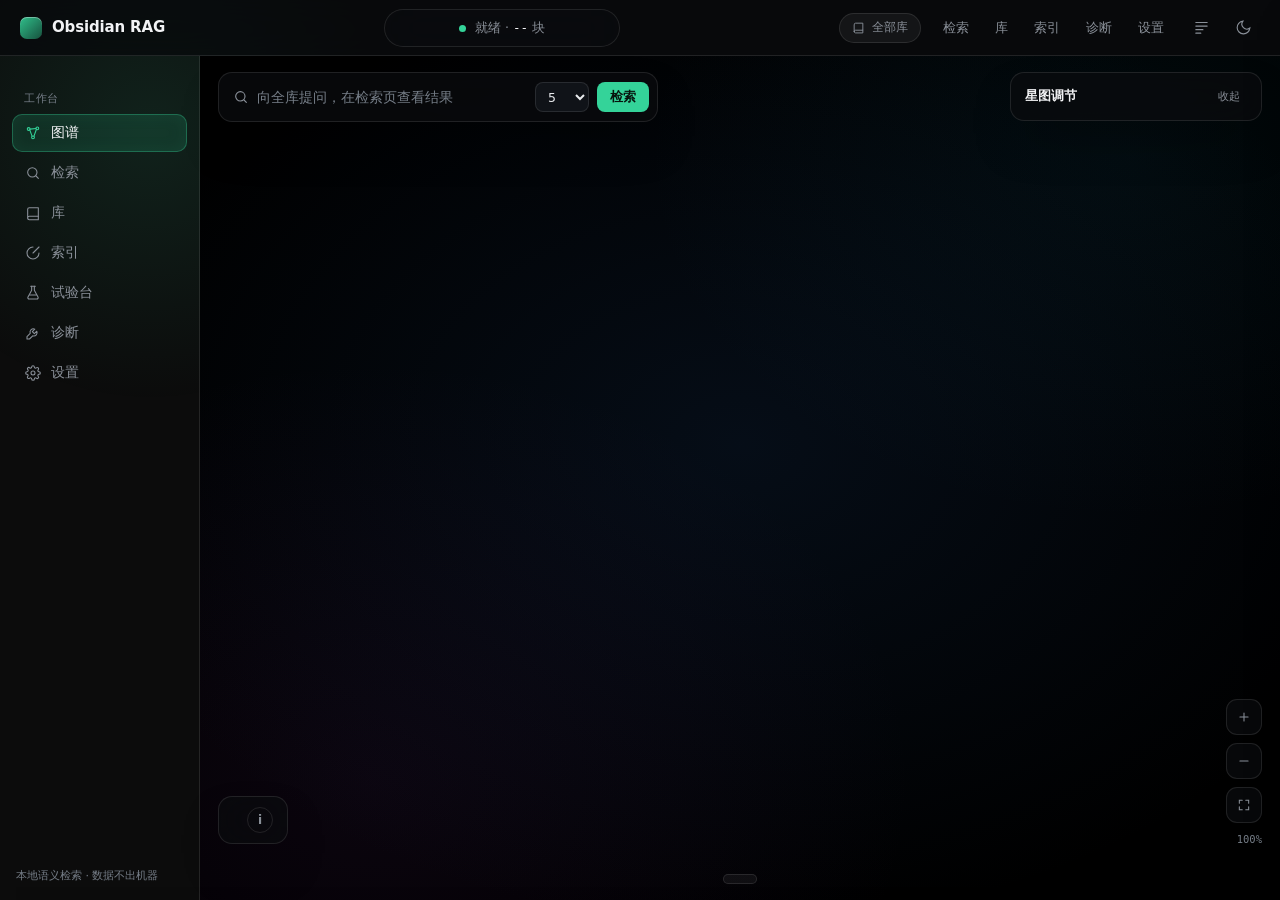
==== commit a3f60222: "feat: 总览星图、转换缓存看得见、表格公式切块、页库提速与扫描件合批（BC-18/19/07/11/20） 几个会话在同一工作区里做完的几批活，操作者要求一次提交、不拆分： - 总览星图（BC-1" ====
--- a/plugins/official-gui-shell/official_gui_shell/assets/index.html
+++ b/plugins/official-gui-shell/official_gui_shell/assets/index.html
@@ -5,6 +5,7 @@
 <meta name="viewport" content="width=device-width, initial-scale=1.0">
 <title>Obsidian RAG</title>
 <link rel="stylesheet" href="app.css">
+<script type="importmap">{"imports":{"three":"./vendor/three/three.module.min.js"}}</script>
 </head>
 <body>
 <div class="orb orb-a"></div>
@@ -90,78 +91,41 @@
 <!-- ============ 主体 ============ -->
 <main class="main"><div class="wrap">
 
-  <!-- ===== 图谱（默认视图，全库常驻） ===== -->
-  <section class="view on" id="view-graph" aria-label="全库知识图谱">
-    <div class="g-stage" id="gStage">
-      <div class="g-world" id="gWorld">
-        <div class="g-dots"></div>
-        <svg class="g-edges" aria-hidden="true">
-          <defs id="gDefs"></defs>
-          <g id="gBoundsG"></g>
-          <g id="gOwnG"></g><g id="gSemG"></g><g id="gBilatG"></g><g id="gRedgeG"></g><g id="gOrbitG"></g><g id="gRippleG"></g>
-        </svg>
-        <div class="g-nodes" id="gNodes"></div>
-        <div id="gTags"></div>
-      </div>
-    </div>
-
-    <!-- 搜索岛 -->
+  <!-- ===== 图谱：总览星图（默认视图；BC-18，渲染在 starmap/starmap.js，只在看得见时占用显卡） ===== -->
+  <section class="view on" id="view-graph" aria-label="总览星图">
+    <div class="sm-stage" id="smStage"><div class="sm-labels" id="smLabels"></div></div>
+    <div class="sm-empty" id="smEmpty" role="status" aria-live="polite"><b id="smEmptyTitle">正在读取总览…</b><span id="smEmptyText"></span></div>
+
+    <!-- 搜索岛：提交后跳到检索页显示结果（星图里的"从问题扩散"留到检索重构） -->
     <div class="g-dock">
       <div class="g-island">
         <span class="g-dock-ico" aria-hidden="true"><svg viewBox="0 0 24 24" fill="none" stroke="currentColor" stroke-width="1.7" stroke-linecap="round"><circle cx="11" cy="11" r="7"/><path d="m20 20-3.5-3.5"/></svg></span>
-        <input class="g-input" id="gq" type="text" placeholder="向全库提问，结果从问题节点荡开" aria-label="图谱语义检索">
+        <input class="g-input" id="gq" type="text" placeholder="向全库提问，在检索页查看结果" aria-label="检索">
         <select id="gTopk" aria-label="返回条数"><option>3</option><option selected>5</option><option>8</option><option>10</option><option>15</option></select>
         <button class="btn btn-primary btn-sm" id="gGo">检索</button>
       </div>
-      <div class="g-hints" id="gHints"></div>
-    </div>
-
-    <!-- 图层面板 -->
-    <div class="g-panel" aria-label="图层">
-      <div class="gp-head"><b class="grotesk">图层</b><span class="gp-sum mono" id="gpSum">加载中</span></div>
-      <div class="gp-cap">边</div>
-      <div class="gp-row"><span>显式双链</span><label class="switch"><input type="checkbox" id="lyBilat" checked><i></i></label></div>
-      <div class="gp-row" style="flex-wrap:wrap">
-        <div class="gp-rowline"><span>语义相似边</span><label class="switch"><input type="checkbox" id="lySem"><i></i></label></div>
-        <div class="gp-slider" style="width:100%"><input type="range" id="semTh" min="0.50" max="0.85" step="0.01" value="0.62" aria-label="语义边相似度阈值"><span class="mono" id="semThVal">0.62</span></div>
-        <div class="gp-hint" id="semCount">开启后需加载嵌入模型</div>
-      </div>
-      <div class="gp-row"><span>归属边</span><label class="switch"><input type="checkbox" id="lyOwn" checked><i></i></label></div>
-      <div class="gp-cap">节点</div>
-      <div class="gp-row"><span>WEMM 页节点</span><label class="switch"><input type="checkbox" id="lyPage"><i></i></label></div>
-      <div class="gp-row"><span>PDF→MD 缓存</span><label class="switch"><input type="checkbox" id="lyCache" checked><i></i></label></div>
-      <div class="gp-row"><span>PDF 原件</span><label class="switch"><input type="checkbox" id="lyPdf" checked><i></i></label></div>
-      <div class="gp-cap">显示</div>
-      <div class="gp-row"><span>着色</span><div class="g-seg" id="gColorSeg" role="group" aria-label="着色模式"><button type="button" data-cm="lib" class="on">按库</button><button type="button" data-cm="state">按生效</button><button type="button" data-cm="mono">单色</button></div></div>
-      <div class="gp-row"><span>库边界</span><label class="switch"><input type="checkbox" id="lyBounds" checked><i></i></label></div>
-    </div>
-
-    <!-- 图例 + 说明 -->
+    </div>
+
+    <!-- 调节面板 -->
+    <div class="g-panel sm-panel" id="smPanel" aria-label="星图调节">
+      <div class="gp-head"><b class="grotesk">星图调节</b><button type="button" class="sm-fold" id="smFold" aria-expanded="true" aria-label="收起调节面板">收起</button></div>
+      <div class="sm-panel-body" id="smPanelBody"></div>
+    </div>
+
+    <!-- 图例：内容分组 -->
     <div class="g-legend">
-      <span class="gl-item"><i class="g-mark shape-md"></i><span>md 笔记</span></span>
-      <span class="gl-item"><i class="g-mark shape-pdf"></i><span>PDF 原件</span></span>
-      <span class="gl-item"><i class="g-mark shape-cache"></i><span>PDF→MD 缓存</span></span>
-      <span class="gl-item"><i class="g-mark shape-page"></i><span>WEMM 页节点</span></span>
-      <span class="gl-libs" id="gLegendLibs"></span>
-      <span class="gl-libs" id="gLegendState" style="display:none">
-        <span class="gl-lib"><i style="background:#34D399"></i><span>全链路生效</span></span>
-        <span class="gl-lib"><i style="background:#7DB8FF"></i><span>缺 WEMM</span></span>
-        <span class="gl-lib"><i style="background:transparent;border:1px dashed var(--sec)"></i><span>未识别</span></span>
-        <span class="gl-lib"><i style="background:#F87171"></i><span>失败</span></span>
-      </span>
-      <span class="gl-libs" id="gLegendMono" style="display:none">
-        <span class="gl-lib"><i style="background:var(--s4);border:1px solid var(--hair-strong)"></i><span>单色</span></span>
-      </span>
-      <button class="g-info-btn" id="gInfoBtn" aria-label="图谱力学说明" aria-expanded="false">i</button>
+      <span class="gl-libs sm-groups" id="smGroups"></span>
+      <button class="g-info-btn" id="gInfoBtn" aria-label="星图说明" aria-expanded="false">i</button>
     </div>
 
     <div class="g-physics" id="gPhysics">
-      <h4>图谱力学</h4>
-      <div class="gf-item"><b>语义引力</b><span>节点按主题向量聚落，相似笔记互相吸引，不画线也受力。</span></div>
-      <div class="gf-item"><b>库锚点</b><span>每个库有一个空间锚点，同库聚成一落；跨库强相似形成「桥」。</span></div>
-      <div class="gf-item"><b>短程斥力</b><span>靠得太近的节点互相推开，维持可读间距。</span></div>
-      <div class="gf-item"><b>边弹簧</b><span>显式双链与归属边像弹簧，把相连节点拉向固定距离。</span></div>
-      <div class="gf-note">语义边图层来自嵌入模型实时计算，首次开启需加载模型（约 30-60 秒），阈值滑杆控制画线门槛。</div>
+      <h4>星图怎么看</h4>
+      <div class="gf-item"><b>光管</b><span>每个库是一根绕中心转的光管；资料越多，轨道越靠外。</span></div>
+      <div class="gf-item"><b>顺序</b><span>沿着光管挨在一起的文件，内容也相近。</span></div>
+      <div class="gf-item"><b>鼓起</b><span>内容相近的文件挤得越紧，那一段点越密，光管就略微鼓起、更亮。</span></div>
+      <div class="gf-item"><b>颜色</b><span>同一类内容同一种颜色，跨库也一样；相邻两类在交界处互相渗透。</span></div>
+      <div class="gf-item"><b>亮暗</b><span>大点是文件，小点是它的块和页；暗的是还没索引、排队识别或失败的文件。</span></div>
+      <div class="gf-note">只在这个页面打开时占用显卡；切到别的页面或窗口最小化一会儿，就把显卡资源全部交还。</div>
     </div>
 
     <!-- 缩放 dock -->
@@ -309,6 +273,7 @@
       </div>
       <div class="idx-meta">
         <span class="mono" id="idxSys">显存 -- · CPU --</span>
+        <button class="btn btn-sm" id="btnReleaseGpu" title="立即卸载检索/视觉导航/本机OCR占用的显存模型；子进程与设置不受影响，下次用到时会透明地重新加载">释放显存</button>
       </div>
       <div class="idx-ops">
         <button class="btn btn-danger" id="btnStopIdx" disabled>停止本轮索引</button>
@@ -358,8 +323,23 @@
   <section class="view" id="view-diag">
     <div class="page-head">
       <h1>诊断</h1>
-      <p>失败溯源、页级视觉导航服务状态、近似去重与备份演练</p>
-    </div>
+      <p>转换缓存、失败溯源、页级视觉导航服务状态、近似去重与备份演练</p>
+    </div>
+
+    <div class="shell sec" id="ccSec"><div class="core tbl-shell"><div class="tbl-core">
+      <div class="sec-head" style="padding:14px 16px 0;margin-bottom:0"><h2>转换缓存</h2>
+        <div class="cc-tools">
+          <label class="cc-only"><input type="checkbox" id="ccOnly"> 只看缺的</label>
+          <select id="ccLib" aria-label="选择库"></select>
+          <button class="btn btn-sm" id="ccOpenDir">打开缓存文件夹</button>
+        </div>
+      </div>
+      <div class="cc-sum" id="ccSum">PDF、Word 转成文字了没有、页库建了没有、存在哪、多大</div>
+      <table style="margin-top:6px">
+        <thead><tr><th style="width:44%">文件</th><th>转文字</th><th style="width:26%">页库</th></tr></thead>
+        <tbody id="ccBody"></tbody>
+      </table>
+    </div></div></div>
 
     <div class="shell sec"><div class="core tbl-shell"><div class="tbl-core">
       <div class="sec-head" style="padding:14px 16px 0;margin-bottom:0"><h2>失败明细</h2>
@@ -381,13 +361,7 @@
         <button class="btn btn-sm" id="wemmProbeBtn">探测服务</button>
       </div>
       <div class="wemm-probe-out" id="wemmProbeOut"></div>
-      <div class="sec-head" style="padding:8px 18px 4px"><h5 class="wemm-sub">页库明细</h5>
-        <select id="wemmLibSel" aria-label="选择库"></select>
-      </div>
-      <div class="tbl-core"><table>
-        <thead><tr><th style="width:56%">文件</th><th>页数</th><th style="width:26%">状态</th></tr></thead>
-        <tbody id="wemmBody"></tbody>
-      </table></div>
+      <div class="cc-moved">每份 PDF 的页库明细已并入上方「转换缓存」清单。</div>
     </div></div>
 
     <div class="shell sec"><div class="core">
@@ -432,8 +406,8 @@
 
 </div></main>
 
-<!-- ============ 图谱 Inspector（380px 玻璃） ============ -->
-<aside class="read g-ins" id="gIns" aria-label="节点详情">
+<!-- ============ 图谱文件详情（380px 玻璃） ============ -->
+<aside class="read g-ins" id="gIns" aria-label="文件详情">
   <div class="read-head">
     <div class="read-head-top">
       <div style="flex:1;min-width:0">
@@ -664,5 +638,6 @@
 
 <script src="mock.js"></script>
 <script src="app.js"></script>
+<script type="module" src="starmap/starmap.js"></script>
 </body>
 </html>
--- a/plugins/official-gui-shell/official_gui_shell/assets/app.css
+++ b/plugins/official-gui-shell/official_gui_shell/assets/app.css
@@ -758,81 +758,33 @@
   position:fixed;left:var(--sb-w);top:var(--nav-h);right:0;bottom:0;z-index:5;margin:0;
 }
 #view-graph.on{display:block;animation:none}
-.g-stage{position:absolute;inset:0;overflow:hidden;touch-action:none}
-.g-world{position:absolute;left:0;top:0;width:100%;height:100%;transform-origin:0 0}
-/* 注：此处刻意不用 will-change:transform——它会把整个 world（含 12000px SVG 画布）
-   锁成巨型常驻合成层：旧光栅在放大后不清（字越放越糊）+ 常驻吃显存。
-   静止态让 Chromium 正常重绘即清晰；动画帧需要时浏览器会自动提升。 */
-.g-dots{
-  position:absolute;left:-6000px;top:-6000px;width:12000px;height:12000px;
-  background-image:radial-gradient(circle,var(--g-dot) 1px,transparent 1.2px);
-  background-size:30px 30px;pointer-events:none;
-}
-.g-edges{position:absolute;left:-6000px;top:-6000px;width:12000px;height:12000px;overflow:visible;pointer-events:none}
-.g-nodes{position:absolute;left:0;top:0}
-.ge{fill:none;stroke:var(--g-edge);stroke-width:1.3;opacity:.6;transition:opacity .35s var(--ease)}
-.ge.dim{opacity:.05}
-.gs{fill:none;stroke:var(--g-sem);stroke-width:0.9;transition:opacity .35s var(--ease)}
-.gs.dim{opacity:.03}
-.go{fill:none;stroke:var(--g-own);stroke-width:1;stroke-dasharray:2 5;opacity:.62;transition:opacity .35s var(--ease)}
-.go.dim{opacity:.05}
-.gr{fill:none;stroke:var(--accent);stroke-linecap:round;opacity:0;transition:opacity .5s var(--ease)}
-.gr.on{opacity:.85}
-.gr-c{fill:none;stroke:var(--accent)}
-.g-node{position:absolute;left:0;top:0;user-select:none;-webkit-user-select:none}
-/* 注：几百个节点各一个常驻合成层是显存大头（每个带阴影/文字光栅），故不用
-   will-change；拖拽/动画中的节点浏览器会自动提升，用完即回收。 */
-.g-card{
-  position:relative;
-  display:flex;align-items:center;gap:7px;transform:translate(-50%,-50%);
-  background:var(--core-2);border:1px solid var(--hair);border-radius:10px;padding:6px 11px;
-  white-space:nowrap;cursor:grab;
-  box-shadow:0 3px 10px rgba(0,0,0,0.35);
-  transition:box-shadow .3s var(--ease),opacity .4s var(--ease),border-color .3s var(--ease);
-}
-[data-theme="light"] .g-card{box-shadow:0 4px 14px rgba(20,26,36,0.10)}
-.g-node:active .g-card{cursor:grabbing}
-.g-node.dragging .g-card{box-shadow:0 14px 34px rgba(0,0,0,0.5)}
+/* 星图舞台（BC-18）：深空底色——亮色主题下也保持深色，星空画在白底上没有意义。
+   画布本身是透明的，光点按"加色"叠在这层渐变上。 */
+.sm-stage{
+  position:absolute;inset:0;overflow:hidden;touch-action:none;
+  background:
+    radial-gradient(1100px 780px at 50% 46%,rgba(28,66,116,.20),transparent 62%),
+    radial-gradient(900px 700px at 16% 86%,rgba(92,40,120,.12),transparent 60%),
+    radial-gradient(800px 600px at 86% 12%,rgba(18,88,110,.12),transparent 60%),
+    #000;
+}
+.sm-canvas{position:absolute;left:0;top:0;display:block;outline:none}
+/* 库名是网页文字（不做成贴图，零显存）；刻意不用 will-change，理由同旧图谱：常驻合成层吃显存 */
+.sm-labels{position:absolute;inset:0;pointer-events:none;overflow:hidden}
+.sm-label{
+  position:absolute;left:0;top:0;white-space:nowrap;font-size:12.5px;font-weight:600;color:#eaf6ff;
+  text-shadow:0 0 10px var(--c),0 0 3px var(--c);
+}
+.sm-empty{
+  position:absolute;left:50%;top:44%;transform:translate(-50%,-50%);z-index:15;display:none;
+  flex-direction:column;align-items:center;gap:8px;text-align:center;max-width:420px;padding:18px 24px;border-radius:14px;
+  background:var(--glass);backdrop-filter:blur(20px);-webkit-backdrop-filter:blur(20px);
+  border:1px solid var(--hair);box-shadow:var(--shadow-float);
+}
+.sm-empty.show{display:flex}
+.sm-empty b{font-size:14px;color:var(--text)}
+.sm-empty span{font-size:12px;color:var(--sec);line-height:1.7}
 .g-mark{width:11px;height:11px;flex:none;background:var(--s4);border:1px solid var(--hair-strong);position:relative}
-.t-md .g-mark,.t-txt .g-mark,.t-docx .g-mark{border-radius:3.5px}
-.t-pdf .g-mark{clip-path:polygon(0 0,56% 0,100% 44%,100% 100%,0 100%)}
-.t-pdf .g-mark::after{content:"";position:absolute;inset:0;background:rgba(5,5,5,0.38);clip-path:polygon(56% 0,100% 44%,56% 44%)}
-.t-cache .g-mark{width:12px;height:12px;clip-path:polygon(50% 0,100% 50%,50% 100%,0 50%);border:none}
-.t-page .g-card{background:transparent;border-color:transparent;box-shadow:none;padding:3px 8px;border-radius:99px}
-.t-page .g-mark{width:7px;height:7px;border-radius:50%}
-.t-page .g-label{font-family:var(--font-mono);font-size:10px;color:var(--sec)}
-.t-page:hover .g-card{background:var(--core-2);border-color:var(--hair)}
-.g-label{font-size:12px;font-weight:500;color:var(--body)}
-.g-node.big .g-label{font-size:13px;font-weight:700;color:var(--text)}
-body.g-mono .g-node .g-mark{background:var(--s4) !important;border-color:var(--hair-strong) !important}
-.g-node.dim{opacity:.45}
-.g-node.lit .g-card{border-color:var(--accent);box-shadow:0 0 0 1.5px var(--accent-line),0 8px 26px rgba(52,211,153,0.14)}
-/* 标签密度：缩小时或节点多时只留 hub/命中/选中/悬停的标签，其余全藏（治"字堆字"） */
-.g-stage.labels-min .g-label{display:none}
-.g-stage.labels-min .g-node.big .g-label,
-.g-stage.labels-min .g-node.lit .g-label,
-.g-stage.labels-min .g-node.sel .g-label,
-.g-stage.labels-min .g-node:hover .g-label{display:inline}
-/* 超量节点性能模式：去卡片阴影（阴影是每帧重绘的 GPU 开销大头） */
-.g-stage.perf .g-card{box-shadow:none}
-.g-stage.perf .g-node.lit .g-card{box-shadow:0 0 0 1.5px var(--accent-line)}
-.g-stage.perf .g-node.sel .g-card{box-shadow:0 0 0 2px var(--accent)}
-.g-node.sel .g-card{border-color:var(--accent);box-shadow:0 0 0 2px var(--accent)}
-.g-conf{
-  position:absolute;left:50%;top:100%;transform:translate(-50%,4px);
-  font-family:var(--font-mono);font-size:10px;color:var(--accent);
-  opacity:0;transition:opacity .4s var(--ease);
-}
-.g-node.lit .g-conf{opacity:1}
-@keyframes gflash{0%,100%{box-shadow:0 8px 22px rgba(0,0,0,0.38)}45%{box-shadow:0 0 0 4px var(--accent-line),0 8px 26px rgba(52,211,153,0.2)}}
-.g-node.flash .g-card{animation:gflash .55s var(--ease) 2}
-.g-node.qnode{z-index:5}
-.g-card .q-x{flex:none;width:16px;height:16px;display:flex;align-items:center;justify-content:center;border-radius:50%;font-size:12px;line-height:1;cursor:pointer;opacity:.55;transition:opacity .15s var(--ease),background .15s var(--ease)}
-.g-card .q-x:hover{opacity:1;background:rgba(127,127,127,.18)}
-.g-node.qnode .g-card{background:var(--q-bg);border-color:transparent;border-radius:999px;padding:9px 18px;box-shadow:0 18px 44px rgba(0,0,0,0.5);max-width:420px}
-.g-node.qnode .g-label{color:var(--q-ink);font-weight:500;font-size:13px;min-width:0;overflow:hidden;text-overflow:ellipsis}
-.g-node.qnode .g-mark{display:none}
-.g-node.qnode .q-x{color:var(--q-ink)}
 
 /* 搜索岛 */
 .g-dock{position:absolute;top:16px;left:18px;z-index:20;width:440px;max-width:calc(100% - 36px)}
@@ -847,14 +799,6 @@
 .g-dock-ico svg{width:100%;height:100%}
 .g-input{flex:1;min-width:0;height:34px;background:transparent;border:none;outline:none;font-size:13.5px;color:var(--text)}
 .g-input::placeholder{color:var(--ph)}
-.g-hints{display:flex;gap:8px;margin-top:10px;flex-wrap:wrap;padding-left:2px}
-.g-chip{
-  font-size:11.5px;color:var(--sec);padding:4.5px 13px;border-radius:999px;
-  background:var(--glass);backdrop-filter:blur(10px);-webkit-backdrop-filter:blur(10px);
-  border:1px solid var(--hair);
-  transition:color .2s var(--ease),border-color .2s var(--ease);
-}
-.g-chip:hover{color:var(--text);border-color:var(--accent-line)}
 
 /* 图层面板 */
 .g-panel{
@@ -865,15 +809,23 @@
 }
 .gp-head{display:flex;align-items:baseline;justify-content:space-between;margin-bottom:4px}
 .gp-head b{font-size:13px;font-weight:700;color:var(--text)}
-.gp-sum{font-size:10px;color:var(--ph)}
 .gp-cap{font-size:10px;color:var(--ph);letter-spacing:0.08em;margin:9px 0 3px}
-.gp-row{display:flex;align-items:center;justify-content:space-between;gap:10px;padding:4.5px 0;font-size:12.5px;color:var(--body);flex-wrap:wrap}
-.gp-rowline{display:flex;align-items:center;justify-content:space-between;gap:10px;flex:1}
-.gp-slider{display:flex;align-items:center;gap:8px;padding:2px 0 0}
-.gp-slider input[type="range"]{flex:1;height:14px}
-.gp-slider .mono{font-size:10.5px;color:var(--accent);min-width:30px;text-align:right}
-.gp-hint{font-size:10px;color:var(--ph);padding-top:1px;width:100%}
-.g-panel .switch{transform:scale(0.9);transform-origin:right center}
+.sm-panel{width:252px;max-height:calc(100% - 150px);display:flex;flex-direction:column}
+.sm-panel-body{overflow-y:auto;min-height:0;margin-right:-8px;padding-right:8px}
+.sm-panel.folded .sm-panel-body{display:none}
+.sm-panel.folded .gp-head{margin-bottom:0}
+.sm-fold{font-size:11px;color:var(--sec);padding:2px 7px;border-radius:6px}
+.sm-fold:hover{color:var(--text);background:var(--s2)}
+.sm-sl{padding:3px 0}
+.sm-sl-top{display:flex;justify-content:space-between;gap:8px;font-size:12px;color:var(--body)}
+.sm-sl-top .mono{font-size:10.5px;color:var(--accent)}
+.sm-sl input[type="range"]{width:100%;height:14px;margin-top:2px}
+.sm-chk{display:flex;align-items:center;gap:7px;font-size:12px;color:var(--body);padding:3px 0;cursor:pointer}
+.sm-orbits table{width:100%;border-collapse:collapse;font-size:10.5px;color:var(--sec);margin:5px 0 2px;font-variant-numeric:tabular-nums}
+.sm-orbits td{padding:1px 0 1px 6px;text-align:right;white-space:nowrap}
+.sm-orbits td:first-child{padding-left:0;text-align:left;max-width:86px;overflow:hidden;text-overflow:ellipsis}
+.sm-orbits i{display:inline-block;width:7px;height:7px;border-radius:50%;margin-right:5px}
+.sm-reset{margin-top:8px;display:flex;justify-content:flex-end}
 
 /* 图例 */
 .g-legend{
@@ -882,15 +834,11 @@
   border:1px solid var(--hair);border-radius:14px;box-shadow:var(--shadow-float);
   padding:10px 14px;display:flex;align-items:center;gap:14px;flex-wrap:wrap;max-width:calc(100% - 36px);
 }
-.gl-item{display:flex;align-items:center;gap:7px;font-size:11.5px;color:var(--sec)}
-.gl-item i.g-mark{width:10px;height:10px;display:inline-block}
-.gl-item .shape-md{border-radius:3px}
-.gl-item .shape-pdf{clip-path:polygon(0 0,56% 0,100% 44%,100% 100%,0 100%);border:1px solid var(--hair-strong)}
-.gl-item .shape-cache{width:11px;height:11px;clip-path:polygon(50% 0,100% 50%,50% 100%,0 50%);border:none;background:var(--s4)}
-.gl-item .shape-page{width:7px;height:7px;border-radius:50%;background:var(--s4);border:none}
 .gl-libs{display:flex;align-items:center;gap:10px;padding-left:14px;border-left:1px solid var(--hair);flex-wrap:wrap}
 .gl-lib{display:flex;align-items:center;gap:5px;font-size:11px;color:var(--sec)}
 .gl-lib i{width:8px;height:8px;border-radius:50%;flex:none}
+.sm-groups{padding-left:0;border-left:none}
+.sm-sw{display:inline-block;width:8px;height:8px;border-radius:50%;margin-right:6px;vertical-align:middle}
 .g-info-btn{
   width:26px;height:26px;border-radius:50%;flex:none;
   border:1px solid var(--hair);color:var(--sec);font-size:12px;font-weight:700;
@@ -977,33 +925,6 @@
 .gi-link{font-size:11.5px;color:var(--accent);padding:0;border-bottom:1px dashed var(--accent-line)}
 .gi-link:hover{border-bottom-style:solid}
 
-/* 管线状态 */
-.g-node.st-nocache .g-card{border-style:dashed;background:transparent;box-shadow:none}
-.g-node.st-nocache .g-mark{background:transparent;border-style:dashed}
-.g-node.st-failed .g-card{border-color:rgba(248,113,113,0.55)}
-.g-node.st-failed .g-mark{background:#F87171;border-color:transparent}
-.g-node.st-failed .g-card::after{
-  content:"!";position:absolute;top:-6px;right:-6px;width:14px;height:14px;border-radius:50%;
-  background:var(--err);color:#2A0505;font-family:var(--font-mono);font-size:10px;font-weight:700;
-  display:flex;align-items:center;justify-content:center;
-}
-/* 着色分段控件 */
-.g-seg{display:flex;border:1px solid var(--hair);border-radius:9px;overflow:hidden;flex:none}
-.g-seg button{padding:3px 10px;font-size:11.5px;color:var(--sec);transition:background .2s var(--ease),color .2s var(--ease)}
-.g-seg button + button{border-left:1px solid var(--hair)}
-.g-seg button.on{background:var(--accent-dim);color:var(--text)}
-/* 轨道虚线环 */
-.g-orbit-ring{fill:none;stroke:var(--accent);stroke-dasharray:3 7}
-/* 库边界标签 */
-.g-libtag{
-  position:absolute;left:0;top:0;z-index:2;pointer-events:none;
-  display:flex;align-items:baseline;gap:8px;padding:5px 13px;border-radius:999px;
-  background:var(--glass);backdrop-filter:blur(14px);-webkit-backdrop-filter:blur(14px);
-  border:1px solid var(--hair);white-space:nowrap;
-  box-shadow:0 8px 22px rgba(0,0,0,0.30);
-}
-.g-libtag b{font-size:12px;font-weight:600;color:var(--text);letter-spacing:-0.01em}
-.g-libtag span{font-family:var(--font-mono);font-size:10px;color:var(--ph)}
 
 /* 响应式 */
 @media (max-width:1240px){
@@ -1020,8 +941,7 @@
   .island.run{width:min(432px,calc(100vw - 32px))}
   .read{width:min(400px,100vw)}
   .g-dock{width:360px}
-  .g-legend .gl-item span,.gl-lib span{display:none}
-  .gl-libs{padding-left:0;border-left:none}
+  .sm-groups .gl-lib span{display:none}
   .g-panel{width:206px}
   .read.g-ins{width:min(380px,100vw)}
   #scopePillTxt{display:none}
@@ -1151,3 +1071,38 @@
 .fd-sec{margin:8px 0 2px;font-size:11px;font-weight:700;letter-spacing:.04em;color:var(--sec);text-transform:none}
 .fd-why{color:var(--body)}
 .fd-fix{color:var(--sec)}
+
+/* ===== 转换缓存（BC-19）：库卡片那一行、诊断页清单、文件详情 ===== */
+.cc-line{display:flex;align-items:center;gap:12px;flex-wrap:wrap;width:100%;margin-top:10px;padding:7px 10px;border:1px solid var(--hair);border-radius:8px;background:var(--s1);font:inherit;font-size:12.5px;color:var(--sec);text-align:left;cursor:pointer}
+button.cc-line:hover{border-color:var(--hair-strong);background:var(--s2)}
+.cc-line.cc-alert{background:var(--warn-dim);border-color:rgba(251,191,36,0.35)}
+button.cc-line.cc-alert:hover{border-color:var(--warn)}
+.cc-alert .cc-go{color:var(--warn)}
+.cc-line b{color:var(--text);font-weight:600;font-variant-numeric:tabular-nums}
+.cc-part.cc-warn,.cc-part.cc-warn b{color:var(--warn)}
+.cc-warn,.gi-kv .v.cc-warn{color:var(--warn)}
+.cc-na{color:var(--ph)}
+.cc-size{color:var(--ph);font-variant-numeric:tabular-nums}
+.cc-go{margin-left:auto;color:var(--ph);font-size:11.5px}
+.cc-tools{display:flex;align-items:center;gap:8px;flex-wrap:wrap}
+.cc-only{display:flex;align-items:center;gap:5px;font-size:12px;color:var(--sec);cursor:pointer}
+.cc-sum{padding:8px 16px 0;font-size:12.5px;color:var(--sec);line-height:1.6}
+.cc-sum b{color:var(--text)}
+.cc-path{font-size:11px;color:var(--ph);word-break:break-all;line-height:1.5}
+.cc-row{cursor:pointer}
+.cc-row:hover td{background:var(--s1)}
+.cc-sub{font-size:11.5px;color:var(--ph)}
+.badge.cc-bad{background:var(--err-dim);color:var(--err)}
+.cc-d{padding:4px 2px}
+.cc-block{margin-bottom:12px}
+.cc-block h5{font-size:11px;font-weight:700;color:var(--sec);letter-spacing:.04em;margin-bottom:4px}
+.cc-acts{display:flex;align-items:center;gap:8px;flex-wrap:wrap;margin-top:8px}
+.cc-q{flex:1;min-width:160px;height:30px;padding:0 10px;border:1px solid var(--hair);border-radius:8px;background:var(--core-2);color:var(--body);font:inherit;font-size:12.5px}
+.cc-pg{width:64px;height:30px;padding:0 8px;border:1px solid var(--hair);border-radius:8px;background:var(--core-2);color:var(--body);font:inherit;font-size:12.5px}
+.cc-q:focus-visible,.cc-pg:focus-visible{outline:2px solid var(--accent);outline-offset:1px}
+.cc-note{font-size:11.5px;color:var(--ph);line-height:1.5;margin-top:6px}
+.cc-hits{margin-top:6px}
+.cc-thumb figure{margin:8px 0 0}
+.cc-thumb img{display:block;max-width:100%;max-height:420px;border:1px solid var(--hair);border-radius:6px;background:#fff}
+.cc-thumb figcaption{font-size:11px;color:var(--ph);margin-top:4px}
+.cc-moved{padding:4px 18px 14px;font-size:12px;color:var(--ph)}
